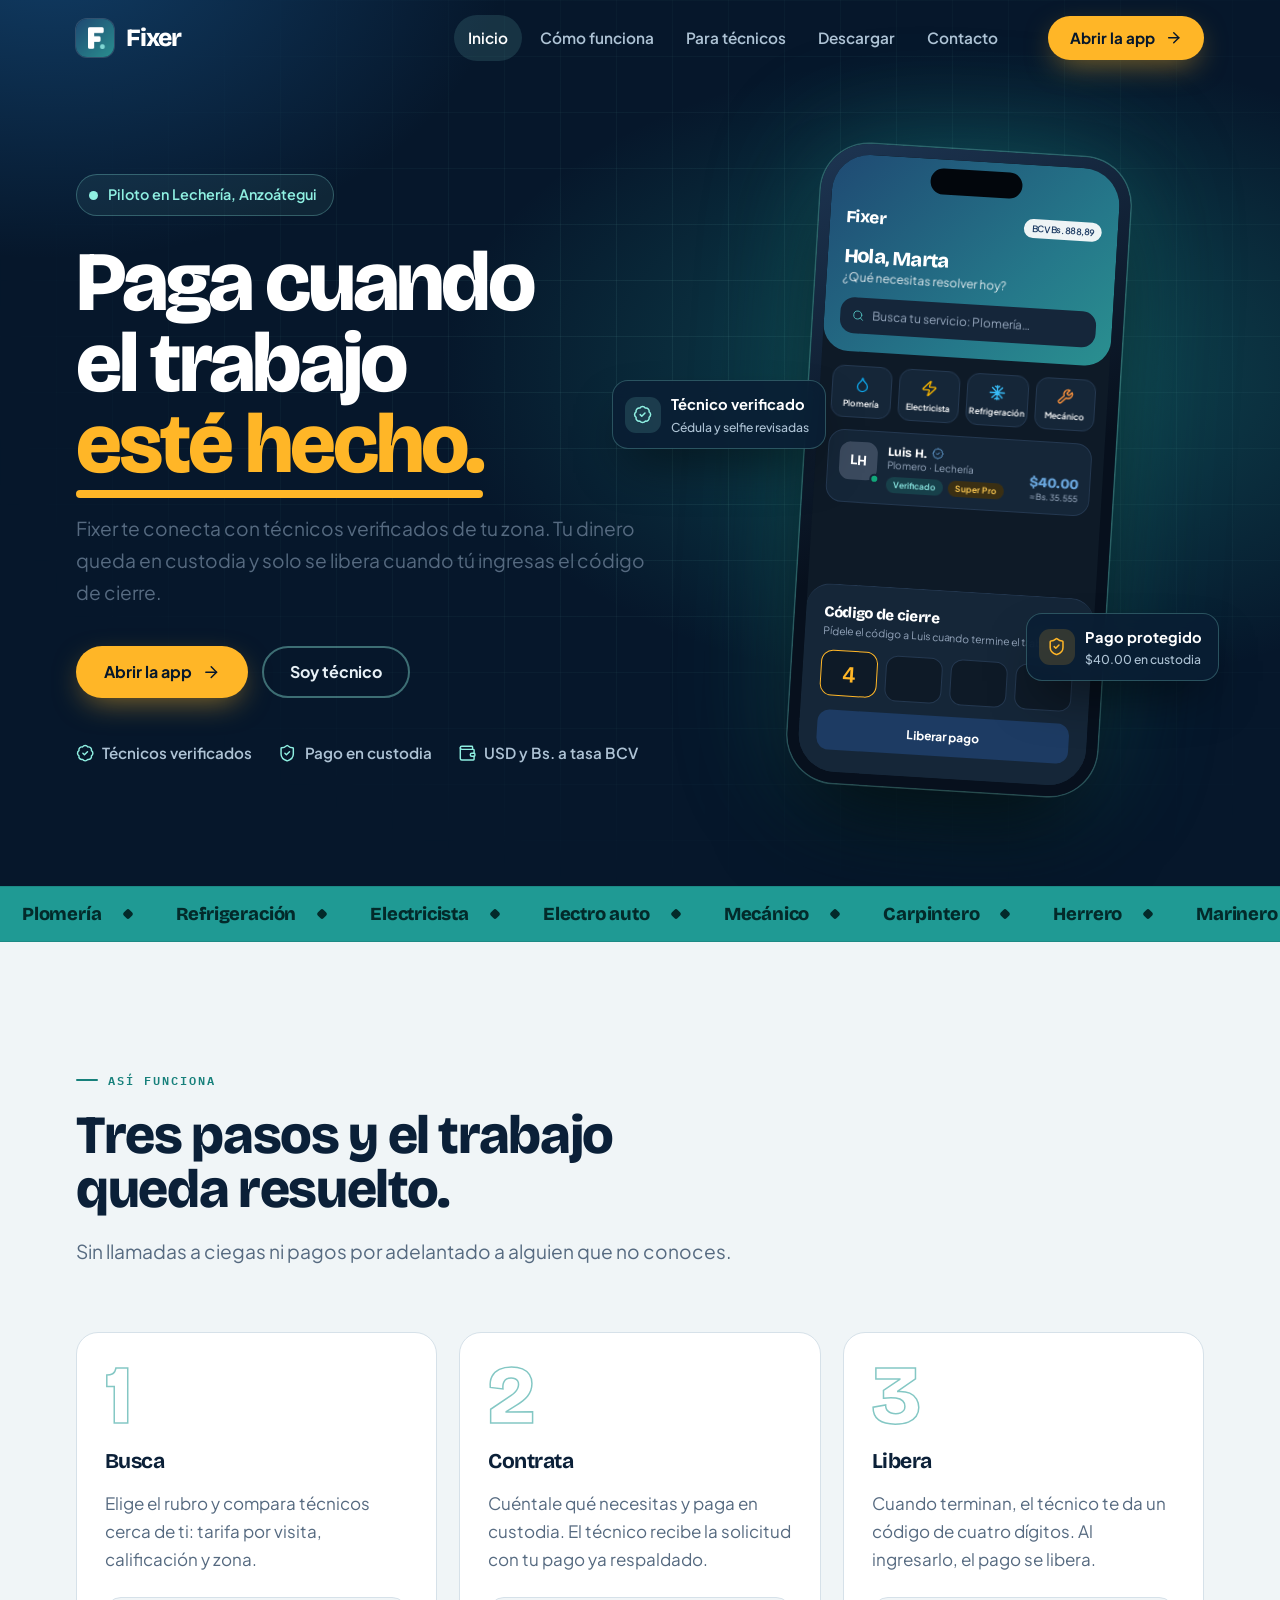
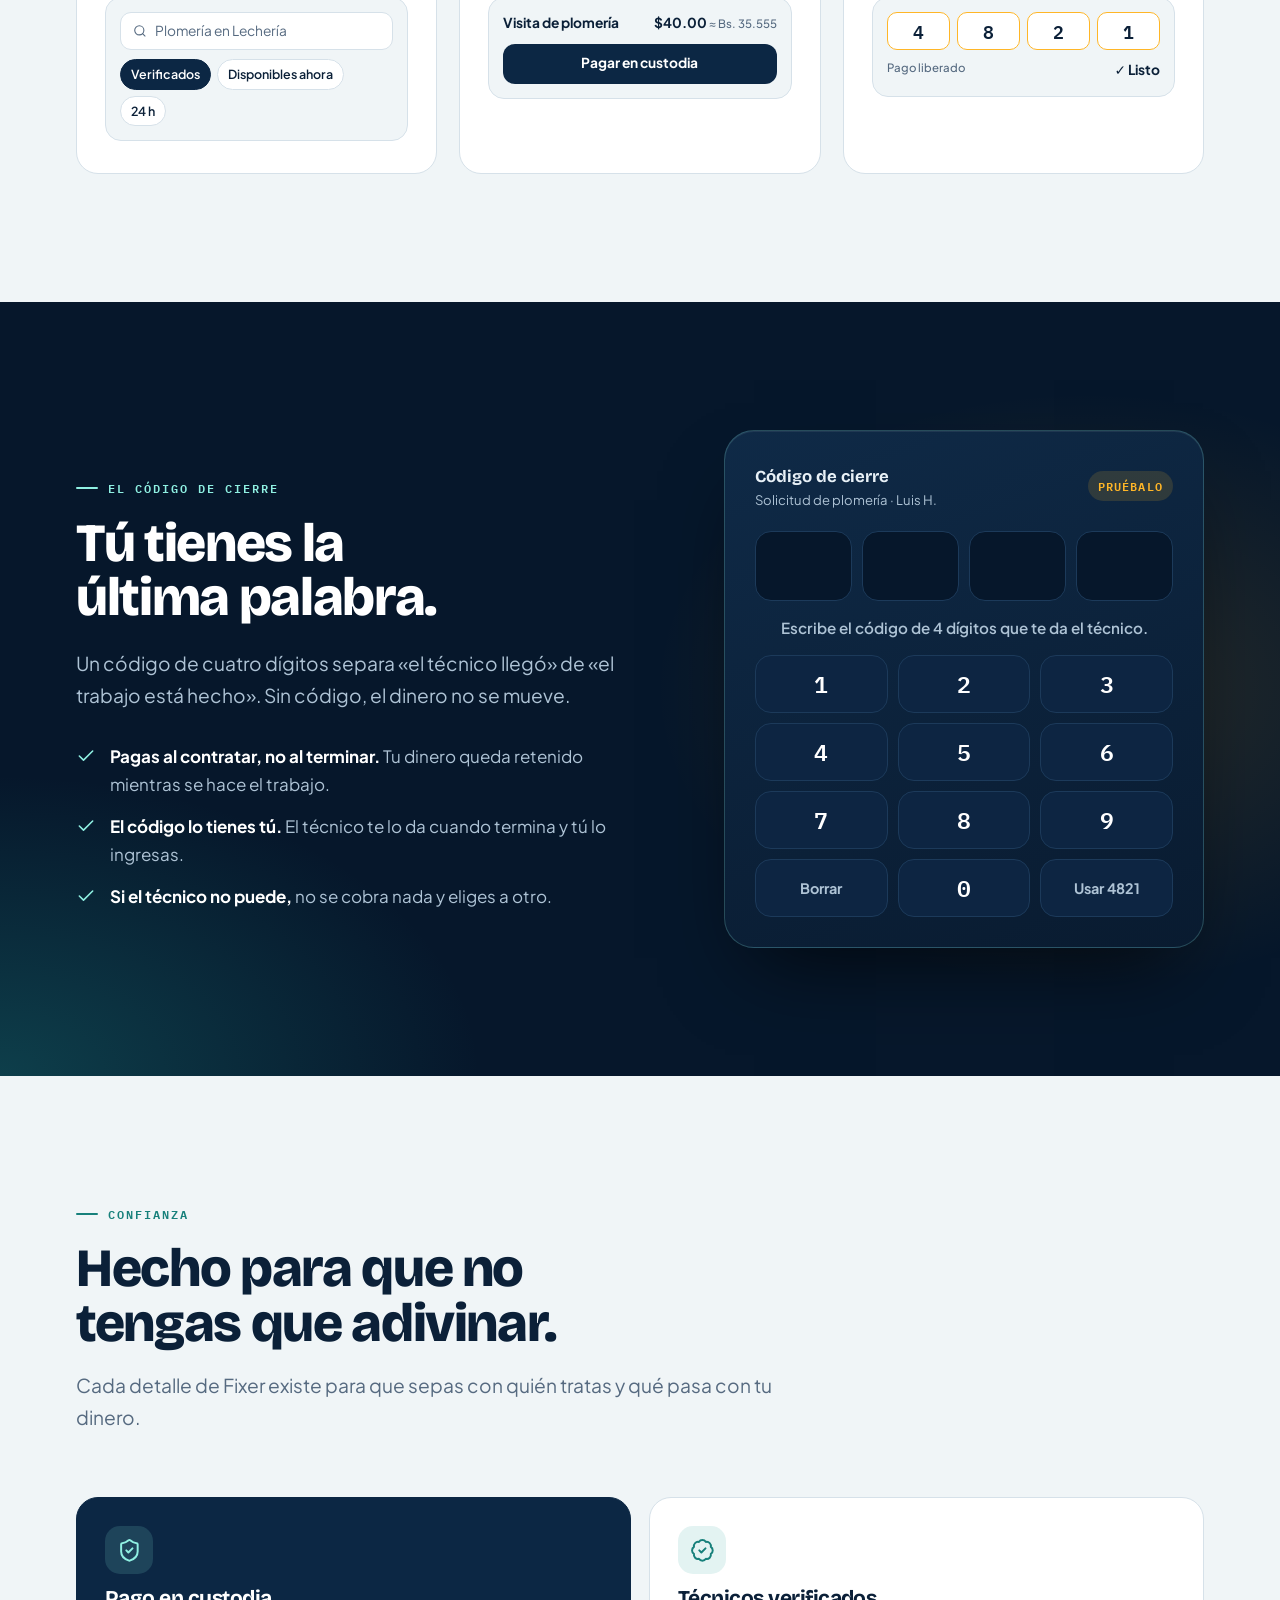
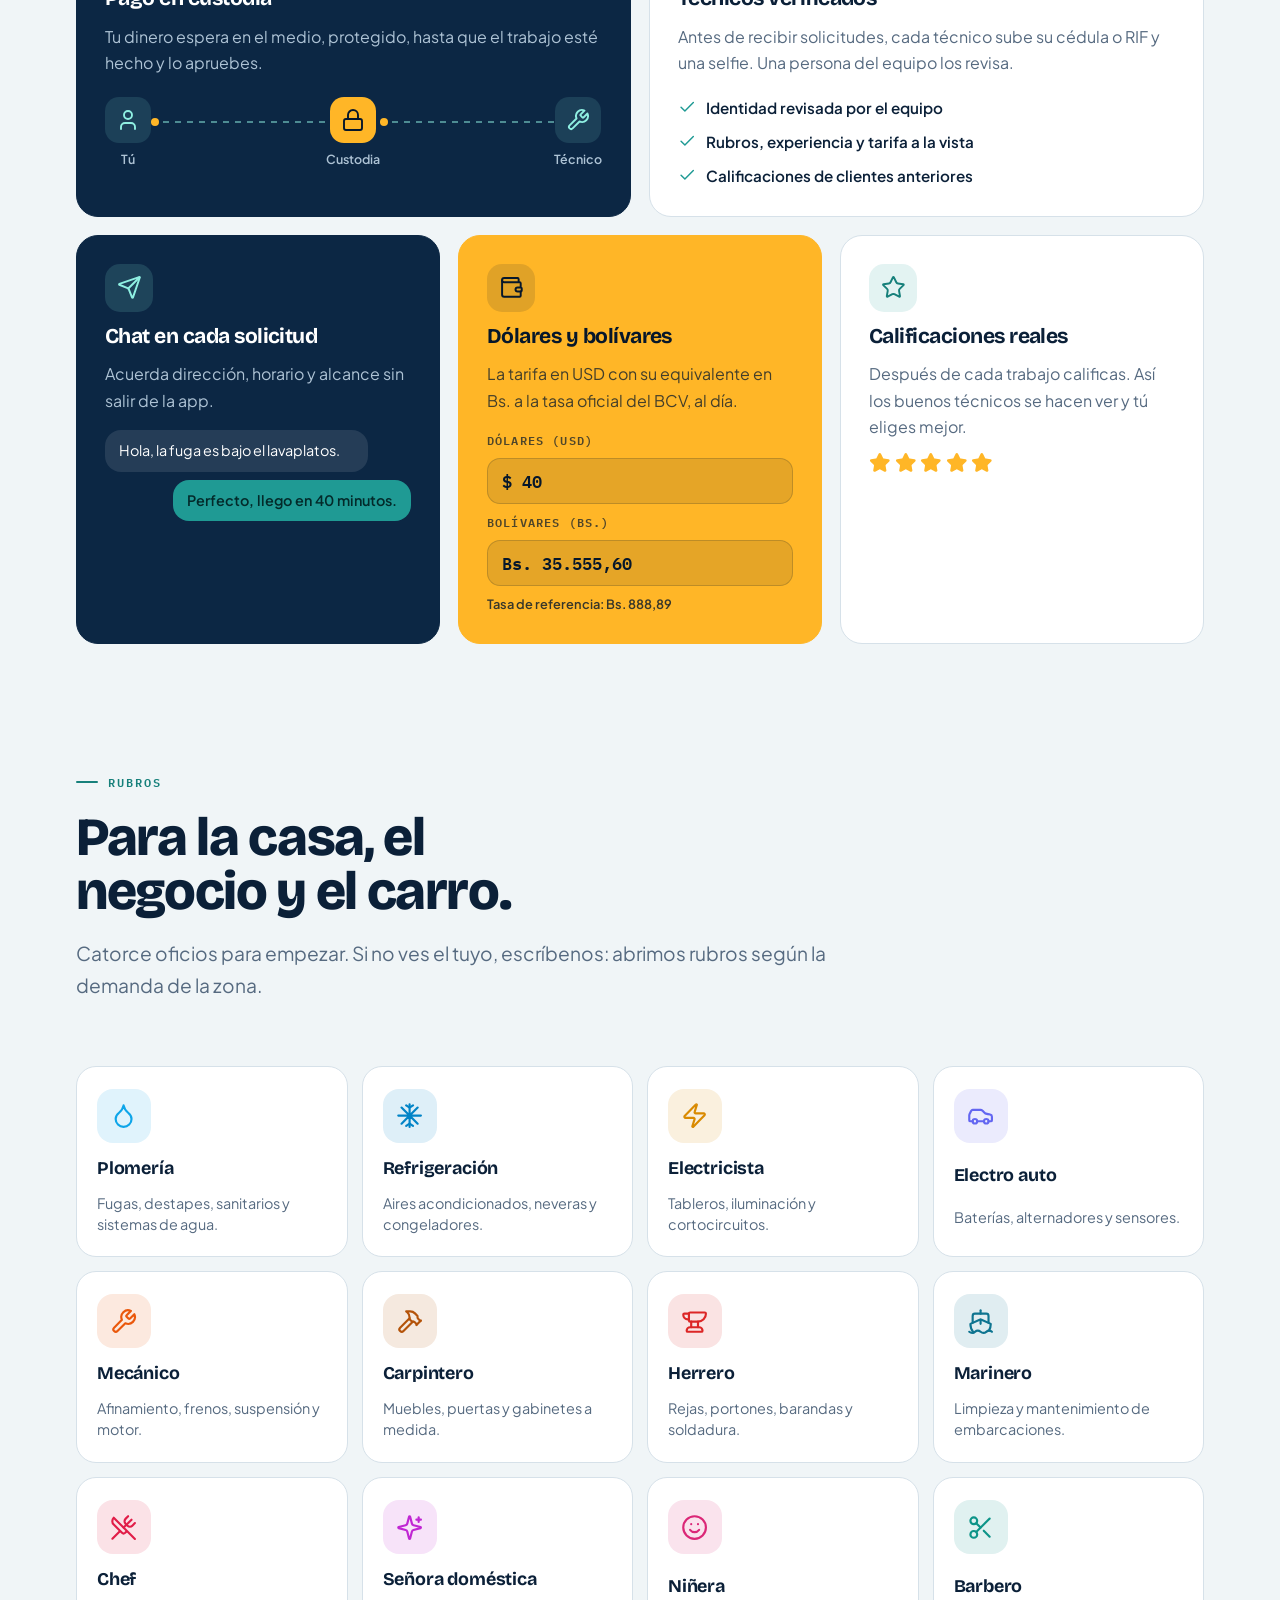
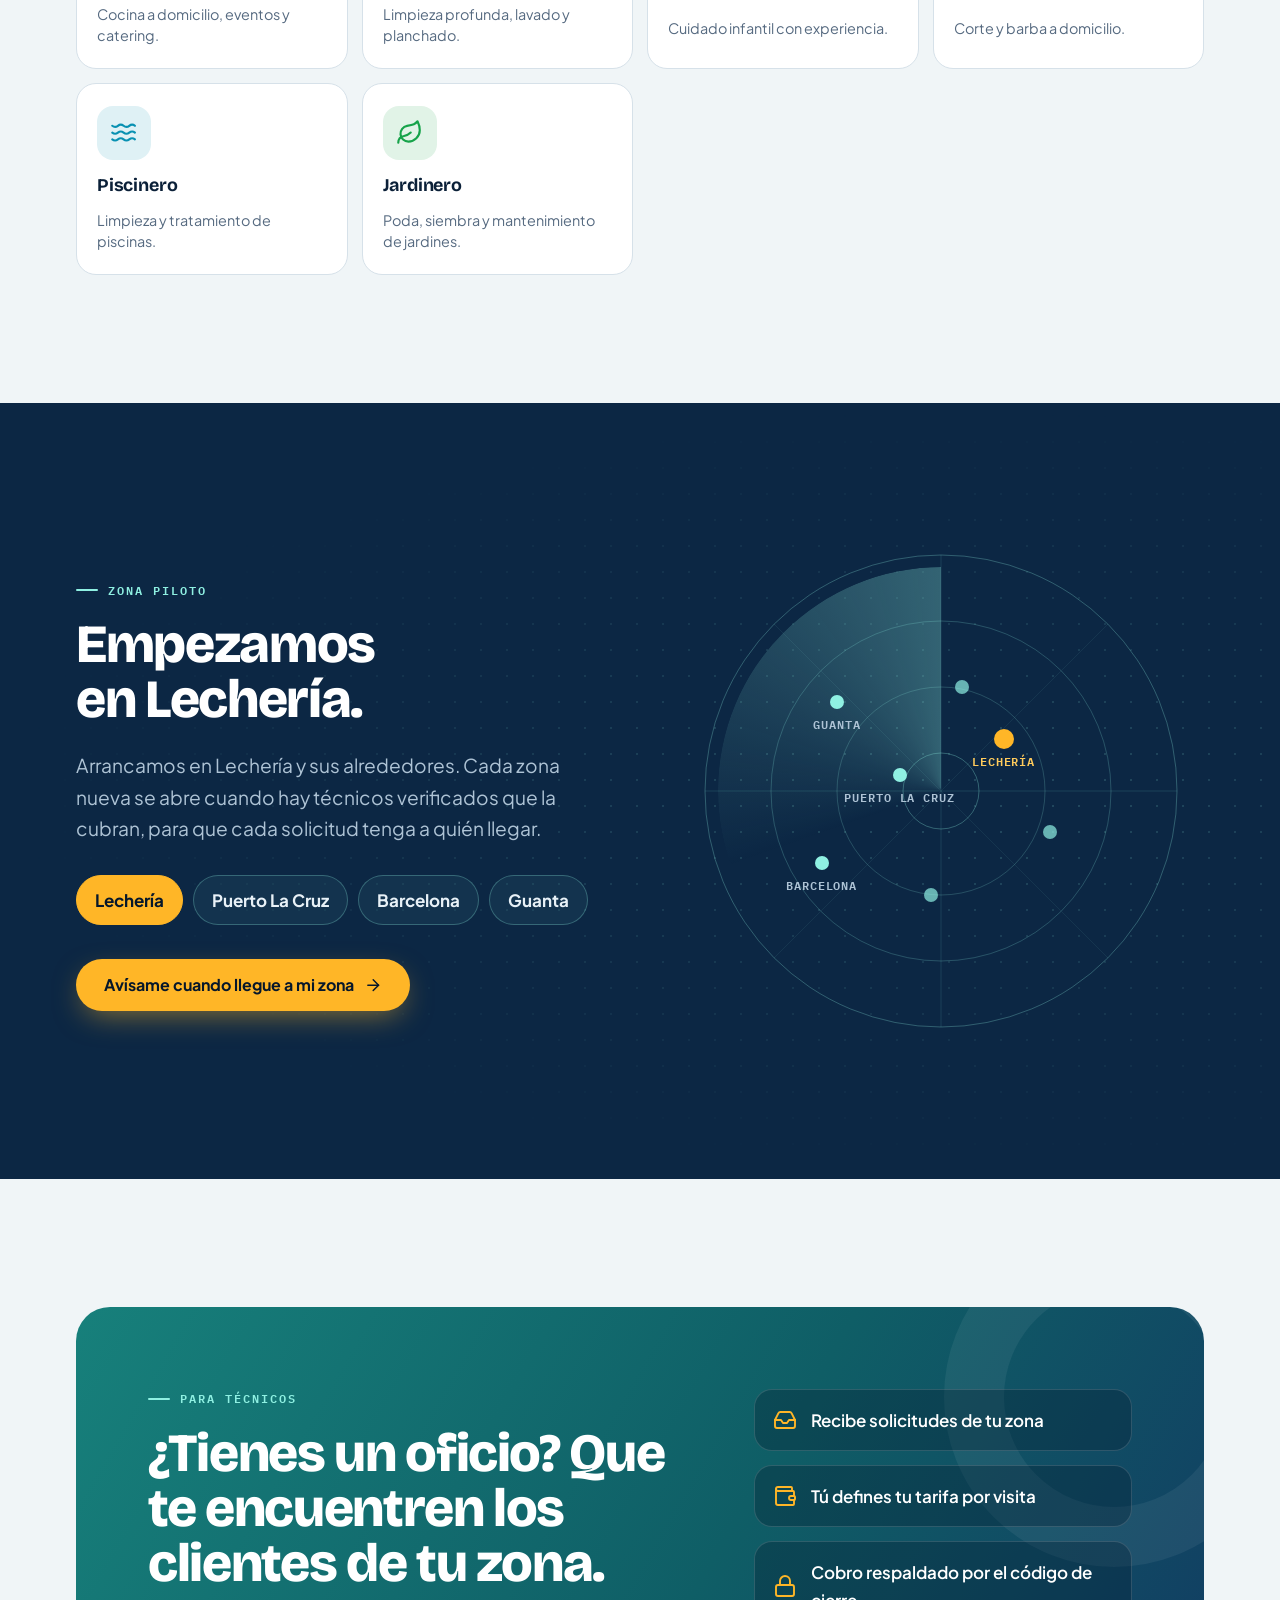
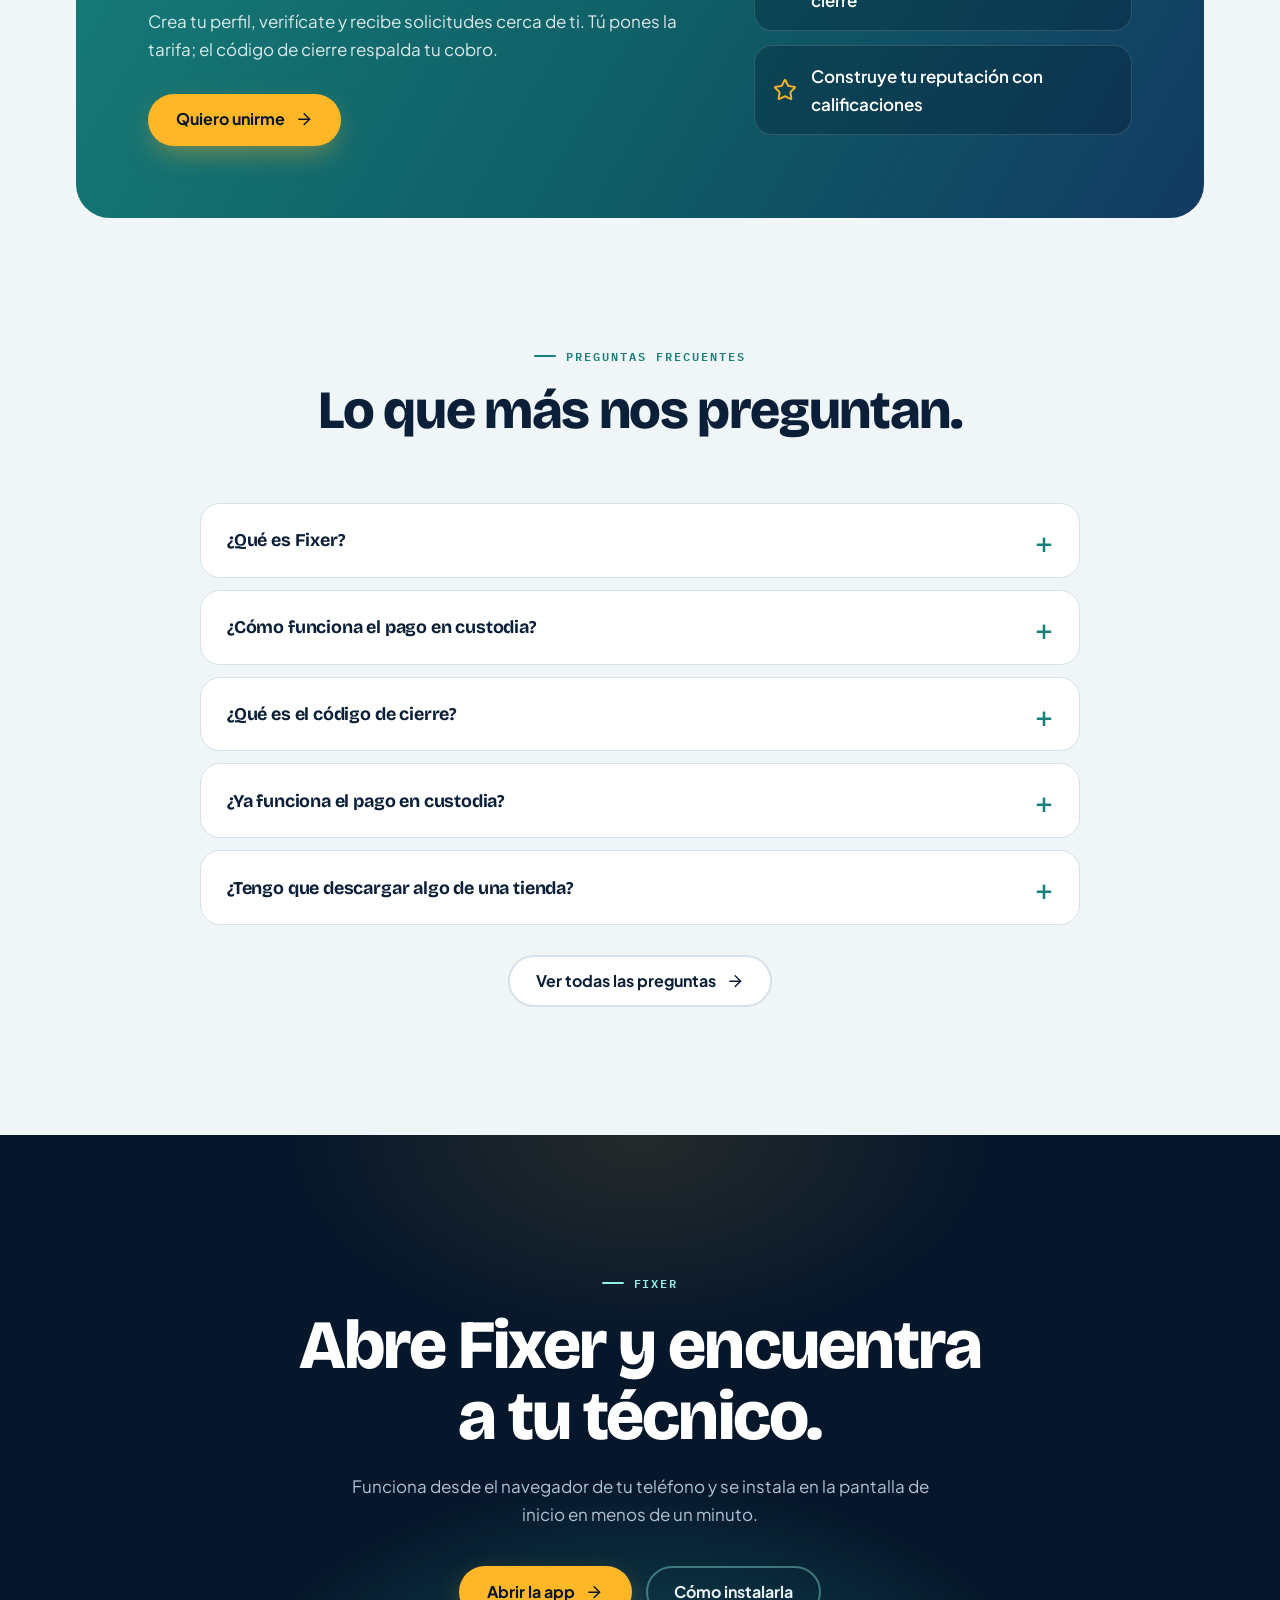
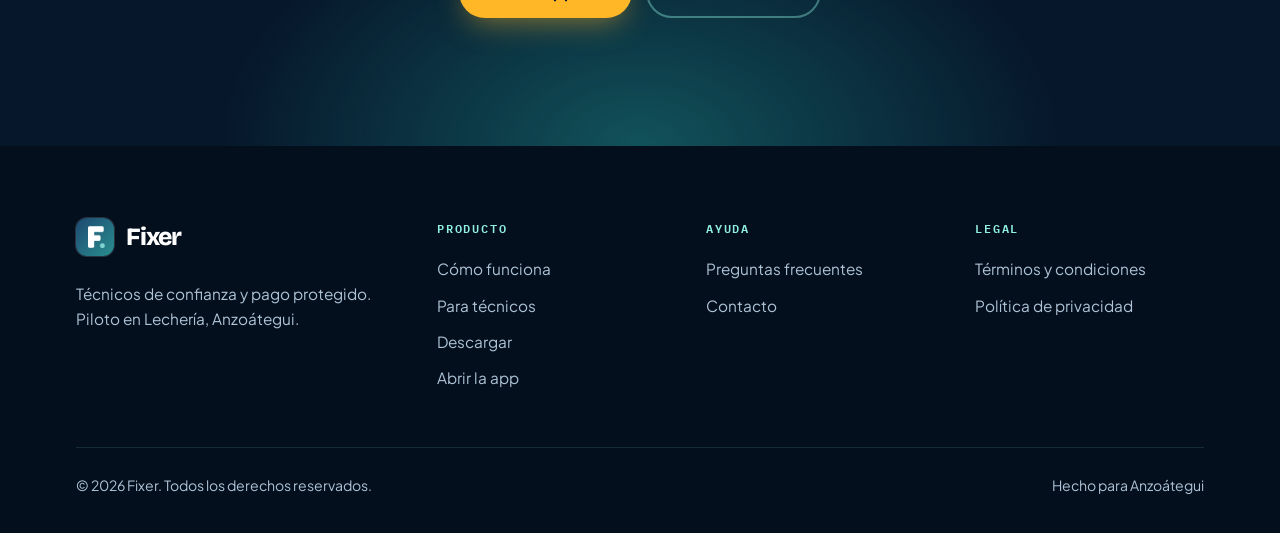
==== sitio/index.html @ 1bb6405d "Sitio web de presentación (inicio, cómo funciona, técnicos, descargar, contacto, legal) y mensajes d" ====
<!doctype html>
<html lang="es">
<head>
<meta charset="utf-8">
<meta name="viewport" content="width=device-width,initial-scale=1,viewport-fit=cover">
<title>Fixer · Técnicos de confianza con pago protegido en Lechería</title>
<meta name="description" content="Encuentra técnicos verificados cerca de ti. Tu pago queda en custodia y solo se libera cuando ingresas el código de cierre. Piloto en Lechería, Anzoátegui.">
<meta name="theme-color" content="#06172b">
<meta property="og:type" content="website">
<meta property="og:site_name" content="Fixer">
<meta property="og:title" content="Fixer · Técnicos de confianza con pago protegido en Lechería">
<meta property="og:description" content="Encuentra técnicos verificados cerca de ti. Tu pago queda en custodia y solo se libera cuando ingresas el código de cierre. Piloto en Lechería, Anzoátegui.">
<meta property="og:locale" content="es_VE">
<link rel="icon" type="image/png" href="../icon-192.png">
<link rel="apple-touch-icon" href="../icon-180.png">
<link rel="preconnect" href="https://fonts.googleapis.com">
<link rel="preconnect" href="https://fonts.gstatic.com" crossorigin>
<link rel="stylesheet" href="https://fonts.googleapis.com/css2?family=Bricolage+Grotesque:opsz,wght@12..96,500..800&family=IBM+Plex+Mono:wght@500;600&family=Plus+Jakarta+Sans:wght@400;500;600;700&display=swap">
<link rel="stylesheet" href="assets/site.css">
<script>document.documentElement.classList.add('js')</script>

</head>
<body>
<a class="skip" href="#main">Saltar al contenido</a>
<header class="site-header">
  <div class="wrap nav">
    <a class="brand" href="index.html" aria-label="Fixer, ir al inicio"><img class="brand-mark" src="../icon-192.png" alt="" width="38" height="38"><span class="brand-word">Fixer</span></a>
    <nav class="nav-links" aria-label="Principal"><a href="index.html" aria-current="page">Inicio</a><a href="como-funciona.html">Cómo funciona</a><a href="tecnicos.html">Para técnicos</a><a href="descargar.html">Descargar</a><a href="contacto.html">Contacto</a></nav>
    <a class="btn btn-amber btn-sm nav-cta" href="../">Abrir la app <svg class="i go" viewBox="0 0 24 24" aria-hidden="true"><path d="M5 12h14"/><path d="m12 5 7 7-7 7"/></svg></a>
    <button class="menu-btn" aria-label="Abrir el menú" aria-expanded="false"><svg class="i " viewBox="0 0 24 24" aria-hidden="true"><path d="M4 7h16M4 12h16M4 17h16"/></svg></button>
  </div>
</header>
<div class="drawer" role="dialog" aria-label="Menú">
  <div class="drawer-top"><a class="brand" href="index.html"><img class="brand-mark" src="../icon-192.png" alt="" width="38" height="38"><span class="brand-word">Fixer</span></a><button class="menu-btn drawer-close" style="display:grid;margin-left:0" aria-label="Cerrar el menú"><svg class="i " viewBox="0 0 24 24" aria-hidden="true"><path d="M18 6 6 18"/><path d="m6 6 12 12"/></svg></button></div>
  <a class="dl" href="index.html" aria-current="page">Inicio<svg class="i " viewBox="0 0 24 24" aria-hidden="true"><path d="M5 12h14"/><path d="m12 5 7 7-7 7"/></svg></a><a class="dl" href="como-funciona.html">Cómo funciona<svg class="i " viewBox="0 0 24 24" aria-hidden="true"><path d="M5 12h14"/><path d="m12 5 7 7-7 7"/></svg></a><a class="dl" href="tecnicos.html">Para técnicos<svg class="i " viewBox="0 0 24 24" aria-hidden="true"><path d="M5 12h14"/><path d="m12 5 7 7-7 7"/></svg></a><a class="dl" href="descargar.html">Descargar<svg class="i " viewBox="0 0 24 24" aria-hidden="true"><path d="M5 12h14"/><path d="m12 5 7 7-7 7"/></svg></a><a class="dl" href="contacto.html">Contacto<svg class="i " viewBox="0 0 24 24" aria-hidden="true"><path d="M5 12h14"/><path d="m12 5 7 7-7 7"/></svg></a>
  <a class="btn btn-amber" href="../">Abrir la app <svg class="i go" viewBox="0 0 24 24" aria-hidden="true"><path d="M5 12h14"/><path d="m12 5 7 7-7 7"/></svg></a>
</div>
<main id="main">

<section class="hero">
  <div class="wrap hero-grid">
    <div>
      <span class="badge-live"><i></i>Piloto en Lechería, Anzoátegui</span>
      <h1>Paga cuando el trabajo <em>esté hecho.</em></h1>
      <p class="lead">Fixer te conecta con técnicos verificados de tu zona. Tu dinero queda en custodia y solo se libera cuando tú ingresas el código de cierre.</p>
      <div class="hero-cta">
        <a class="btn btn-amber" href="../">Abrir la app <svg class="i go" viewBox="0 0 24 24" aria-hidden="true"><path d="M5 12h14"/><path d="m12 5 7 7-7 7"/></svg></a>
        <a class="btn btn-ghost" href="tecnicos.html">Soy técnico</a>
      </div>
      <div class="hero-proof">
        <span><svg class="i " viewBox="0 0 24 24" aria-hidden="true"><path d="M3.85 8.62a4 4 0 0 1 4.78-4.77 4 4 0 0 1 6.74 0 4 4 0 0 1 4.78 4.78 4 4 0 0 1 0 6.74 4 4 0 0 1-4.77 4.78 4 4 0 0 1-6.75 0 4 4 0 0 1-4.78-4.77 4 4 0 0 1 0-6.76Z"/><path d="m9 12 2 2 4-4"/></svg>Técnicos verificados</span>
        <span><svg class="i " viewBox="0 0 24 24" aria-hidden="true"><path d="M20 13c0 5-3.5 7.5-7.66 8.95a1 1 0 0 1-.67-.01C7.5 20.5 4 18 4 13V6a1 1 0 0 1 1-1c2 0 4.5-1.2 6.24-2.72a1.17 1.17 0 0 1 1.52 0C14.51 3.81 17 5 19 5a1 1 0 0 1 1 1z"/><path d="m9 12 2 2 4-4"/></svg>Pago en custodia</span>
        <span><svg class="i " viewBox="0 0 24 24" aria-hidden="true"><path d="M19 7V4a1 1 0 0 0-1-1H5a2 2 0 0 0 0 4h15a1 1 0 0 1 1 1v4h-3a2 2 0 0 0 0 4h3a1 1 0 0 0 1-1v-2a1 1 0 0 0-1-1"/><path d="M3 5v14a2 2 0 0 0 2 2h15a1 1 0 0 0 1-1v-4"/></svg>USD y Bs. a tasa BCV</span>
      </div>
    </div>
    
<div class="phone-stage">
  <div class="chip-float chip-a"><span class="ico"><svg class="i " viewBox="0 0 24 24" aria-hidden="true"><path d="M3.85 8.62a4 4 0 0 1 4.78-4.77 4 4 0 0 1 6.74 0 4 4 0 0 1 4.78 4.78 4 4 0 0 1 0 6.74 4 4 0 0 1-4.77 4.78 4 4 0 0 1-6.75 0 4 4 0 0 1-4.78-4.77 4 4 0 0 1 0-6.76Z"/><path d="m9 12 2 2 4-4"/></svg></span><div>Técnico verificado<small>Cédula y selfie revisadas</small></div></div>
  <div class="phone" aria-hidden="true">
    <div class="screen" data-demo>
      <div class="scr-head">
        <div class="scr-top"><span>Fixer</span><span class="scr-pill" data-bcv>BCV Bs. 888,89</span></div>
        <div class="scr-hi">Hola, Marta</div>
        <div class="scr-sub">¿Qué necesitas resolver hoy?</div>
        <div class="scr-search"><svg class="i " viewBox="0 0 24 24" aria-hidden="true"><circle cx="11" cy="11" r="8"/><path d="m21 21-4.3-4.3"/></svg> Busca tu servicio: Plomería…</div>
      </div>
      <div class="scr-rubros">
        <div><span style="color:#0ea5e9"><svg class="i " viewBox="0 0 24 24" aria-hidden="true"><path d="M12 22a7 7 0 0 0 7-7c0-2-1-3.9-3-5.5s-3.5-4-4-6.5c-.5 2.5-2 4.9-4 6.5C6 11.1 5 13 5 15a7 7 0 0 0 7 7z"/></svg></span>Plomería</div>
        <div><span style="color:#f5b301"><svg class="i " viewBox="0 0 24 24" aria-hidden="true"><path d="M4 14a1 1 0 0 1-.78-1.63l9.9-10.2a.5.5 0 0 1 .86.46l-1.92 6.02A1 1 0 0 0 13 10h7a1 1 0 0 1 .78 1.63l-9.9 10.2a.5.5 0 0 1-.86-.46l1.92-6.02A1 1 0 0 0 11 14z"/></svg></span>Electricista</div>
        <div><span style="color:#38bdf8"><svg class="i " viewBox="0 0 24 24" aria-hidden="true"><path d="M12 2v20M2 12h20M4.9 4.9l14.2 14.2M19.1 4.9 4.9 19.1"/><path d="m9 3 3 2 3-2M9 21l3-2 3 2"/></svg></span>Refrigeración</div>
        <div><span style="color:#fb923c"><svg class="i " viewBox="0 0 24 24" aria-hidden="true"><path d="M14.7 6.3a1 1 0 0 0 0 1.4l1.6 1.6a1 1 0 0 0 1.4 0l3.77-3.77a6 6 0 0 1-7.94 7.94l-6.91 6.91a2.12 2.12 0 0 1-3-3l6.91-6.91a6 6 0 0 1 7.94-7.94z"/></svg></span>Mecánico</div>
      </div>
      <div class="scr-card">
        <div class="scr-av">LH</div>
        <div><b>Luis H. <svg class="i " viewBox="0 0 24 24" aria-hidden="true"><path d="M3.85 8.62a4 4 0 0 1 4.78-4.77 4 4 0 0 1 6.74 0 4 4 0 0 1 4.78 4.78 4 4 0 0 1 0 6.74 4 4 0 0 1-4.77 4.78 4 4 0 0 1-6.75 0 4 4 0 0 1-4.78-4.77 4 4 0 0 1 0-6.76Z"/><path d="m9 12 2 2 4-4"/></svg></b><small>Plomero · Lechería</small><div class="tags"><span>Verificado</span><span class="pro">Super Pro</span></div></div>
        <div class="price">$40.00<small data-bs-of="40">≈ Bs. 35.556</small></div>
      </div>
      <div class="scr-nav"><span class="on"><svg class="i " viewBox="0 0 24 24" aria-hidden="true"><path d="m3 9 9-7 9 7v11a2 2 0 0 1-2 2H5a2 2 0 0 1-2-2z"/><path d="M9 22V12h6v10"/></svg></span><span><svg class="i " viewBox="0 0 24 24" aria-hidden="true"><path d="M14.7 6.3a1 1 0 0 0 0 1.4l1.6 1.6a1 1 0 0 0 1.4 0l3.77-3.77a6 6 0 0 1-7.94 7.94l-6.91 6.91a2.12 2.12 0 0 1-3-3l6.91-6.91a6 6 0 0 1 7.94-7.94z"/></svg></span><span><svg class="i " viewBox="0 0 24 24" aria-hidden="true"><polyline points="22 12 16 12 14 15 10 15 8 12 2 12"/><path d="M5.45 5.11 2 12v6a2 2 0 0 0 2 2h16a2 2 0 0 0 2-2v-6l-3.45-6.89A2 2 0 0 0 16.76 4H7.24a2 2 0 0 0-1.79 1.11z"/></svg></span><span><svg class="i " viewBox="0 0 24 24" aria-hidden="true"><path d="M3 14h3a2 2 0 0 1 2 2v3a2 2 0 0 1-2 2H5a2 2 0 0 1-2-2v-7a9 9 0 0 1 18 0v7a2 2 0 0 1-2 2h-1a2 2 0 0 1-2-2v-3a2 2 0 0 1 2-2h3"/></svg></span><span><svg class="i " viewBox="0 0 24 24" aria-hidden="true"><path d="M19 21v-2a4 4 0 0 0-4-4H9a4 4 0 0 0-4 4v2"/><circle cx="12" cy="7" r="4"/></svg></span></div>
      <div class="sheet-demo">
        <h4>Código de cierre</h4>
        <p>Pídele el código a Luis cuando termine el trabajo.</p>
        <div class="code-boxes"><i></i><i></i><i></i><i></i></div>
        <div class="release">Liberar pago</div>
      </div>
    </div>
  </div>
  <div class="chip-float chip-b amber"><span class="ico"><svg class="i " viewBox="0 0 24 24" aria-hidden="true"><path d="M20 13c0 5-3.5 7.5-7.66 8.95a1 1 0 0 1-.67-.01C7.5 20.5 4 18 4 13V6a1 1 0 0 1 1-1c2 0 4.5-1.2 6.24-2.72a1.17 1.17 0 0 1 1.52 0C14.51 3.81 17 5 19 5a1 1 0 0 1 1 1z"/><path d="m9 12 2 2 4-4"/></svg></span><div>Pago protegido<small>$40.00 en custodia</small></div></div>
</div>
  </div>
</section>

<div class="ticker" aria-label="Rubros disponibles"><div class="ticker-track">
  <span>Plomería</span><span>Refrigeración</span><span>Electricista</span><span>Electro auto</span><span>Mecánico</span><span>Carpintero</span><span>Herrero</span><span>Marinero</span><span>Chef</span><span>Señora doméstica</span><span>Niñera</span><span>Barbero</span><span>Piscinero</span><span>Jardinero</span><span>Plomería</span><span>Refrigeración</span><span>Electricista</span><span>Electro auto</span><span>Mecánico</span><span>Carpintero</span><span>Herrero</span><span>Marinero</span><span>Chef</span><span>Señora doméstica</span><span>Niñera</span><span>Barbero</span><span>Piscinero</span><span>Jardinero</span>
</div></div>

<section class="section" id="como">
  <div class="wrap">
    <div class="sec-head reveal"><span class="eyebrow">Así funciona</span><h2>Tres pasos y el trabajo queda resuelto.</h2><p class="lead">Sin llamadas a ciegas ni pagos por adelantado a alguien que no conoces.</p></div>
    <div class="steps">
      <article class="step reveal">
        <div class="step-n">1</div><h3>Busca</h3><p>Elige el rubro y compara técnicos cerca de ti: tarifa por visita, calificación y zona.</p>
        <div class="mini"><div class="row"><div class="bar"><svg class="i " viewBox="0 0 24 24" aria-hidden="true"><circle cx="11" cy="11" r="8"/><path d="m21 21-4.3-4.3"/></svg> Plomería en Lechería</div></div><div class="chips"><span class="on">Verificados</span><span>Disponibles ahora</span><span>24 h</span></div></div>
      </article>
      <article class="step reveal" style="--d:.1s">
        <div class="step-n">2</div><h3>Contrata</h3><p>Cuéntale qué necesitas y paga en custodia. El técnico recibe la solicitud con tu pago ya respaldado.</p>
        <div class="mini"><div class="amt"><span>Visita de plomería</span><span>$40.00 <small data-bs-of="40">≈ Bs. 35.556</small></span></div><div class="pay">Pagar en custodia</div></div>
      </article>
      <article class="step reveal" style="--d:.2s">
        <div class="step-n">3</div><h3>Libera</h3><p>Cuando terminan, el técnico te da un código de cuatro dígitos. Al ingresarlo, el pago se libera.</p>
        <div class="mini"><div class="pins"><i>4</i><i>8</i><i>2</i><i>1</i></div><div class="amt"><small>Pago liberado</small><span>✓ Listo</span></div></div>
      </article>
    </div>
  </div>
</section>

<section class="section code-section dark" id="codigo">
  <div class="wrap code-grid">
    <div class="reveal">
      <span class="eyebrow">El código de cierre</span>
      <h2 style="margin-top:18px">Tú tienes la última palabra.</h2>
      <p class="lead" style="margin-top:22px">Un código de cuatro dígitos separa «el técnico llegó» de «el trabajo está hecho». Sin código, el dinero no se mueve.</p>
      <ul class="checks">
        <li><svg class="i " viewBox="0 0 24 24" aria-hidden="true"><path d="M20 6 9 17l-5-5"/></svg><span><b>Pagas al contratar, no al terminar.</b> Tu dinero queda retenido mientras se hace el trabajo.</span></li>
        <li><svg class="i " viewBox="0 0 24 24" aria-hidden="true"><path d="M20 6 9 17l-5-5"/></svg><span><b>El código lo tienes tú.</b> El técnico te lo da cuando termina y tú lo ingresas.</span></li>
        <li><svg class="i " viewBox="0 0 24 24" aria-hidden="true"><path d="M20 6 9 17l-5-5"/></svg><span><b>Si el técnico no puede,</b> no se cobra nada y eliges a otro.</span></li>
      </ul>
    </div>
    <div class="pad reveal" id="pad" style="--d:.12s" aria-label="Demostración del código de cierre">
      <div class="pad-head"><div><b>Código de cierre</b><small>Solicitud de plomería · Luis H.</small></div><span class="pad-tag">Pruébalo</span></div>
      <div class="pad-display"><i></i><i></i><i></i><i></i></div>
      <div class="pad-status" aria-live="polite"></div>
      <div class="keys">
        <button type="button" data-k="1" aria-label="1">1</button><button type="button" data-k="2" aria-label="2">2</button><button type="button" data-k="3" aria-label="3">3</button><button type="button" data-k="4" aria-label="4">4</button><button type="button" data-k="5" aria-label="5">5</button><button type="button" data-k="6" aria-label="6">6</button><button type="button" data-k="7" aria-label="7">7</button><button type="button" data-k="8" aria-label="8">8</button><button type="button" data-k="9" aria-label="9">9</button>
        <button type="button" class="fn" data-k="del" aria-label="Borrar">Borrar</button>
        <button type="button" data-k="0" aria-label="0">0</button>
        <button type="button" class="fn" data-k="auto" aria-label="Autocompletar">Usar 4821</button>
      </div>
      <div class="pad-ok"><div class="big"><svg class="i " viewBox="0 0 24 24" aria-hidden="true"><path d="M20 6 9 17l-5-5"/></svg></div><b>¡Pago liberado!</b><p>$40.00 enviados a Luis H. El trabajo quedó cerrado.</p><button type="button" class="btn btn-ghost btn-sm" data-again>Volver a probar</button></div>
    </div>
  </div>
</section>

<section class="section" id="confianza">
  <div class="wrap">
    <div class="sec-head reveal"><span class="eyebrow">Confianza</span><h2>Hecho para que no tengas que adivinar.</h2><p class="lead">Cada detalle de Fixer existe para que sepas con quién tratas y qué pasa con tu dinero.</p></div>
    <div class="bento">
      <div class="cell c-wide c-dark reveal">
        <span class="ico"><svg class="i " viewBox="0 0 24 24" aria-hidden="true"><path d="M20 13c0 5-3.5 7.5-7.66 8.95a1 1 0 0 1-.67-.01C7.5 20.5 4 18 4 13V6a1 1 0 0 1 1-1c2 0 4.5-1.2 6.24-2.72a1.17 1.17 0 0 1 1.52 0C14.51 3.81 17 5 19 5a1 1 0 0 1 1 1z"/><path d="m9 12 2 2 4-4"/></svg></span><h3>Pago en custodia</h3>
        <p>Tu dinero espera en el medio, protegido, hasta que el trabajo esté hecho y lo apruebes.</p>
        <div class="flow" aria-hidden="true">
          <div class="node"><svg class="i " viewBox="0 0 24 24" aria-hidden="true"><path d="M19 21v-2a4 4 0 0 0-4-4H9a4 4 0 0 0-4 4v2"/><circle cx="12" cy="7" r="4"/></svg>Tú</div><div class="line"></div>
          <div class="node mid"><svg class="i " viewBox="0 0 24 24" aria-hidden="true"><rect width="18" height="11" x="3" y="11" rx="2"/><path d="M7 11V7a5 5 0 0 1 10 0v4"/></svg>Custodia</div><div class="line b"></div>
          <div class="node"><svg class="i " viewBox="0 0 24 24" aria-hidden="true"><path d="M14.7 6.3a1 1 0 0 0 0 1.4l1.6 1.6a1 1 0 0 0 1.4 0l3.77-3.77a6 6 0 0 1-7.94 7.94l-6.91 6.91a2.12 2.12 0 0 1-3-3l6.91-6.91a6 6 0 0 1 7.94-7.94z"/></svg>Técnico</div>
        </div>
      </div>
      <div class="cell c-wide reveal" style="--d:.08s">
        <span class="ico"><svg class="i " viewBox="0 0 24 24" aria-hidden="true"><path d="M3.85 8.62a4 4 0 0 1 4.78-4.77 4 4 0 0 1 6.74 0 4 4 0 0 1 4.78 4.78 4 4 0 0 1 0 6.74 4 4 0 0 1-4.77 4.78 4 4 0 0 1-6.75 0 4 4 0 0 1-4.78-4.77 4 4 0 0 1 0-6.76Z"/><path d="m9 12 2 2 4-4"/></svg></span><h3>Técnicos verificados</h3>
        <p>Antes de recibir solicitudes, cada técnico sube su cédula o RIF y una selfie. Una persona del equipo los revisa.</p>
        <ul class="checklist"><li><svg class="i " viewBox="0 0 24 24" aria-hidden="true"><path d="M20 6 9 17l-5-5"/></svg>Identidad revisada por el equipo</li><li><svg class="i " viewBox="0 0 24 24" aria-hidden="true"><path d="M20 6 9 17l-5-5"/></svg>Rubros, experiencia y tarifa a la vista</li><li><svg class="i " viewBox="0 0 24 24" aria-hidden="true"><path d="M20 6 9 17l-5-5"/></svg>Calificaciones de clientes anteriores</li></ul>
      </div>
      <div class="cell c-third c-dark reveal">
        <span class="ico"><svg class="i " viewBox="0 0 24 24" aria-hidden="true"><path d="M14.536 21.686a.5.5 0 0 0 .937-.024l6.5-19a.496.496 0 0 0-.635-.635l-19 6.5a.5.5 0 0 0-.024.937l7.93 3.18a2 2 0 0 1 1.112 1.11z"/><path d="m21.854 2.147-10.94 10.939"/></svg></span><h3>Chat en cada solicitud</h3>
        <p>Acuerda dirección, horario y alcance sin salir de la app.</p>
        <div class="bubbles"><span>Hola, la fuga es bajo el lavaplatos.</span><span class="me">Perfecto, llego en 40 minutos.</span></div>
      </div>
      <div class="cell c-third c-amber reveal" style="--d:.08s">
        <span class="ico"><svg class="i " viewBox="0 0 24 24" aria-hidden="true"><path d="M19 7V4a1 1 0 0 0-1-1H5a2 2 0 0 0 0 4h15a1 1 0 0 1 1 1v4h-3a2 2 0 0 0 0 4h3a1 1 0 0 0 1-1v-2a1 1 0 0 0-1-1"/><path d="M3 5v14a2 2 0 0 0 2 2h15a1 1 0 0 0 1-1v-4"/></svg></span><h3>Dólares y bolívares</h3>
        <p>La tarifa en USD con su equivalente en Bs. a la tasa oficial del BCV, al día.</p>
        <div class="conv">
          <label for="cv-usd">Dólares (USD)</label><div class="field"><span>$</span><input id="cv-usd" inputmode="decimal" value="40" aria-label="Monto en dólares"></div>
          <label>Bolívares (Bs.)</label><div class="field" id="cv-bs">Bs. 0,00</div>
          <span class="rate" id="cv-rate"></span>
        </div>
      </div>
      <div class="cell c-third reveal" style="--d:.16s">
        <span class="ico"><svg class="i " viewBox="0 0 24 24" aria-hidden="true"><path d="M11.525 2.295a.53.53 0 0 1 .95 0l2.31 4.679a2.123 2.123 0 0 0 1.595 1.16l5.166.756a.53.53 0 0 1 .294.904l-3.736 3.638a2.123 2.123 0 0 0-.611 1.878l.882 5.14a.53.53 0 0 1-.771.56l-4.618-2.428a2.122 2.122 0 0 0-1.973 0L6.396 21.01a.53.53 0 0 1-.77-.56l.881-5.139a2.122 2.122 0 0 0-.611-1.879L2.16 9.795a.53.53 0 0 1 .294-.906l5.165-.755a2.122 2.122 0 0 0 1.597-1.16z"/></svg></span><h3>Calificaciones reales</h3>
        <p>Después de cada trabajo calificas. Así los buenos técnicos se hacen ver y tú eliges mejor.</p>
        <div class="stars" aria-label="Cinco estrellas"><svg class="i " viewBox="0 0 24 24" aria-hidden="true"><path d="M11.525 2.295a.53.53 0 0 1 .95 0l2.31 4.679a2.123 2.123 0 0 0 1.595 1.16l5.166.756a.53.53 0 0 1 .294.904l-3.736 3.638a2.123 2.123 0 0 0-.611 1.878l.882 5.14a.53.53 0 0 1-.771.56l-4.618-2.428a2.122 2.122 0 0 0-1.973 0L6.396 21.01a.53.53 0 0 1-.77-.56l.881-5.139a2.122 2.122 0 0 0-.611-1.879L2.16 9.795a.53.53 0 0 1 .294-.906l5.165-.755a2.122 2.122 0 0 0 1.597-1.16z"/></svg><svg class="i " viewBox="0 0 24 24" aria-hidden="true"><path d="M11.525 2.295a.53.53 0 0 1 .95 0l2.31 4.679a2.123 2.123 0 0 0 1.595 1.16l5.166.756a.53.53 0 0 1 .294.904l-3.736 3.638a2.123 2.123 0 0 0-.611 1.878l.882 5.14a.53.53 0 0 1-.771.56l-4.618-2.428a2.122 2.122 0 0 0-1.973 0L6.396 21.01a.53.53 0 0 1-.77-.56l.881-5.139a2.122 2.122 0 0 0-.611-1.879L2.16 9.795a.53.53 0 0 1 .294-.906l5.165-.755a2.122 2.122 0 0 0 1.597-1.16z"/></svg><svg class="i " viewBox="0 0 24 24" aria-hidden="true"><path d="M11.525 2.295a.53.53 0 0 1 .95 0l2.31 4.679a2.123 2.123 0 0 0 1.595 1.16l5.166.756a.53.53 0 0 1 .294.904l-3.736 3.638a2.123 2.123 0 0 0-.611 1.878l.882 5.14a.53.53 0 0 1-.771.56l-4.618-2.428a2.122 2.122 0 0 0-1.973 0L6.396 21.01a.53.53 0 0 1-.77-.56l.881-5.139a2.122 2.122 0 0 0-.611-1.879L2.16 9.795a.53.53 0 0 1 .294-.906l5.165-.755a2.122 2.122 0 0 0 1.597-1.16z"/></svg><svg class="i " viewBox="0 0 24 24" aria-hidden="true"><path d="M11.525 2.295a.53.53 0 0 1 .95 0l2.31 4.679a2.123 2.123 0 0 0 1.595 1.16l5.166.756a.53.53 0 0 1 .294.904l-3.736 3.638a2.123 2.123 0 0 0-.611 1.878l.882 5.14a.53.53 0 0 1-.771.56l-4.618-2.428a2.122 2.122 0 0 0-1.973 0L6.396 21.01a.53.53 0 0 1-.77-.56l.881-5.139a2.122 2.122 0 0 0-.611-1.879L2.16 9.795a.53.53 0 0 1 .294-.906l5.165-.755a2.122 2.122 0 0 0 1.597-1.16z"/></svg><svg class="i " viewBox="0 0 24 24" aria-hidden="true"><path d="M11.525 2.295a.53.53 0 0 1 .95 0l2.31 4.679a2.123 2.123 0 0 0 1.595 1.16l5.166.756a.53.53 0 0 1 .294.904l-3.736 3.638a2.123 2.123 0 0 0-.611 1.878l.882 5.14a.53.53 0 0 1-.771.56l-4.618-2.428a2.122 2.122 0 0 0-1.973 0L6.396 21.01a.53.53 0 0 1-.77-.56l.881-5.139a2.122 2.122 0 0 0-.611-1.879L2.16 9.795a.53.53 0 0 1 .294-.906l5.165-.755a2.122 2.122 0 0 0 1.597-1.16z"/></svg></div>
      </div>
    </div>
  </div>
</section>

<section class="section" id="rubros" style="padding-top:0">
  <div class="wrap">
    <div class="sec-head reveal"><span class="eyebrow">Rubros</span><h2>Para la casa, el negocio y el carro.</h2><p class="lead">Catorce oficios para empezar. Si no ves el tuyo, escríbenos: abrimos rubros según la demanda de la zona.</p></div>
    <div class="rubros">
      <div class="rubro reveal" style="--c:#0ea5e9;--d:0s"><span class="ico"><svg class="i " viewBox="0 0 24 24" aria-hidden="true"><path d="M12 22a7 7 0 0 0 7-7c0-2-1-3.9-3-5.5s-3.5-4-4-6.5c-.5 2.5-2 4.9-4 6.5C6 11.1 5 13 5 15a7 7 0 0 0 7 7z"/></svg></span><b>Plomería</b><span>Fugas, destapes, sanitarios y sistemas de agua.</span></div><div class="rubro reveal" style="--c:#0284c7;--d:0.05s"><span class="ico"><svg class="i " viewBox="0 0 24 24" aria-hidden="true"><path d="M12 2v20M2 12h20M4.9 4.9l14.2 14.2M19.1 4.9 4.9 19.1"/><path d="m9 3 3 2 3-2M9 21l3-2 3 2"/></svg></span><b>Refrigeración</b><span>Aires acondicionados, neveras y congeladores.</span></div><div class="rubro reveal" style="--c:#d98a00;--d:0.1s"><span class="ico"><svg class="i " viewBox="0 0 24 24" aria-hidden="true"><path d="M4 14a1 1 0 0 1-.78-1.63l9.9-10.2a.5.5 0 0 1 .86.46l-1.92 6.02A1 1 0 0 0 13 10h7a1 1 0 0 1 .78 1.63l-9.9 10.2a.5.5 0 0 1-.86-.46l1.92-6.02A1 1 0 0 0 11 14z"/></svg></span><b>Electricista</b><span>Tableros, iluminación y cortocircuitos.</span></div><div class="rubro reveal" style="--c:#6366f1;--d:0.15000000000000002s"><span class="ico"><svg class="i " viewBox="0 0 24 24" aria-hidden="true"><path d="M19 17h2c.6 0 1-.4 1-1v-3c0-.9-.7-1.7-1.5-1.9C18.7 10.6 16 10 16 10s-1.3-1.4-2.2-2.3c-.5-.4-1.1-.7-1.8-.7H5c-.6 0-1.1.4-1.4.9l-1.4 2.9A3.7 3.7 0 0 0 2 12v4c0 .6.4 1 1 1h2"/><circle cx="7" cy="17" r="2"/><path d="M9 17h6"/><circle cx="17" cy="17" r="2"/></svg></span><b>Electro auto</b><span>Baterías, alternadores y sensores.</span></div><div class="rubro reveal" style="--c:#ea580c;--d:0s"><span class="ico"><svg class="i " viewBox="0 0 24 24" aria-hidden="true"><path d="M14.7 6.3a1 1 0 0 0 0 1.4l1.6 1.6a1 1 0 0 0 1.4 0l3.77-3.77a6 6 0 0 1-7.94 7.94l-6.91 6.91a2.12 2.12 0 0 1-3-3l6.91-6.91a6 6 0 0 1 7.94-7.94z"/></svg></span><b>Mecánico</b><span>Afinamiento, frenos, suspensión y motor.</span></div><div class="rubro reveal" style="--c:#b45309;--d:0.05s"><span class="ico"><svg class="i " viewBox="0 0 24 24" aria-hidden="true"><path d="m15 12-8.373 8.373a1 1 0 1 1-3-3L12 9"/><path d="m18 15 4-4"/><path d="m21.5 11.5-1.914-1.914A2 2 0 0 1 19 8.172V7l-2.26-2.26a6 6 0 0 0-4.202-1.756L9 2.96l.92.82A6.18 6.18 0 0 1 12 8.4V10l2 2h1.172a2 2 0 0 1 1.414.586L18.5 14.5"/></svg></span><b>Carpintero</b><span>Muebles, puertas y gabinetes a medida.</span></div><div class="rubro reveal" style="--c:#dc2626;--d:0.1s"><span class="ico"><svg class="i " viewBox="0 0 24 24" aria-hidden="true"><path d="M7 10H6a4 4 0 0 1-4-4 1 1 0 0 1 1-1h4"/><path d="M7 5a1 1 0 0 1 1-1h13a1 1 0 0 1 1 1 7 7 0 0 1-7 7H8a1 1 0 0 1-1-1z"/><path d="M9 12v5"/><path d="M15 12v5"/><path d="M5 20a3 3 0 0 1 3-3h8a3 3 0 0 1 3 3 1 1 0 0 1-1 1H6a1 1 0 0 1-1-1"/></svg></span><b>Herrero</b><span>Rejas, portones, barandas y soldadura.</span></div><div class="rubro reveal" style="--c:#0e7490;--d:0.15000000000000002s"><span class="ico"><svg class="i " viewBox="0 0 24 24" aria-hidden="true"><path d="M12 10.189V14"/><path d="M12 2v3"/><path d="M19 13V7a2 2 0 0 0-2-2H7a2 2 0 0 0-2 2v6"/><path d="M19.38 20A11.6 11.6 0 0 0 21 14l-8.188-3.639a2 2 0 0 0-1.624 0L3 14a11.6 11.6 0 0 0 2.81 7.76"/><path d="M2 21c.6.5 1.2 1 2.5 1 2.5 0 2.5-2 5-2 1.3 0 1.9.5 2.5 1s1.2 1 2.5 1c2.5 0 2.5-2 5-2 1.3 0 1.9.5 2.5 1"/></svg></span><b>Marinero</b><span>Limpieza y mantenimiento de embarcaciones.</span></div><div class="rubro reveal" style="--c:#e11d48;--d:0s"><span class="ico"><svg class="i " viewBox="0 0 24 24" aria-hidden="true"><path d="m16 2-2.3 2.3a3 3 0 0 0 0 4.2l1.8 1.8a3 3 0 0 0 4.2 0L22 8"/><path d="M15 15 3.3 3.3a4.2 4.2 0 0 0 0 6l7.3 7.3c.7.7 2 .7 2.8 0L15 15Zm0 0 7 7"/><path d="m2.1 21.8 6.4-6.3"/><path d="m19 5-7 7"/></svg></span><b>Chef</b><span>Cocina a domicilio, eventos y catering.</span></div><div class="rubro reveal" style="--c:#c026d3;--d:0.05s"><span class="ico"><svg class="i " viewBox="0 0 24 24" aria-hidden="true"><path d="M9.937 15.5A2 2 0 0 0 8.5 14.063l-6.135-1.582a.5.5 0 0 1 0-.962L8.5 9.936A2 2 0 0 0 9.937 8.5l1.582-6.135a.5.5 0 0 1 .963 0L14.063 8.5A2 2 0 0 0 15.5 9.937l6.135 1.581a.5.5 0 0 1 0 .964L15.5 14.063a2 2 0 0 0-1.437 1.437l-1.582 6.135a.5.5 0 0 1-.963 0z"/><path d="M20 3v4"/><path d="M22 5h-4"/></svg></span><b>Señora doméstica</b><span>Limpieza profunda, lavado y planchado.</span></div><div class="rubro reveal" style="--c:#db2777;--d:0.1s"><span class="ico"><svg class="i " viewBox="0 0 24 24" aria-hidden="true"><circle cx="12" cy="12" r="10"/><path d="M8 14s1.5 2 4 2 4-2 4-2"/><path d="M9 9h.01M15 9h.01"/></svg></span><b>Niñera</b><span>Cuidado infantil con experiencia.</span></div><div class="rubro reveal" style="--c:#0d9488;--d:0.15000000000000002s"><span class="ico"><svg class="i " viewBox="0 0 24 24" aria-hidden="true"><circle cx="6" cy="6" r="3"/><path d="M8.12 8.12 12 12"/><path d="M20 4 8.12 15.88"/><circle cx="6" cy="18" r="3"/><path d="M14.8 14.8 20 20"/></svg></span><b>Barbero</b><span>Corte y barba a domicilio.</span></div><div class="rubro reveal" style="--c:#0891b2;--d:0s"><span class="ico"><svg class="i " viewBox="0 0 24 24" aria-hidden="true"><path d="M2 6c.6.5 1.2 1 2.5 1C7 7 7 5 9.5 5c2.6 0 2.4 2 5 2 2.5 0 2.5-2 5-2 1.3 0 1.9.5 2.5 1"/><path d="M2 12c.6.5 1.2 1 2.5 1 2.5 0 2.5-2 5-2 2.6 0 2.4 2 5 2 2.5 0 2.5-2 5-2 1.3 0 1.9.5 2.5 1"/><path d="M2 18c.6.5 1.2 1 2.5 1 2.5 0 2.5-2 5-2 2.6 0 2.4 2 5 2 2.5 0 2.5-2 5-2 1.3 0 1.9.5 2.5 1"/></svg></span><b>Piscinero</b><span>Limpieza y tratamiento de piscinas.</span></div><div class="rubro reveal" style="--c:#16a34a;--d:0.05s"><span class="ico"><svg class="i " viewBox="0 0 24 24" aria-hidden="true"><path d="M11 20A7 7 0 0 1 9.8 6.1C15.5 5 17 4.48 19 2c1 2 2 4.18 2 8 0 5.5-4.78 10-10 10Z"/><path d="M2 21c0-3 1.85-5.36 5.08-6C9.5 14.52 12 13 13 12"/></svg></span><b>Jardinero</b><span>Poda, siembra y mantenimiento de jardines.</span></div>
    </div>
  </div>
</section>

<section class="section zone dark" id="zona">
  <div class="wrap zone-grid">
    <div class="reveal">
      <span class="eyebrow">Zona piloto</span>
      <h2 style="margin-top:18px">Empezamos en Lechería.</h2>
      <p class="lead" style="margin-top:22px">Arrancamos en Lechería y sus alrededores. Cada zona nueva se abre cuando hay técnicos verificados que la cubran, para que cada solicitud tenga a quién llegar.</p>
      <div class="towns"><span class="main">Lechería</span><span>Puerto La Cruz</span><span>Barcelona</span><span>Guanta</span></div>
      <div class="hero-cta" style="margin-top:34px"><a class="btn btn-amber" href="contacto.html">Avísame cuando llegue a mi zona <svg class="i go" viewBox="0 0 24 24" aria-hidden="true"><path d="M5 12h14"/><path d="m12 5 7 7-7 7"/></svg></a></div>
    </div>
    <div class="radar reveal" style="--d:.1s" aria-hidden="true">
      <svg viewBox="0 0 520 520" fill="none">
        <g stroke="#8ff0e2" stroke-opacity=".28"><circle cx="260" cy="260" r="236"/><circle cx="260" cy="260" r="170" stroke-opacity=".22"/><circle cx="260" cy="260" r="104" stroke-opacity=".2"/><circle cx="260" cy="260" r="38" stroke-opacity=".3"/><path d="M260 24v472M24 260h472" stroke-opacity=".12"/><path d="M93 93l334 334M427 93 93 427" stroke-opacity=".07"/></g>
      </svg>
      <div class="sweep"></div>
      <span class="dot amber" style="left:62%;top:40%"></span><span class="dot-label" style="left:62%;top:40%;color:#ffcb5c">Lechería</span>
      <span class="dot" style="left:42%;top:47%;animation-delay:-.6s"></span><span class="dot-label" style="left:42%;top:47%">Puerto La Cruz</span>
      <span class="dot" style="left:30%;top:33%;animation-delay:-1.4s"></span><span class="dot-label" style="left:30%;top:33%">Guanta</span>
      <span class="dot" style="left:27%;top:64%;animation-delay:-2.1s"></span><span class="dot-label" style="left:27%;top:64%">Barcelona</span>
      <span class="dot" style="left:71%;top:58%;animation-delay:-.9s;opacity:.7"></span>
      <span class="dot" style="left:54%;top:30%;animation-delay:-1.8s;opacity:.7"></span>
      <span class="dot" style="left:48%;top:70%;animation-delay:-2.6s;opacity:.7"></span>
    </div>
  </div>
</section>

<section class="section" id="tecnicos">
  <div class="wrap">
    <div class="band reveal">
      <div>
        <span class="eyebrow" style="color:var(--mint)">Para técnicos</span>
        <h2 style="margin-top:18px">¿Tienes un oficio? Que te encuentren los clientes de tu zona.</h2>
        <p>Crea tu perfil, verifícate y recibe solicitudes cerca de ti. Tú pones la tarifa; el código de cierre respalda tu cobro.</p>
        <div class="hero-cta"><a class="btn btn-amber" href="tecnicos.html">Quiero unirme <svg class="i go" viewBox="0 0 24 24" aria-hidden="true"><path d="M5 12h14"/><path d="m12 5 7 7-7 7"/></svg></a></div>
      </div>
      <ul class="band-list">
        <li><svg class="i " viewBox="0 0 24 24" aria-hidden="true"><polyline points="22 12 16 12 14 15 10 15 8 12 2 12"/><path d="M5.45 5.11 2 12v6a2 2 0 0 0 2 2h16a2 2 0 0 0 2-2v-6l-3.45-6.89A2 2 0 0 0 16.76 4H7.24a2 2 0 0 0-1.79 1.11z"/></svg>Recibe solicitudes de tu zona</li>
        <li><svg class="i " viewBox="0 0 24 24" aria-hidden="true"><path d="M19 7V4a1 1 0 0 0-1-1H5a2 2 0 0 0 0 4h15a1 1 0 0 1 1 1v4h-3a2 2 0 0 0 0 4h3a1 1 0 0 0 1-1v-2a1 1 0 0 0-1-1"/><path d="M3 5v14a2 2 0 0 0 2 2h15a1 1 0 0 0 1-1v-4"/></svg>Tú defines tu tarifa por visita</li>
        <li><svg class="i " viewBox="0 0 24 24" aria-hidden="true"><rect width="18" height="11" x="3" y="11" rx="2"/><path d="M7 11V7a5 5 0 0 1 10 0v4"/></svg>Cobro respaldado por el código de cierre</li>
        <li><svg class="i " viewBox="0 0 24 24" aria-hidden="true"><path d="M11.525 2.295a.53.53 0 0 1 .95 0l2.31 4.679a2.123 2.123 0 0 0 1.595 1.16l5.166.756a.53.53 0 0 1 .294.904l-3.736 3.638a2.123 2.123 0 0 0-.611 1.878l.882 5.14a.53.53 0 0 1-.771.56l-4.618-2.428a2.122 2.122 0 0 0-1.973 0L6.396 21.01a.53.53 0 0 1-.77-.56l.881-5.139a2.122 2.122 0 0 0-.611-1.879L2.16 9.795a.53.53 0 0 1 .294-.906l5.165-.755a2.122 2.122 0 0 0 1.597-1.16z"/></svg>Construye tu reputación con calificaciones</li>
      </ul>
    </div>
  </div>
</section>

<section class="section" id="faq-corto" style="padding-top:0">
  <div class="wrap">
    <div class="sec-head center reveal"><span class="eyebrow">Preguntas frecuentes</span><h2>Lo que más nos preguntan.</h2></div>
    <div class="faq reveal"><details><summary>¿Qué es Fixer?</summary><div class="ans"><p>Fixer es una plataforma que conecta a personas que necesitan un servicio con técnicos y profesionales independientes de su zona: plomeros, electricistas, mecánicos, carpinteros y más.</p><p>Cada técnico pasa por una verificación de identidad y el pago queda en custodia hasta que el trabajo esté hecho.</p></div></details><details><summary>¿Cómo funciona el pago en custodia?</summary><div class="ans"><p>Al contratar, tu pago queda retenido. El técnico trabaja con la tranquilidad de que el pago existe, y tú tienes la seguridad de que no se libera hasta que lo apruebes con el código de cierre.</p></div></details><details><summary>¿Qué es el código de cierre?</summary><div class="ans"><p>Es un código de cuatro dígitos que el técnico te da cuando termina el trabajo. Al ingresarlo en la app, confirmas que todo está en orden y el pago se libera. Sin ese código, el dinero no se mueve.</p></div></details><details><summary>¿Ya funciona el pago en custodia?</summary><div class="ans"><p>Estamos en fase piloto y el cobro se habilita por etapas. La app te avisa cuando una función de pago esté disponible en tu zona, y los métodos aceptados se anunciarán en ese momento.</p></div></details><details><summary>¿Tengo que descargar algo de una tienda?</summary><div class="ans"><p>No. Fixer funciona desde el navegador de tu teléfono y puedes instalarla en la pantalla de inicio en menos de un minuto. <a href="descargar.html">Mira cómo.</a></p></div></details></div>
    <p style="text-align:center;margin-top:30px"><a class="btn btn-line" href="como-funciona.html#faq">Ver todas las preguntas <svg class="i go" viewBox="0 0 24 24" aria-hidden="true"><path d="M5 12h14"/><path d="m12 5 7 7-7 7"/></svg></a></p>
  </div>
</section>


<section class="section cta dark">
  <div class="wrap">
    <span class="eyebrow">Fixer</span>
    <h2 style="margin-top:18px">Abre Fixer y encuentra a tu técnico.</h2>
    <p>Funciona desde el navegador de tu teléfono y se instala en la pantalla de inicio en menos de un minuto.</p>
    <div class="hero-cta"><a class="btn btn-amber" href="../">Abrir la app <svg class="i go" viewBox="0 0 24 24" aria-hidden="true"><path d="M5 12h14"/><path d="m12 5 7 7-7 7"/></svg></a><a class="btn btn-ghost" href="descargar.html">Cómo instalarla</a></div>
  </div>
</section>

</main>
<footer class="site-footer">
  <div class="wrap">
    <div class="foot-grid">
      <div class="foot-brand">
        <a class="brand" href="index.html"><img class="brand-mark" src="../icon-192.png" alt="" width="38" height="38"><span class="brand-word">Fixer</span></a>
        <p>Técnicos de confianza y pago protegido. Piloto en Lechería, Anzoátegui.</p>
      </div>
      <div><h4>Producto</h4><ul><li><a href="como-funciona.html">Cómo funciona</a></li><li><a href="tecnicos.html">Para técnicos</a></li><li><a href="descargar.html">Descargar</a></li><li><a href="../">Abrir la app</a></li></ul></div>
      <div><h4>Ayuda</h4><ul><li><a href="como-funciona.html#faq">Preguntas frecuentes</a></li><li><a href="contacto.html">Contacto</a></li></ul></div>
      <div><h4>Legal</h4><ul><li><a href="legal.html#terms">Términos y condiciones</a></li><li><a href="legal.html#priv">Política de privacidad</a></li></ul></div>
    </div>
    <div class="foot-bottom"><span>© <span id="year">2026</span> Fixer. Todos los derechos reservados.</span><span>Hecho para Anzoátegui</span></div>
  </div>
</footer>

<script src="assets/site.js"></script>
</body>
</html>
---- sitio/assets/site.css ----
/* ============================================================
   Fixer · sitio web
   Idea: taller de precisión. Plano técnico azul marino, verde
   azulado de la marca y un ámbar de señal para lo que importa
   (el botón principal y el código de cierre).
   ============================================================ */
:root {
  --ink: #06172b;
  --navy: #0c2744;
  --navy-2: #123a62;
  --teal: #1f9a94;
  --teal-2: #17807b;
  --mint: #8ff0e2;
  --amber: #ffb627;
  --amber-2: #ffcb5c;
  --paper: #f0f5f7;
  --white: #ffffff;
  --text: #0b2038;
  --muted: #566a80;
  --line: #d6e1e9;
  --on-dark: #e8f1f7;
  --on-dark-muted: #aec3d5;
  --radius: 22px;
  --f-display: "Bricolage Grotesque", "Plus Jakarta Sans", system-ui, sans-serif;
  --f-body: "Plus Jakarta Sans", system-ui, -apple-system, "Segoe UI", sans-serif;
  --f-mono: "IBM Plex Mono", ui-monospace, "SF Mono", Menlo, monospace;
  --gutter: clamp(20px, 5vw, 56px);
  --section: clamp(72px, 10vw, 132px);
}
*, *::before, *::after { box-sizing: border-box; }
html { scroll-behavior: smooth; -webkit-text-size-adjust: 100%; }
body { margin: 0; background: var(--paper); color: var(--text); font-family: var(--f-body); font-size: 1.0625rem; line-height: 1.65; -webkit-font-smoothing: antialiased; text-rendering: optimizeLegibility; }
img, svg { max-width: 100%; display: block; }
a { color: inherit; }
button, input, select, textarea { font: inherit; color: inherit; }
h1, h2, h3, h4, p, ul, ol, figure { margin: 0; }
ul, ol { padding: 0; list-style: none; }
:focus-visible { outline: 3px solid var(--amber); outline-offset: 3px; border-radius: 6px; }
.sr-only { position: absolute; width: 1px; height: 1px; overflow: hidden; clip: rect(0 0 0 0); white-space: nowrap; }
.skip { position: absolute; left: 12px; top: -60px; background: var(--amber); color: var(--ink); padding: 10px 16px; border-radius: 10px; font-weight: 700; z-index: 100; transition: top .2s; }
.skip:focus { top: 12px; }
svg.i { width: 1em; height: 1em; fill: none; stroke: currentColor; stroke-width: 1.9; stroke-linecap: round; stroke-linejoin: round; flex: none; }

.wrap { width: 100%; max-width: 1240px; margin-inline: auto; padding-inline: var(--gutter); }
.section { padding-block: var(--section); position: relative; }
.eyebrow { font-family: var(--f-mono); font-weight: 600; font-size: .78rem; letter-spacing: .16em; text-transform: uppercase; color: var(--teal-2); display: inline-flex; align-items: center; gap: 10px; }
.eyebrow::before { content: ""; width: 22px; height: 2px; background: currentColor; border-radius: 2px; }
.dark .eyebrow { color: var(--mint); }
h1, h2, h3 { font-family: var(--f-display); letter-spacing: -.025em; text-wrap: balance; }
h2 { font-size: clamp(2rem, 4.2vw, 3.5rem); line-height: 1.02; font-weight: 800; }
h3 { font-size: 1.32rem; line-height: 1.2; font-weight: 700; }
.lead { font-size: clamp(1.1rem, 1.5vw, 1.3rem); color: var(--muted); max-width: 58ch; }
.dark .lead { color: var(--on-dark-muted); }
.sec-head { display: grid; gap: 18px; margin-bottom: clamp(36px, 5vw, 64px); max-width: 760px; }
.sec-head.center { margin-inline: auto; text-align: center; justify-items: center; }
.dark { background: var(--ink); color: var(--on-dark); }

/* ---------- Botones ---------- */
.btn { display: inline-flex; align-items: center; justify-content: center; gap: 10px; min-height: 52px; padding: 0 26px; border-radius: 999px; font-weight: 700; font-size: 1rem; text-decoration: none; border: 2px solid transparent; cursor: pointer; transition: transform .18s cubic-bezier(.2, .8, .2, 1), box-shadow .2s, background .2s, color .2s; white-space: nowrap; }
.btn:active { transform: scale(.97); }
.btn svg { font-size: 1.15em; transition: transform .2s; }
.btn:hover svg.go { transform: translateX(4px); }
.btn-amber { background: var(--amber); color: var(--ink); box-shadow: 0 10px 30px -8px rgba(255, 182, 39, .55); }
.btn-amber:hover { background: var(--amber-2); transform: translateY(-2px); box-shadow: 0 16px 36px -8px rgba(255, 182, 39, .65); }
.btn-ghost { border-color: rgba(143, 240, 226, .4); color: var(--on-dark); }
.btn-ghost:hover { background: rgba(143, 240, 226, .12); border-color: var(--mint); }
.btn-navy { background: var(--navy); color: #fff; }
.btn-navy:hover { background: var(--navy-2); transform: translateY(-2px); }
.btn-line { border-color: var(--line); background: #fff; color: var(--text); }
.btn-line:hover { border-color: var(--teal); color: var(--teal-2); }
.btn-sm { min-height: 44px; padding: 0 20px; font-size: .95rem; }

/* ---------- Cabecera ---------- */
.site-header { position: fixed; inset: 0 0 auto 0; z-index: 50; transition: background .3s, backdrop-filter .3s, box-shadow .3s; }
.site-header.solid { background: rgba(6, 23, 43, .82); backdrop-filter: blur(16px) saturate(1.3); -webkit-backdrop-filter: blur(16px) saturate(1.3); box-shadow: 0 1px 0 rgba(143, 240, 226, .12); }
.nav { height: 76px; display: flex; align-items: center; gap: 28px; }
.brand { display: inline-flex; align-items: center; gap: 12px; text-decoration: none; color: #fff; }
.brand-mark { width: 38px; height: 38px; border-radius: 11px; display: block; box-shadow: 0 0 0 1px rgba(255, 255, 255, .15); }
.brand-word { font-family: var(--f-display); font-weight: 800; font-size: 1.55rem; letter-spacing: -.04em; line-height: 1; }
.nav-links { display: flex; gap: 4px; margin-left: auto; align-items: center; }
.nav-links a { color: var(--on-dark-muted); text-decoration: none; font-weight: 600; font-size: .96rem; padding: 10px 14px; border-radius: 999px; transition: color .2s, background .2s; }
.nav-links a:hover { color: #fff; background: rgba(255, 255, 255, .07); }
.nav-links a[aria-current="page"] { color: #fff; background: rgba(143, 240, 226, .13); }
.nav-cta { margin-left: 8px; }
.menu-btn { display: none; margin-left: auto; width: 48px; height: 48px; border-radius: 14px; border: 1px solid rgba(143, 240, 226, .3); background: rgba(255, 255, 255, .05); color: #fff; font-size: 1.5rem; place-items: center; cursor: pointer; }
.drawer { position: fixed; inset: 0; z-index: 60; background: var(--ink); padding: 22px var(--gutter) 40px; display: flex; flex-direction: column; gap: 8px; transform: translateY(-102%); visibility: hidden; transition: transform .45s cubic-bezier(.2, .8, .2, 1), visibility 0s .45s; overflow-y: auto; }
.drawer.open { transform: none; visibility: visible; transition: transform .45s cubic-bezier(.2, .8, .2, 1); }
.drawer-top { display: flex; justify-content: space-between; align-items: center; height: 54px; margin-bottom: 18px; }
.drawer a.dl { font-family: var(--f-display); font-weight: 800; font-size: 2.2rem; letter-spacing: -.03em; color: #fff; text-decoration: none; padding: 10px 0; border-bottom: 1px solid rgba(143, 240, 226, .14); display: flex; justify-content: space-between; align-items: center; }
.drawer a.dl[aria-current="page"] { color: var(--mint); }
.drawer .btn { margin-top: 24px; width: 100%; }

/* ---------- Hero ---------- */
.hero { position: relative; background:
  radial-gradient(900px 520px at 78% 42%, rgba(31, 154, 148, .38), transparent 62%),
  radial-gradient(760px 520px at 4% -6%, rgba(24, 86, 140, .6), transparent 60%), var(--ink);
  color: var(--on-dark); padding: 150px 0 96px; overflow: hidden; isolation: isolate; }
.hero::before { content: ""; position: absolute; inset: 0; z-index: -1; background-image: linear-gradient(rgba(143, 240, 226, .07) 1px, transparent 1px), linear-gradient(90deg, rgba(143, 240, 226, .07) 1px, transparent 1px); background-size: 56px 56px; -webkit-mask-image: radial-gradient(ellipse at 62% 42%, #000 18%, transparent 74%); mask-image: radial-gradient(ellipse at 62% 42%, #000 18%, transparent 74%); }
.hero-grid { display: grid; grid-template-columns: minmax(0, 1.08fr) minmax(0, .92fr); gap: clamp(32px, 5vw, 72px); align-items: center; }
.badge-live { display: inline-flex; align-items: center; gap: 10px; padding: 8px 16px 8px 12px; border: 1px solid rgba(143, 240, 226, .28); border-radius: 999px; background: rgba(143, 240, 226, .07); font-size: .9rem; font-weight: 600; color: var(--mint); margin-bottom: 26px; }
.badge-live i { width: 9px; height: 9px; border-radius: 50%; background: var(--mint); box-shadow: 0 0 0 0 rgba(143, 240, 226, .7); animation: ping 2.2s infinite; }
@keyframes ping { 70% { box-shadow: 0 0 0 11px rgba(143, 240, 226, 0); } 100% { box-shadow: 0 0 0 0 rgba(143, 240, 226, 0); } }
.hero h1 { font-size: clamp(2.7rem, 6.6vw, 5.5rem); line-height: .96; font-weight: 800; color: #fff; letter-spacing: -.035em; }
.hero h1 em { font-style: normal; color: var(--amber); position: relative; white-space: nowrap; }
.hero h1 em::after { content: ""; position: absolute; left: 0; right: 0; bottom: -.04em; height: .1em; background: var(--amber); border-radius: 4px; transform-origin: left; animation: draw 1.1s .6s cubic-bezier(.2, .8, .2, 1) both; }
@keyframes draw { from { transform: scaleX(0); } }
.hero .lead { margin-top: 28px; max-width: 52ch; }
.hero-cta { display: flex; flex-wrap: wrap; gap: 14px; margin-top: 38px; }
.hero-proof { display: flex; flex-wrap: wrap; gap: 10px 26px; margin-top: 42px; color: var(--on-dark-muted); font-size: .95rem; font-weight: 600; }
.hero-proof span { display: inline-flex; align-items: center; gap: 8px; }
.hero-proof svg { color: var(--mint); font-size: 1.15rem; }

/* ---------- Teléfono ---------- */
.phone-stage { position: relative; display: grid; place-items: center; min-height: 600px; }
.phone { position: relative; width: min(310px, 78vw); aspect-ratio: 310 / 640; border-radius: 48px; padding: 11px; background: linear-gradient(150deg, #1d3552, #07101d 55%); box-shadow: 0 0 0 1.5px rgba(143, 240, 226, .25), 0 50px 90px -20px rgba(0, 0, 0, .75), 0 0 120px -10px rgba(31, 154, 148, .45); transform: rotate(3.5deg); animation: bob 7s ease-in-out infinite; }
@keyframes bob { 50% { transform: rotate(3.5deg) translateY(-12px); } }
.phone::before { content: ""; position: absolute; top: 20px; left: 50%; width: 92px; height: 26px; border-radius: 20px; background: #02060c; transform: translateX(-50%); z-index: 5; }
.screen { position: relative; width: 100%; height: 100%; border-radius: 38px; overflow: hidden; background: #0e1a27; color: #fff; font-size: 12px; line-height: 1.35; }
.scr-head { padding: 52px 16px 18px; background: linear-gradient(135deg, #1f4a73, #25788a 65%, #2a9090); border-radius: 0 0 26px 26px; }
.scr-top { display: flex; justify-content: space-between; align-items: center; font-weight: 800; font-family: var(--f-display); font-size: 17px; letter-spacing: -.03em; }
.scr-pill { font: 600 9px var(--f-body); background: rgba(255, 255, 255, .92); color: #1d3b63; padding: 4px 8px; border-radius: 99px; white-space: nowrap; }
.scr-hi { margin-top: 14px; font: 800 20px var(--f-display); letter-spacing: -.03em; }
.scr-sub { opacity: .85; margin-top: 2px; }
.scr-search { margin-top: 12px; background: #15263a; border-radius: 14px; padding: 10px 12px; color: #93a4ba; display: flex; align-items: center; gap: 8px; }
.scr-search svg { color: #4fb8b8; }
.scr-rubros { display: grid; grid-template-columns: repeat(4, 1fr); gap: 7px; padding: 14px 12px 0; }
.scr-rubros div { background: #152638; border: 1px solid #243850; border-radius: 12px; padding: 9px 2px 7px; text-align: center; font-size: 8.5px; font-weight: 600; display: grid; justify-items: center; gap: 5px; }
.scr-rubros svg { font-size: 17px; }
.scr-card { margin: 12px 12px 0; background: #152638; border: 1px solid #243850; border-radius: 16px; padding: 11px; display: flex; gap: 10px; }
.scr-av { width: 38px; height: 38px; border-radius: 11px; background: #3b4a5e; display: grid; place-items: center; font-weight: 800; font-size: 13px; flex: none; position: relative; }
.scr-av::after { content: ""; position: absolute; right: -3px; bottom: -3px; width: 10px; height: 10px; border-radius: 50%; background: #12a77a; border: 2px solid #152638; }
.scr-card b { font: 700 12.5px var(--f-display); display: flex; align-items: center; gap: 5px; }
.scr-card b svg { color: #6aa7de; font-size: 12px; }
.scr-card small { display: block; color: #93a4ba; font-size: 10px; }
.scr-card .tags { display: flex; gap: 5px; margin-top: 5px; }
.scr-card .tags span { font-size: 8.5px; font-weight: 700; padding: 2px 7px; border-radius: 99px; background: #17404a; color: #7fd6d3; }
.scr-card .tags span.pro { background: #3a2f13; color: #f2c14e; }
.scr-card .price { margin-left: auto; text-align: right; font: 800 14px var(--f-display); color: #6aa7de; align-self: flex-end; }
.scr-card .price small { font: 500 8.5px var(--f-body); }
.scr-nav { position: absolute; left: 0; right: 0; bottom: 0; height: 52px; background: #152638; border-top: 1px solid #243850; display: flex; justify-content: space-around; align-items: center; color: #93a4ba; font-size: 15px; }
.scr-nav .on { color: #6aa7de; }
.sheet-demo { position: absolute; inset: auto 0 0 0; background: #152638; border-radius: 24px 24px 0 0; padding: 18px 18px 22px; transform: translateY(104%); transition: transform .7s cubic-bezier(.2, .8, .2, 1); border-top: 1px solid #243850; z-index: 4; }
.screen.show-sheet .sheet-demo { transform: none; }
.sheet-demo h4 { font: 800 15px var(--f-display); letter-spacing: -.02em; }
.sheet-demo p { color: #93a4ba; font-size: 10.5px; margin-top: 3px; }
.code-boxes { display: flex; gap: 8px; margin: 14px 0 12px; }
.code-boxes i { flex: 1; height: 46px; border-radius: 12px; background: #0e1a27; border: 1px solid #243850; display: grid; place-items: center; font: 600 22px var(--f-mono); font-style: normal; color: var(--amber); transition: border-color .2s, transform .2s; }
.code-boxes i.fill { border-color: var(--amber); transform: translateY(-2px); }
.release { height: 40px; border-radius: 12px; display: grid; place-items: center; font: 700 12px var(--f-body); background: #1d3b63; color: #fff; transition: background .3s; }
.screen.done .release { background: #12a77a; }
.chip-float { position: absolute; z-index: 6; display: flex; align-items: center; gap: 10px; padding: 11px 16px 11px 12px; border-radius: 16px; background: rgba(10, 30, 52, .88); border: 1px solid rgba(143, 240, 226, .25); backdrop-filter: blur(10px); -webkit-backdrop-filter: blur(10px); box-shadow: 0 24px 50px -16px rgba(0, 0, 0, .6); font-weight: 700; font-size: .92rem; color: #fff; animation: floaty 6s ease-in-out infinite; }
.chip-float small { display: block; font-weight: 500; font-size: .76rem; color: var(--on-dark-muted); }
.chip-float .ico { width: 36px; height: 36px; border-radius: 11px; display: grid; place-items: center; font-size: 1.2rem; background: rgba(143, 240, 226, .14); color: var(--mint); }
.chip-float.amber .ico { background: rgba(255, 182, 39, .16); color: var(--amber); }
.chip-a { left: -21%; top: 36%; }
.chip-b { right: -3%; bottom: 17%; animation-delay: -2.4s; }
@keyframes floaty { 50% { transform: translateY(-10px); } }

/* ---------- Cinta de rubros ---------- */
.ticker { background: var(--teal); color: #032a2a; overflow: hidden; border-block: 1px solid rgba(0, 0, 0, .1); }
.ticker-track { display: flex; width: max-content; animation: slide 46s linear infinite; }
.ticker:hover .ticker-track { animation-play-state: paused; }
.ticker span { display: inline-flex; align-items: center; gap: 22px; padding: 16px 22px; font: 800 1.15rem var(--f-display); letter-spacing: -.01em; white-space: nowrap; }
.ticker span::after { content: ""; width: 8px; height: 8px; border-radius: 2px; background: #032a2a; transform: rotate(45deg); }
@keyframes slide { to { transform: translateX(-50%); } }

/* ---------- Pasos ---------- */
.steps { display: grid; grid-template-columns: repeat(3, minmax(0, 1fr)); gap: 22px; counter-reset: step; }
.step { position: relative; background: #fff; border: 1px solid var(--line); border-radius: var(--radius); padding: 30px 28px 32px; display: grid; gap: 14px; align-content: start; transition: transform .3s cubic-bezier(.2, .8, .2, 1), box-shadow .3s; overflow: hidden; }
.step:hover { transform: translateY(-6px); box-shadow: 0 28px 50px -26px rgba(12, 39, 68, .45); }
.step-n { font: 800 5.2rem/0.8 var(--f-display); letter-spacing: -.06em; color: transparent; -webkit-text-stroke: 1.5px var(--teal); opacity: .55; margin-bottom: 6px; }
.step p { color: var(--muted); }
.mini { margin-top: 10px; border-radius: 16px; background: var(--paper); border: 1px solid var(--line); padding: 14px; display: grid; gap: 9px; font-size: .86rem; }
.mini .row { display: flex; align-items: center; gap: 10px; }
.mini .bar { flex: 1; height: 38px; border-radius: 11px; background: #fff; border: 1px solid var(--line); display: flex; align-items: center; gap: 8px; padding: 0 12px; color: var(--muted); }
.mini .chips { display: flex; gap: 6px; flex-wrap: wrap; }
.mini .chips span { padding: 4px 10px; border-radius: 99px; background: #fff; border: 1px solid var(--line); font-weight: 600; font-size: .78rem; }
.mini .chips span.on { background: var(--navy); color: #fff; border-color: var(--navy); }
.mini .pay { height: 40px; border-radius: 12px; background: var(--navy); color: #fff; display: grid; place-items: center; font-weight: 700; }
.mini .amt { display: flex; justify-content: space-between; font-weight: 700; }
.mini .amt small { color: var(--muted); font-weight: 500; }
.mini .pins { display: flex; gap: 7px; }
.mini .pins i { flex: 1; height: 38px; border-radius: 10px; background: #fff; border: 1.5px solid var(--amber); display: grid; place-items: center; font: 600 1.15rem var(--f-mono); font-style: normal; }

/* ---------- Demo del código ---------- */
.code-section { background: var(--ink); color: var(--on-dark); overflow: hidden; isolation: isolate; }
.code-section::before { content: ""; position: absolute; inset: 0; z-index: -1; background: radial-gradient(700px 480px at 85% 50%, rgba(255, 182, 39, .13), transparent 62%), radial-gradient(800px 500px at 0% 100%, rgba(31, 154, 148, .3), transparent 60%); }
.code-grid { display: grid; grid-template-columns: minmax(0, 1fr) minmax(0, 480px); gap: clamp(36px, 6vw, 96px); align-items: center; }
.code-section h2 { color: #fff; }
.checks { display: grid; gap: 14px; margin-top: 30px; }
.checks li { display: flex; gap: 14px; align-items: flex-start; color: var(--on-dark-muted); }
.checks li b { color: #fff; font-weight: 700; }
.checks svg { margin-top: 4px; font-size: 1.25rem; color: var(--mint); }
.pad { background: linear-gradient(160deg, #0f2a47, #091b30); border: 1px solid rgba(143, 240, 226, .22); border-radius: 30px; padding: 30px; box-shadow: 0 40px 80px -30px rgba(0, 0, 0, .7), inset 0 1px 0 rgba(255, 255, 255, .07); }
.pad-head { display: flex; justify-content: space-between; align-items: center; margin-bottom: 20px; }
.pad-head b { font: 700 1.05rem var(--f-display); }
.pad-head small { color: var(--on-dark-muted); display: block; font-size: .82rem; }
.pad-tag { font: 600 .74rem var(--f-mono); letter-spacing: .1em; text-transform: uppercase; padding: 5px 10px; border-radius: 99px; background: rgba(255, 182, 39, .14); color: var(--amber); }
.pad-display { display: grid; grid-template-columns: repeat(4, 1fr); gap: 10px; margin-bottom: 14px; }
.pad-display i { height: 70px; border-radius: 16px; background: #06172b; border: 1.5px solid #1c3a5a; display: grid; place-items: center; font: 600 2rem var(--f-mono); font-style: normal; color: var(--amber); transition: border-color .15s, transform .15s; }
.pad-display i.fill { border-color: var(--amber); transform: translateY(-3px); }
.pad.err .pad-display { animation: shake .4s; }
.pad.err .pad-display i { border-color: #ff6b5e; }
@keyframes shake { 20%, 60% { transform: translateX(-8px); } 40%, 80% { transform: translateX(8px); } }
.pad-status { min-height: 26px; text-align: center; font-weight: 600; font-size: .95rem; color: var(--on-dark-muted); margin-bottom: 14px; }
.pad.ok .pad-status { color: var(--mint); }
.pad.err .pad-status { color: #ff8a80; }
.keys { display: grid; grid-template-columns: repeat(3, 1fr); gap: 10px; }
.keys button { height: 58px; border-radius: 16px; border: 1px solid #1c3a5a; background: #0d2542; color: #fff; font: 600 1.45rem var(--f-mono); cursor: pointer; transition: background .15s, transform .12s, border-color .15s; }
.keys button:hover { background: #12345a; border-color: #2a5d8f; }
.keys button:active { transform: scale(.94); }
.keys button.fn { font: 700 .9rem var(--f-body); color: var(--on-dark-muted); }
.pad-ok { display: none; text-align: center; padding: 14px 0 4px; }
.pad.ok .keys, .pad.ok .pad-display, .pad.ok .pad-status { display: none; }
.pad.ok .pad-ok { display: block; animation: pop .6s cubic-bezier(.2, .8, .2, 1); }
.pad-ok .big { width: 84px; height: 84px; margin: 0 auto 16px; border-radius: 50%; background: rgba(143, 240, 226, .14); color: var(--mint); display: grid; place-items: center; font-size: 2.6rem; box-shadow: 0 0 0 10px rgba(143, 240, 226, .06); }
.pad-ok b { display: block; font: 800 1.5rem var(--f-display); letter-spacing: -.02em; color: #fff; }
.pad-ok p { color: var(--on-dark-muted); margin: 6px 0 20px; }
@keyframes pop { from { transform: scale(.9); opacity: 0; } }

/* ---------- Bento ---------- */
.bento { display: grid; grid-template-columns: repeat(6, minmax(0, 1fr)); gap: 18px; }
.cell { background: #fff; border: 1px solid var(--line); border-radius: var(--radius); padding: 28px; position: relative; overflow: hidden; display: flex; flex-direction: column; gap: 12px; transition: transform .3s cubic-bezier(.2, .8, .2, 1), box-shadow .3s; }
.cell:hover { transform: translateY(-4px); box-shadow: 0 26px 46px -28px rgba(12, 39, 68, .5); }
.cell p { color: var(--muted); font-size: 1rem; }
.cell .ico { width: 48px; height: 48px; border-radius: 15px; display: grid; place-items: center; font-size: 1.55rem; background: rgba(31, 154, 148, .12); color: var(--teal-2); }
.c-wide { grid-column: span 3; }
.c-third { grid-column: span 2; }
.c-dark { background: var(--navy); border-color: var(--navy); color: #fff; }
.c-dark p { color: var(--on-dark-muted); }
.c-dark .ico { background: rgba(143, 240, 226, .14); color: var(--mint); }
.c-amber { background: var(--amber); border-color: var(--amber); color: var(--ink); }
.c-amber p { color: rgba(6, 23, 43, .75); }
.c-amber .ico { background: rgba(6, 23, 43, .12); color: var(--ink); }
.flow { display: flex; align-items: center; gap: 0; margin-top: 8px; }
.flow .node { display: grid; justify-items: center; gap: 6px; font-size: .78rem; font-weight: 600; color: var(--on-dark-muted); flex: none; }
.flow .node svg { width: 46px; height: 46px; padding: 11px; border-radius: 14px; background: rgba(143, 240, 226, .12); color: var(--mint); }
.flow .node.mid svg { background: var(--amber); color: var(--ink); }
.flow .line { flex: 1; height: 2px; background: repeating-linear-gradient(90deg, rgba(143, 240, 226, .5) 0 6px, transparent 6px 12px); position: relative; margin-bottom: 22px; min-width: 20px; }
.flow .line::after { content: ""; position: absolute; top: -3px; left: 0; width: 8px; height: 8px; border-radius: 50%; background: var(--amber); animation: travel 2.6s linear infinite; }
.flow .line.b::after { animation-delay: -1.3s; }
@keyframes travel { to { left: calc(100% - 8px); } }
.checklist { display: grid; gap: 9px; margin-top: 6px; }
.checklist li { display: flex; align-items: center; gap: 10px; font-weight: 600; font-size: .95rem; }
.checklist svg { color: var(--teal); font-size: 1.15rem; }
.conv { display: grid; gap: 8px; margin-top: 4px; }
.conv label { font: 600 .72rem var(--f-mono); letter-spacing: .1em; text-transform: uppercase; opacity: .7; }
.conv .field { display: flex; align-items: center; gap: 8px; height: 46px; padding: 0 14px; border-radius: 13px; background: rgba(6, 23, 43, .1); border: 1.5px solid rgba(6, 23, 43, .18); font: 600 1.05rem var(--f-mono); }
.conv .field input { flex: 1; min-width: 0; border: 0; outline: 0; background: transparent; font: inherit; color: inherit; }
.conv .rate { font-size: .8rem; font-weight: 600; opacity: .8; }
.bubbles { display: grid; gap: 8px; margin-top: 4px; }
.bubbles span { padding: 9px 14px; border-radius: 16px; font-size: .9rem; max-width: 86%; background: rgba(255, 255, 255, .1); }
.bubbles span.me { background: var(--teal); color: #032a2a; margin-left: auto; font-weight: 600; }
.stars { display: flex; gap: 4px; color: var(--amber); font-size: 1.35rem; }
.stars svg { fill: currentColor; }

/* ---------- Rubros ---------- */
.rubros { display: grid; grid-template-columns: repeat(4, minmax(0, 1fr)); gap: 14px; }
.rubro { background: #fff; border: 1px solid var(--line); border-radius: 20px; padding: 22px 20px; display: grid; gap: 14px; transition: transform .25s cubic-bezier(.2, .8, .2, 1), border-color .25s, box-shadow .25s; }
.rubro:hover { transform: translateY(-5px); border-color: var(--c); box-shadow: 0 20px 36px -22px var(--c); }
.rubro .ico { width: 54px; height: 54px; border-radius: 16px; display: grid; place-items: center; font-size: 1.7rem; color: var(--c); background: color-mix(in srgb, var(--c) 13%, #fff); transition: transform .3s cubic-bezier(.2, .8, .2, 1); }
.rubro:hover .ico { transform: rotate(-8deg) scale(1.08); }
.rubro b { font: 700 1.12rem var(--f-display); letter-spacing: -.01em; }
.rubro span { color: var(--muted); font-size: .9rem; line-height: 1.45; }

/* ---------- Zona ---------- */
.zone { background: var(--navy); color: var(--on-dark); overflow: hidden; isolation: isolate; }
.zone::before { content: ""; position: absolute; inset: 0; z-index: -1; background-image: radial-gradient(rgba(143, 240, 226, .16) 1px, transparent 1px); background-size: 26px 26px; -webkit-mask-image: radial-gradient(ellipse at 75% 50%, #000 10%, transparent 70%); mask-image: radial-gradient(ellipse at 75% 50%, #000 10%, transparent 70%); }
.zone-grid { display: grid; grid-template-columns: minmax(0, 1fr) minmax(0, 1fr); gap: clamp(36px, 6vw, 90px); align-items: center; }
.zone h2 { color: #fff; }
.towns { display: flex; flex-wrap: wrap; gap: 10px; margin-top: 30px; }
.towns span { padding: 10px 18px; border-radius: 999px; font-weight: 700; border: 1px solid rgba(143, 240, 226, .28); background: rgba(143, 240, 226, .06); }
.towns span.main { background: var(--amber); color: var(--ink); border-color: var(--amber); }
.radar { position: relative; width: min(100%, 520px); aspect-ratio: 1; margin-inline: auto; }
.radar svg { width: 100%; height: 100%; }
.sweep { position: absolute; inset: 7%; border-radius: 50%; background: conic-gradient(from 0deg, rgba(143, 240, 226, 0) 0deg, rgba(143, 240, 226, 0) 250deg, rgba(143, 240, 226, .3) 360deg); animation: spin 6s linear infinite; -webkit-mask-image: radial-gradient(circle, transparent 0, #000 1%); mask-image: radial-gradient(circle, transparent 0, #000 1%); }
@keyframes spin { to { transform: rotate(360deg); } }
.dot { position: absolute; width: 14px; height: 14px; margin: -7px 0 0 -7px; border-radius: 50%; background: var(--mint); box-shadow: 0 0 0 0 rgba(143, 240, 226, .6); animation: ping 3s infinite; }
.dot.amber { background: var(--amber); box-shadow: 0 0 0 0 rgba(255, 182, 39, .6); width: 20px; height: 20px; margin: -10px 0 0 -10px; }
.dot-label { position: absolute; transform: translate(-50%, 0); margin-top: 12px; font: 600 .72rem var(--f-mono); letter-spacing: .08em; text-transform: uppercase; color: var(--on-dark-muted); white-space: nowrap; }

/* ---------- Banda técnicos ---------- */
.band { background: linear-gradient(120deg, var(--teal-2), #0f5e66 55%, var(--navy-2)); color: #fff; border-radius: 34px; padding: clamp(34px, 6vw, 72px); display: grid; grid-template-columns: minmax(0, 1.2fr) minmax(0, .8fr); gap: 40px; align-items: center; position: relative; overflow: hidden; }
.band::after { content: ""; position: absolute; right: -80px; top: -80px; width: 340px; height: 340px; border-radius: 50%; border: 60px solid rgba(255, 255, 255, .06); }
.band h2 { color: #fff; }
.band p { color: rgba(255, 255, 255, .85); margin-top: 16px; max-width: 52ch; }
.band .hero-cta { margin-top: 30px; }
.band-list { display: grid; gap: 14px; position: relative; z-index: 1; }
.band-list li { display: flex; gap: 14px; align-items: center; padding: 16px 18px; border-radius: 18px; background: rgba(6, 23, 43, .3); border: 1px solid rgba(255, 255, 255, .14); font-weight: 600; }
.band-list svg { font-size: 1.5rem; color: var(--amber); }

/* ---------- FAQ ---------- */
.faq { display: grid; gap: 12px; max-width: 880px; margin-inline: auto; }
.faq details { background: #fff; border: 1px solid var(--line); border-radius: 20px; transition: border-color .2s, box-shadow .2s; }
.faq details[open] { border-color: var(--teal); box-shadow: 0 18px 36px -26px rgba(12, 39, 68, .5); }
.faq summary { list-style: none; cursor: pointer; padding: 22px 26px; font: 700 1.12rem var(--f-display); letter-spacing: -.01em; display: flex; justify-content: space-between; gap: 18px; align-items: center; }
.faq summary::-webkit-details-marker { display: none; }
.faq summary::after { content: "+"; font: 500 1.8rem var(--f-body); color: var(--teal-2); line-height: 1; transition: transform .25s; flex: none; }
.faq details[open] summary::after { transform: rotate(45deg); }
.faq .ans { padding: 0 26px 24px; color: var(--muted); max-width: 70ch; }
.faq .ans p + p { margin-top: 10px; }
.faq-group { margin-top: 56px; }
.faq-group > h3 { margin-bottom: 16px; font-size: 1.5rem; }

/* ---------- CTA final ---------- */
.cta { background: var(--ink); color: #fff; text-align: center; position: relative; overflow: hidden; isolation: isolate; }
.cta::before { content: ""; position: absolute; inset: 0; z-index: -1; background: radial-gradient(600px 380px at 50% 100%, rgba(31, 154, 148, .45), transparent 70%), radial-gradient(500px 300px at 50% 0%, rgba(255, 182, 39, .12), transparent 70%); }
.cta h2 { color: #fff; max-width: 18ch; margin-inline: auto; font-size: clamp(2.2rem, 5.4vw, 4.4rem); }
.cta p { color: var(--on-dark-muted); margin: 20px auto 0; max-width: 50ch; }
.cta .hero-cta { justify-content: center; }

/* ---------- Pie ---------- */
.site-footer { background: #040f1e; color: var(--on-dark-muted); padding: 72px 0 36px; font-size: .96rem; }
.foot-grid { display: grid; grid-template-columns: 1.4fr repeat(3, 1fr); gap: 40px; }
.foot-grid h4 { font: 600 .74rem var(--f-mono); letter-spacing: .16em; text-transform: uppercase; color: var(--mint); margin-bottom: 18px; }
.foot-grid ul { display: grid; gap: 11px; }
.foot-grid a { text-decoration: none; transition: color .2s; }
.foot-grid a:hover { color: #fff; }
.foot-brand p { margin-top: 18px; max-width: 34ch; }
.foot-bottom { margin-top: 56px; padding-top: 26px; border-top: 1px solid rgba(143, 240, 226, .12); display: flex; justify-content: space-between; gap: 16px; flex-wrap: wrap; font-size: .88rem; }

/* ---------- Páginas interiores ---------- */
.page-hero { background:
  radial-gradient(700px 420px at 85% 30%, rgba(31, 154, 148, .34), transparent 62%),
  radial-gradient(640px 420px at 0% 0%, rgba(24, 86, 140, .55), transparent 60%), var(--ink);
  color: var(--on-dark); padding: 150px 0 84px; position: relative; overflow: hidden; isolation: isolate; }
.page-hero::before { content: ""; position: absolute; inset: 0; z-index: -1; background-image: linear-gradient(rgba(143, 240, 226, .07) 1px, transparent 1px), linear-gradient(90deg, rgba(143, 240, 226, .07) 1px, transparent 1px); background-size: 56px 56px; -webkit-mask-image: radial-gradient(ellipse at 70% 40%, #000 15%, transparent 72%); mask-image: radial-gradient(ellipse at 70% 40%, #000 15%, transparent 72%); }
.page-hero h1 { font-size: clamp(2.5rem, 6vw, 4.8rem); line-height: .98; font-weight: 800; color: #fff; max-width: 17ch; margin-top: 18px; letter-spacing: -.035em; }
.page-hero h1 em { font-style: normal; color: var(--amber); }
.page-hero .lead { margin-top: 24px; }
.split { display: grid; grid-template-columns: minmax(0, 1fr) minmax(0, 1fr); gap: clamp(32px, 6vw, 88px); align-items: center; }
.timeline { position: relative; display: grid; gap: 0; max-width: 860px; margin-inline: auto; }
.timeline::before { content: ""; position: absolute; left: 31px; top: 12px; bottom: 12px; width: 2px; background: linear-gradient(var(--teal), rgba(31, 154, 148, .15)); }
.tl-item { display: grid; grid-template-columns: 64px 1fr; gap: 24px; padding-bottom: 44px; position: relative; }
.tl-item:last-child { padding-bottom: 0; }
.tl-n { width: 64px; height: 64px; border-radius: 20px; background: var(--navy); color: var(--mint); display: grid; place-items: center; font: 700 1.2rem var(--f-mono); position: relative; z-index: 1; box-shadow: 0 0 0 8px var(--paper); }
.tl-item h3 { margin-top: 4px; }
.tl-item p { color: var(--muted); margin-top: 8px; max-width: 60ch; }
.tl-item .tag { display: inline-flex; margin-top: 12px; padding: 5px 12px; border-radius: 99px; background: rgba(31, 154, 148, .12); color: var(--teal-2); font: 600 .78rem var(--f-mono); letter-spacing: .06em; text-transform: uppercase; }
.diagram { background: var(--navy); border-radius: 30px; padding: clamp(26px, 4vw, 48px); color: #fff; position: relative; overflow: hidden; }
.diagram .flow { margin-top: 0; }
.diagram .flow .node { color: #cfe0ee; font-size: .86rem; }
.diagram .flow .node svg { width: 64px; height: 64px; padding: 16px; border-radius: 20px; }
.diagram .legend { display: grid; grid-template-columns: repeat(3, 1fr); gap: 18px; margin-top: 30px; }
.diagram .legend div { padding: 18px; border-radius: 18px; background: rgba(6, 23, 43, .45); border: 1px solid rgba(143, 240, 226, .16); }
.diagram .legend b { display: block; font: 700 1.05rem var(--f-display); margin-bottom: 6px; }
.diagram .legend p { color: var(--on-dark-muted); font-size: .94rem; }
.cards3 { display: grid; grid-template-columns: repeat(3, minmax(0, 1fr)); gap: 18px; }
.cards2 { display: grid; grid-template-columns: repeat(2, minmax(0, 1fr)); gap: 18px; }
.card { background: #fff; border: 1px solid var(--line); border-radius: var(--radius); padding: 30px; display: grid; gap: 12px; align-content: start; }
.card .ico { width: 52px; height: 52px; border-radius: 16px; display: grid; place-items: center; font-size: 1.6rem; background: rgba(31, 154, 148, .12); color: var(--teal-2); }
.card p { color: var(--muted); }
.reqs { display: grid; gap: 12px; }
.reqs li { display: flex; gap: 14px; align-items: flex-start; padding: 16px 18px; border-radius: 16px; background: #fff; border: 1px solid var(--line); font-weight: 600; }
.reqs li span { display: block; font-weight: 400; color: var(--muted); font-size: .95rem; }
.reqs svg { color: var(--teal); font-size: 1.4rem; margin-top: 3px; }

/* Descargar */
.tabs { display: inline-flex; padding: 6px; border-radius: 999px; background: #fff; border: 1px solid var(--line); gap: 4px; margin-bottom: 36px; flex-wrap: wrap; }
.tabs button { border: 0; background: transparent; padding: 11px 22px; border-radius: 999px; font-weight: 700; cursor: pointer; color: var(--muted); transition: background .2s, color .2s; }
.tabs button[aria-selected="true"] { background: var(--navy); color: #fff; }
.tab-panel[hidden] { display: none; }
.install { display: grid; gap: 14px; counter-reset: ins; }
.install li { display: grid; grid-template-columns: 48px 1fr; gap: 18px; align-items: start; padding: 20px; border-radius: 20px; background: #fff; border: 1px solid var(--line); counter-increment: ins; }
.install li::before { content: counter(ins); width: 48px; height: 48px; border-radius: 15px; background: var(--navy); color: var(--mint); display: grid; place-items: center; font: 700 1.15rem var(--f-mono); }
.install b { display: block; font: 700 1.1rem var(--f-display); margin-bottom: 2px; }
.install p { color: var(--muted); font-size: .98rem; }
.install .kbd { display: inline-flex; align-items: center; gap: 6px; padding: 2px 10px; border-radius: 8px; background: var(--paper); border: 1px solid var(--line); font-weight: 600; font-size: .9rem; color: var(--text); }
.qr-card { background: #fff; border-radius: 28px; padding: 30px; border: 1px solid var(--line); display: grid; justify-items: center; gap: 18px; text-align: center; box-shadow: 0 40px 70px -40px rgba(12, 39, 68, .55); }
.qr-box { width: 220px; height: 220px; padding: 14px; background: #fff; border-radius: 20px; border: 1px solid var(--line); display: grid; place-items: center; }
.qr-box svg, .qr-box img { width: 100%; height: 100%; }
.stores { display: grid; gap: 12px; width: 100%; }
.store { display: flex; align-items: center; gap: 14px; padding: 12px 18px; border-radius: 16px; background: #0a1626; color: #fff; text-align: left; opacity: .55; }
.store svg { font-size: 1.8rem; }
.store small { display: block; font-size: .72rem; opacity: .75; letter-spacing: .04em; }
.store b { font: 700 1.05rem var(--f-display); }
.soon { margin-left: auto; font: 600 .68rem var(--f-mono); letter-spacing: .08em; text-transform: uppercase; padding: 4px 9px; border-radius: 99px; background: rgba(255, 182, 39, .2); color: var(--amber); }

/* Contacto */
.contact-grid { display: grid; grid-template-columns: minmax(0, 1.1fr) minmax(0, .9fr); gap: clamp(28px, 5vw, 64px); align-items: start; }
.form { background: #fff; border: 1px solid var(--line); border-radius: 28px; padding: clamp(24px, 4vw, 44px); display: grid; gap: 18px; box-shadow: 0 40px 70px -48px rgba(12, 39, 68, .6); }
.form .two { display: grid; grid-template-columns: 1fr 1fr; gap: 16px; }
.fld { display: grid; gap: 8px; }
.fld label { font-weight: 700; font-size: .95rem; }
.fld input, .fld select, .fld textarea { width: 100%; padding: 15px 16px; border-radius: 14px; border: 1.5px solid var(--line); background: var(--paper); font-size: 1rem; transition: border-color .2s, background .2s, box-shadow .2s; }
.fld textarea { min-height: 150px; resize: vertical; }
.fld input:focus, .fld select:focus, .fld textarea:focus { outline: 0; border-color: var(--teal); background: #fff; box-shadow: 0 0 0 4px rgba(31, 154, 148, .15); }
.fld .hint { font-size: .82rem; color: var(--muted); text-align: right; }
.hp { position: absolute; left: -9999px; width: 1px; height: 1px; opacity: 0; }
.form-msg { padding: 14px 18px; border-radius: 14px; font-weight: 600; }
.form-msg.ok { background: rgba(31, 154, 148, .12); color: var(--teal-2); }
.form-msg.err { background: #ffe8e5; color: #b3261e; }
.form-msg[hidden] { display: none; }
.channels { display: grid; gap: 14px; }
.channel { display: flex; gap: 16px; align-items: center; padding: 20px; border-radius: 20px; background: #fff; border: 1px solid var(--line); text-decoration: none; transition: transform .2s, border-color .2s; }
.channel:hover { transform: translateX(4px); border-color: var(--teal); }
.channel .ico { width: 50px; height: 50px; border-radius: 15px; display: grid; place-items: center; font-size: 1.5rem; background: rgba(31, 154, 148, .12); color: var(--teal-2); flex: none; }
.channel b { display: block; font: 700 1.08rem var(--f-display); }
.channel span { color: var(--muted); font-size: .94rem; }
.note-box { padding: 22px; border-radius: 20px; background: var(--navy); color: var(--on-dark); display: flex; gap: 16px; }
.note-box svg { font-size: 1.6rem; color: var(--amber); flex: none; margin-top: 2px; }
.note-box p { color: var(--on-dark-muted); font-size: .96rem; }
.note-box b { color: #fff; }

/* Legal */
.legal-wrap { display: grid; grid-template-columns: 260px minmax(0, 1fr); gap: clamp(28px, 5vw, 64px); align-items: start; }
.legal-nav { position: sticky; top: 100px; display: grid; gap: 6px; }
.legal-nav button { text-align: left; border: 0; background: transparent; padding: 12px 16px; border-radius: 14px; font-weight: 700; cursor: pointer; color: var(--muted); }
.legal-nav button[aria-selected="true"] { background: var(--navy); color: #fff; }
.legal-doc h2 { font-size: clamp(1.8rem, 3vw, 2.4rem); }
.legal-doc .ver { color: var(--muted); font: 600 .85rem var(--f-mono); margin: 8px 0 26px; }
.legal-doc .aviso { padding: 18px 22px; border-radius: 18px; background: #fff3d6; border: 1px solid #f2d38a; color: #6b4a00; margin-bottom: 30px; }
.legal-doc h3 { margin: 34px 0 10px; font-size: 1.2rem; }
.legal-doc p { color: var(--muted); max-width: 70ch; }
.legal-doc p + p { margin-top: 10px; }
.legal-doc p.li { padding-left: 20px; position: relative; }
.legal-doc p.li::before { content: ""; position: absolute; left: 4px; top: .75em; width: 6px; height: 6px; border-radius: 2px; background: var(--teal); }
.ph { background: #fff3d6; color: #8a5a00; border-radius: 6px; padding: 0 6px; font-weight: 700; }

/* ---------- Aparición suave ---------- */
.js .reveal { opacity: 0; transform: translateY(26px); transition: opacity .8s cubic-bezier(.2, .8, .2, 1), transform .8s cubic-bezier(.2, .8, .2, 1); transition-delay: var(--d, 0s); }
.js .reveal.in { opacity: 1; transform: none; }

/* ---------- Adaptación ---------- */
@media (max-width: 1020px) {
  .nav-links, .nav-cta { display: none; }
  .menu-btn { display: grid; }
  .hero { padding-top: 124px; }
  .hero-grid, .code-grid, .zone-grid, .split, .contact-grid, .band { grid-template-columns: 1fr; }
  .phone-stage { min-height: 560px; margin-top: 16px; }
  .steps, .cards3 { grid-template-columns: 1fr; }
  .bento { grid-template-columns: repeat(2, minmax(0, 1fr)); }
  .c-wide, .c-third { grid-column: span 2; }
  .rubros { grid-template-columns: repeat(2, minmax(0, 1fr)); }
  .foot-grid { grid-template-columns: 1fr 1fr; }
  .legal-wrap { grid-template-columns: 1fr; }
  .legal-nav { position: static; grid-auto-flow: column; overflow-x: auto; }
  .legal-nav button { white-space: nowrap; }
}
@media (max-width: 640px) {
  body { font-size: 1rem; }
  .hero { padding-bottom: 64px; }
  .hero-cta .btn { flex: 1 1 100%; }
  .chip-a { left: -2%; top: 57%; }
  .chip-b { right: -2%; bottom: 8%; }
  .cards2, .diagram .legend, .form .two { grid-template-columns: 1fr; }
  .bento { grid-template-columns: 1fr; }
  .c-wide, .c-third { grid-column: auto; }
  .rubros { grid-template-columns: 1fr 1fr; gap: 10px; }
  .rubro { padding: 18px 16px; }
  .pad { padding: 20px; }
  .pad-display i { height: 58px; font-size: 1.6rem; }
  .keys button { height: 52px; }
  .foot-grid { grid-template-columns: 1fr; }
  .tl-item { grid-template-columns: 52px 1fr; gap: 16px; }
  .tl-n { width: 52px; height: 52px; border-radius: 16px; }
  .timeline::before { left: 25px; }
  .flow .node svg { width: 40px; height: 40px; padding: 9px; }
  .diagram .flow .node svg { width: 50px; height: 50px; padding: 12px; }
  .faq summary { padding: 18px 18px; font-size: 1.04rem; }
  .faq .ans { padding: 0 18px 20px; }
}
@media (prefers-reduced-motion: reduce) {
  *, *::before, *::after { animation: none !important; transition-duration: .01ms !important; scroll-behavior: auto !important; }
  .js .reveal { opacity: 1; transform: none; }
  .sheet-demo { transform: none; }
}
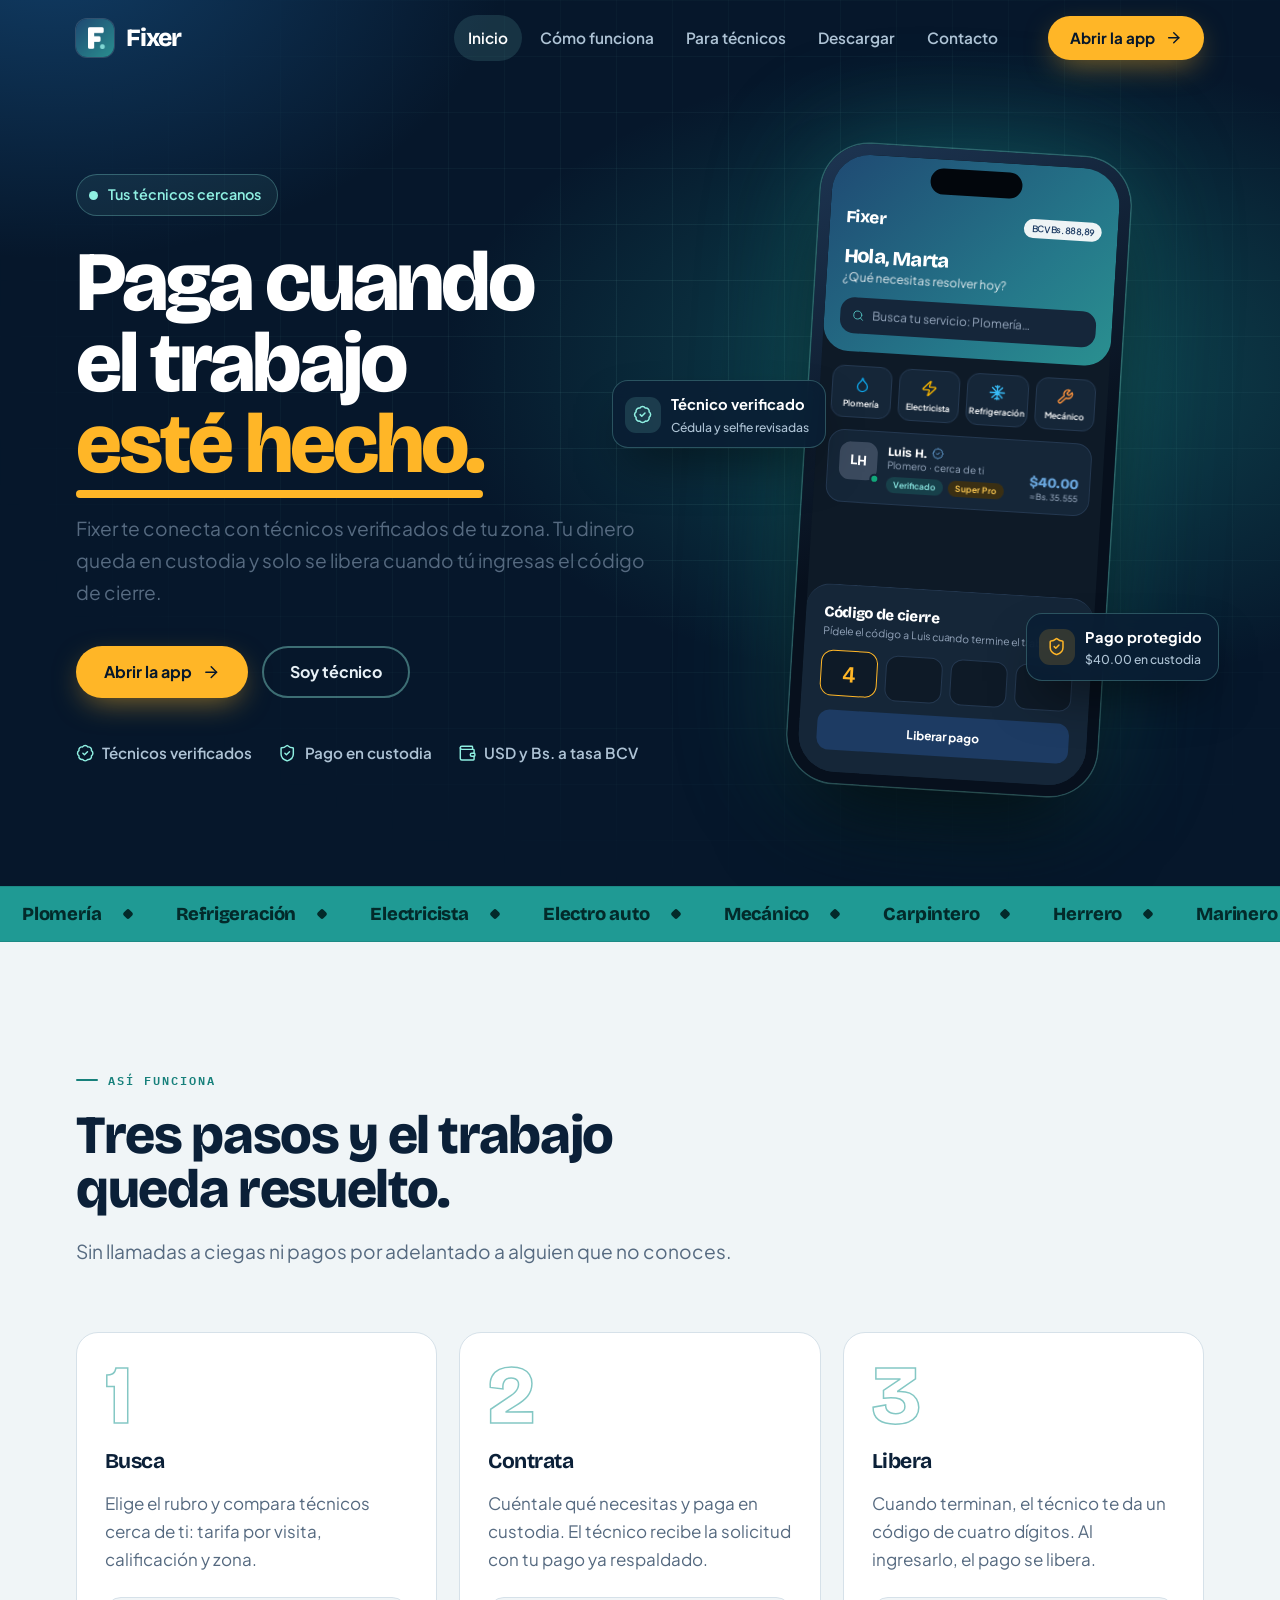
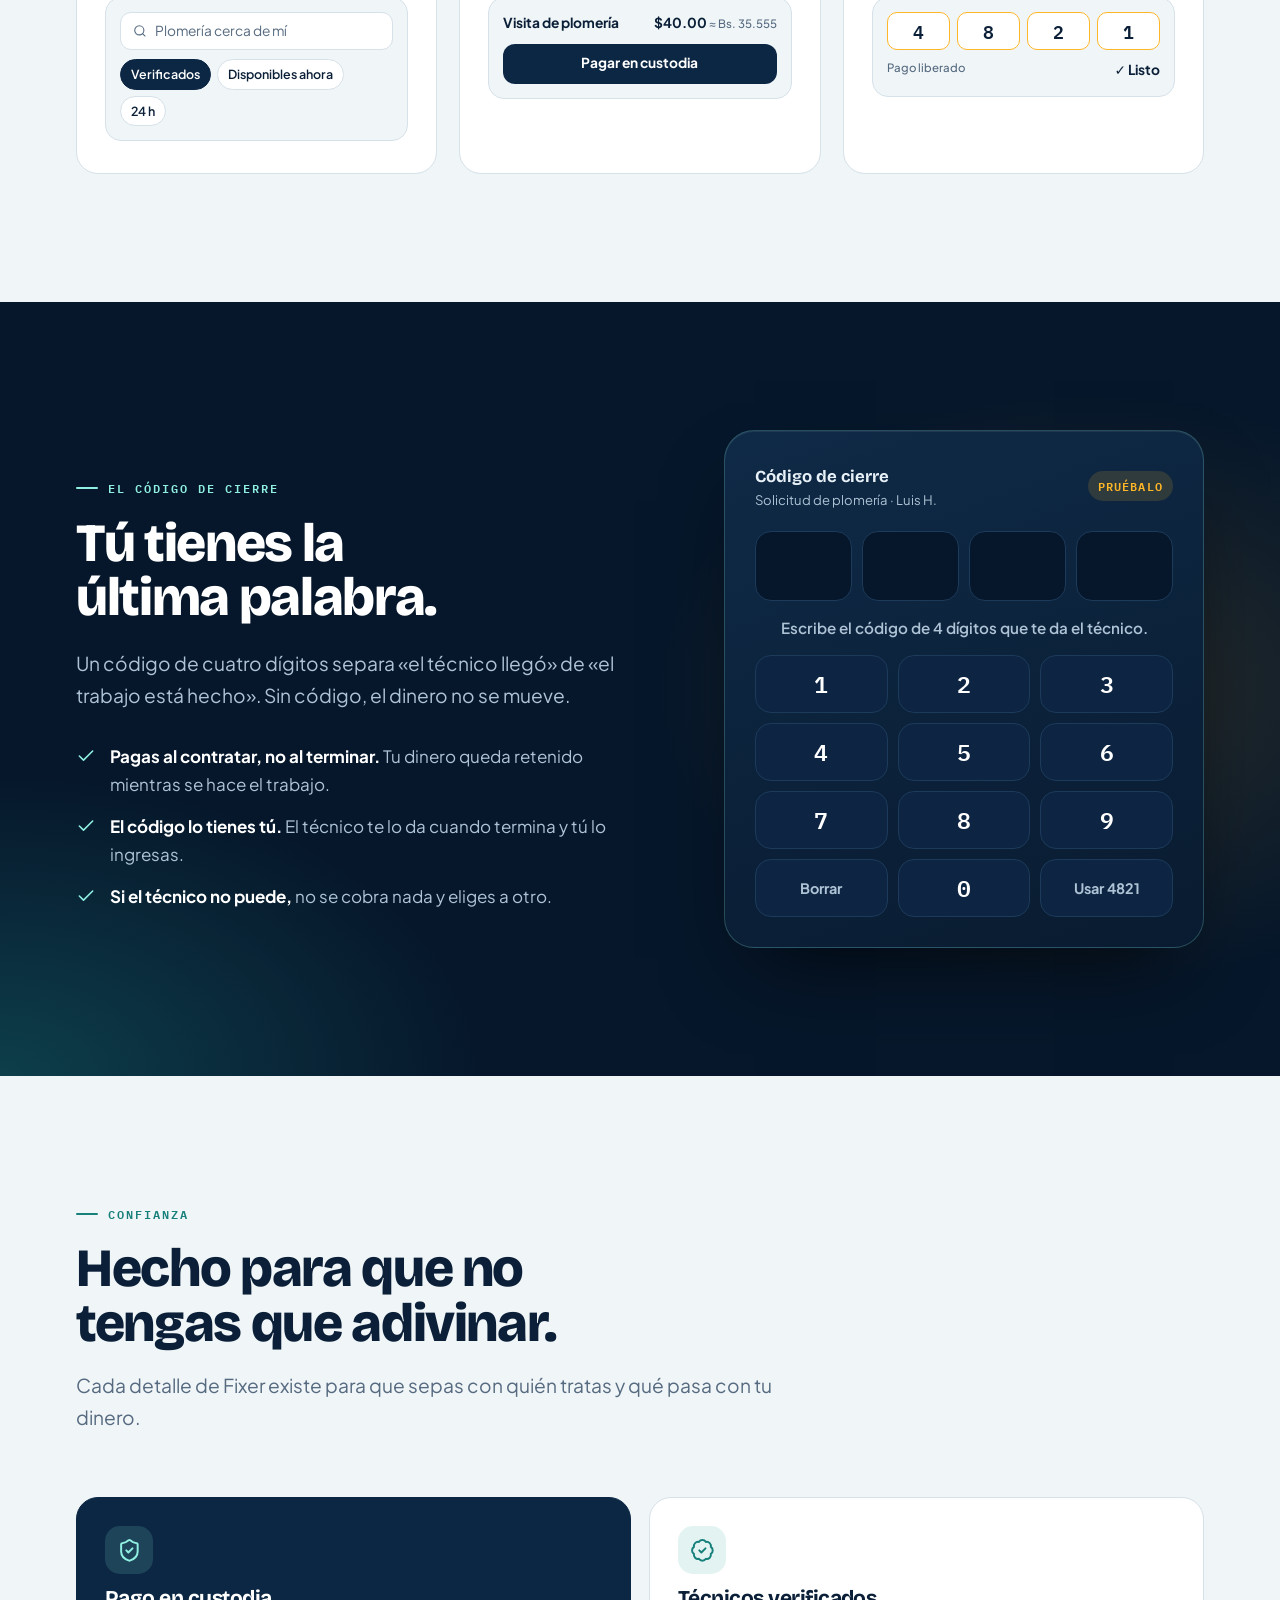
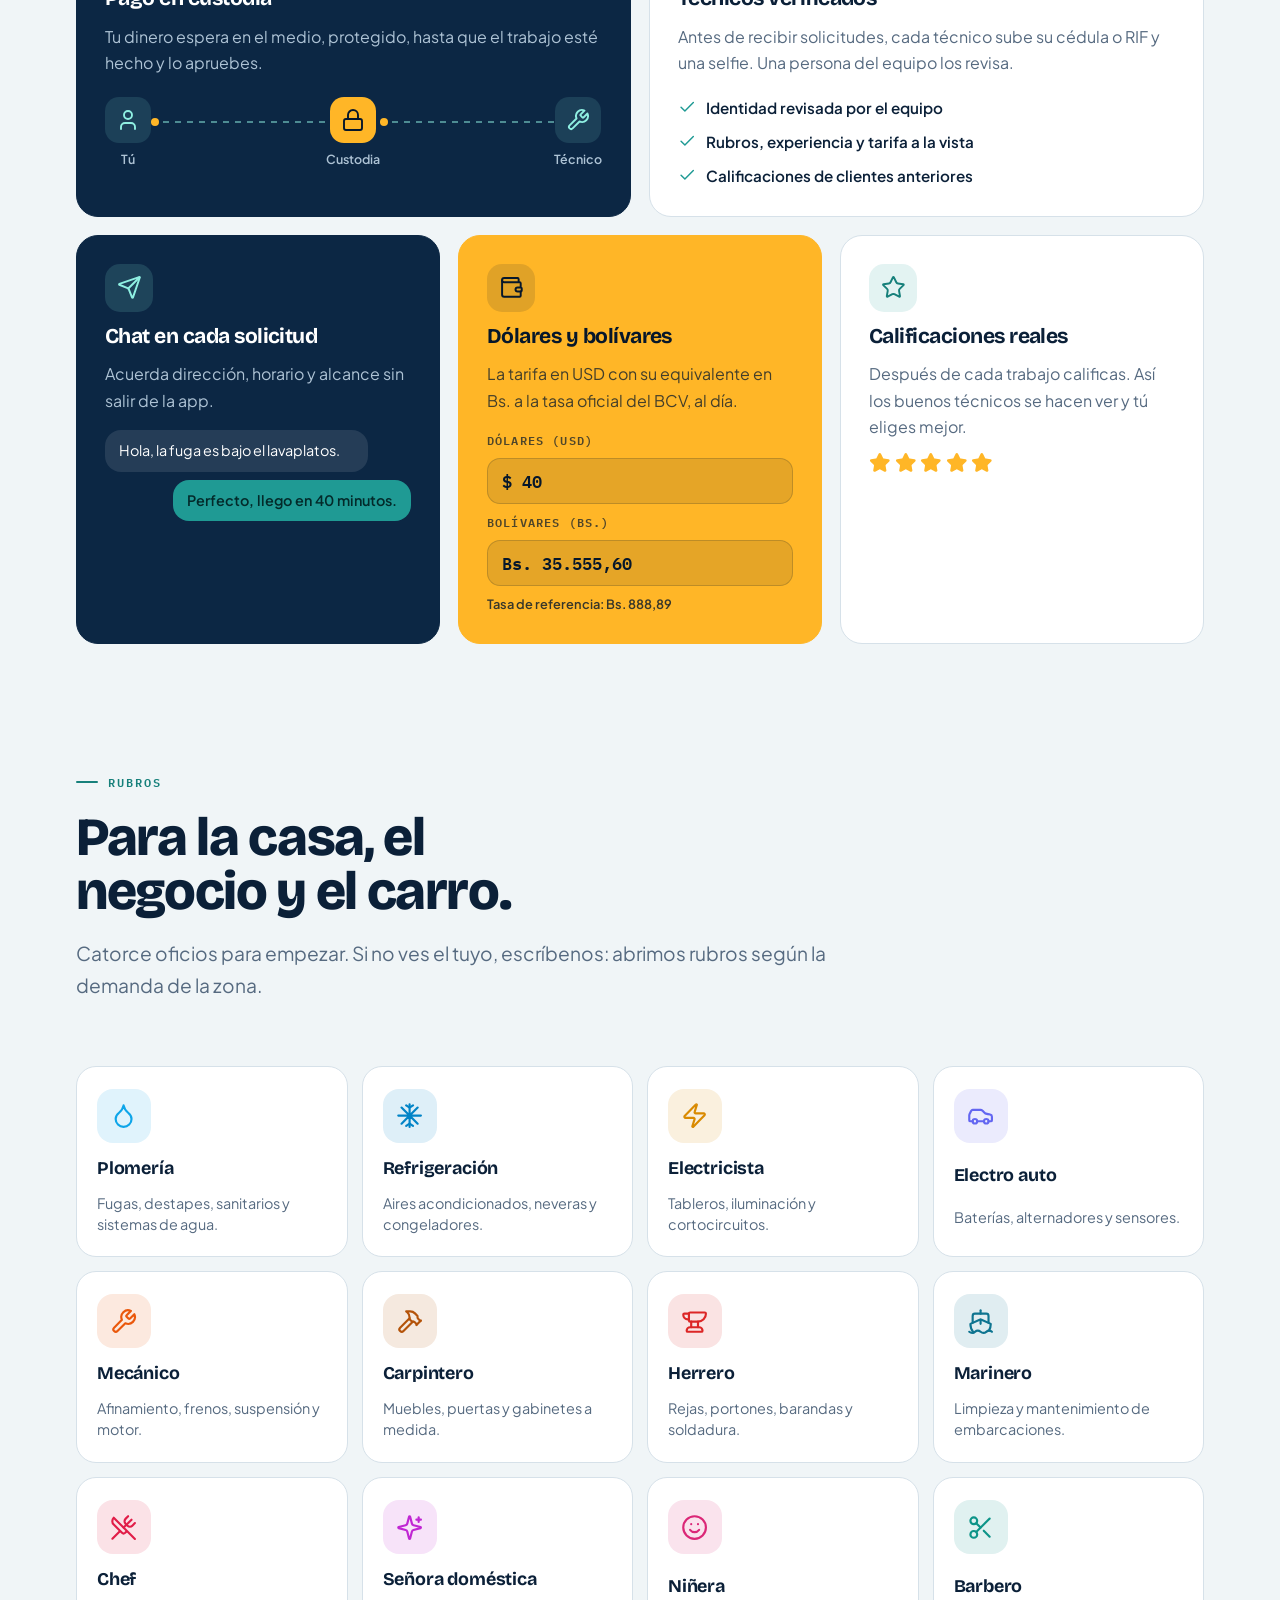
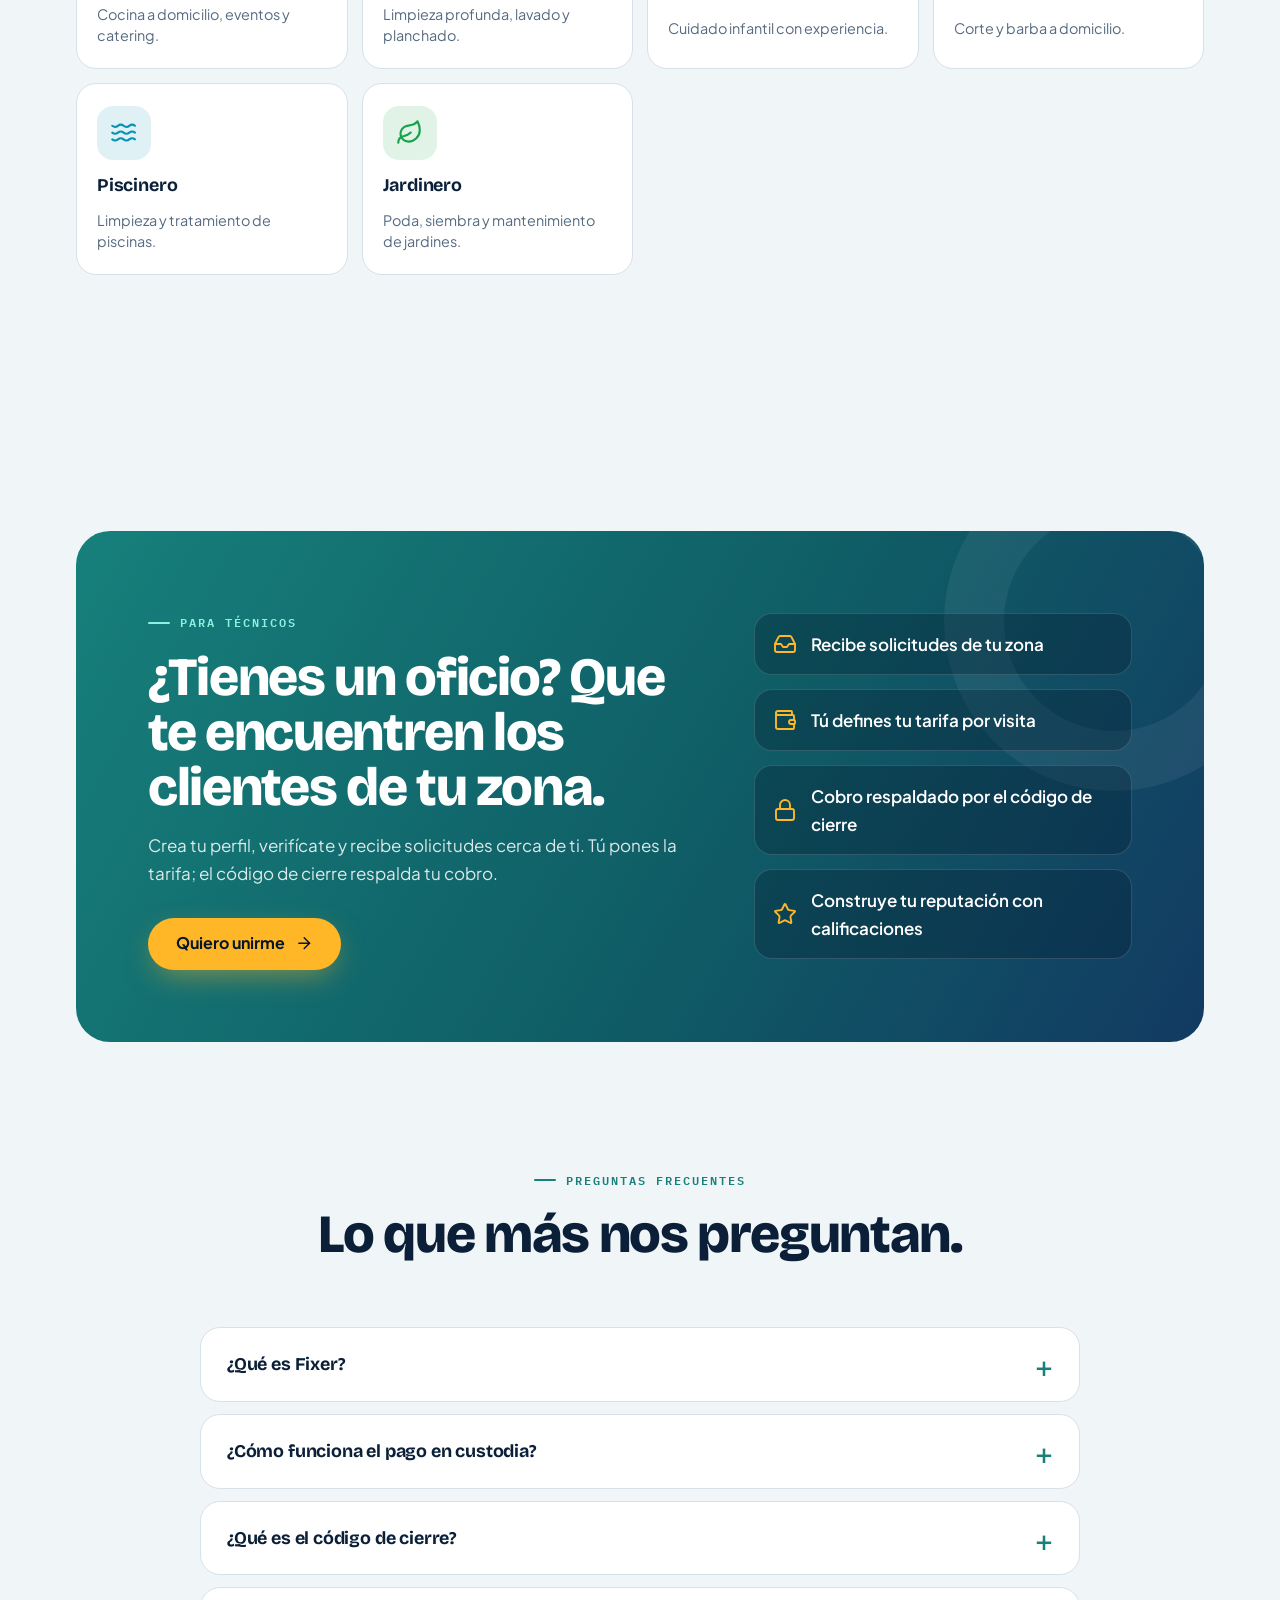
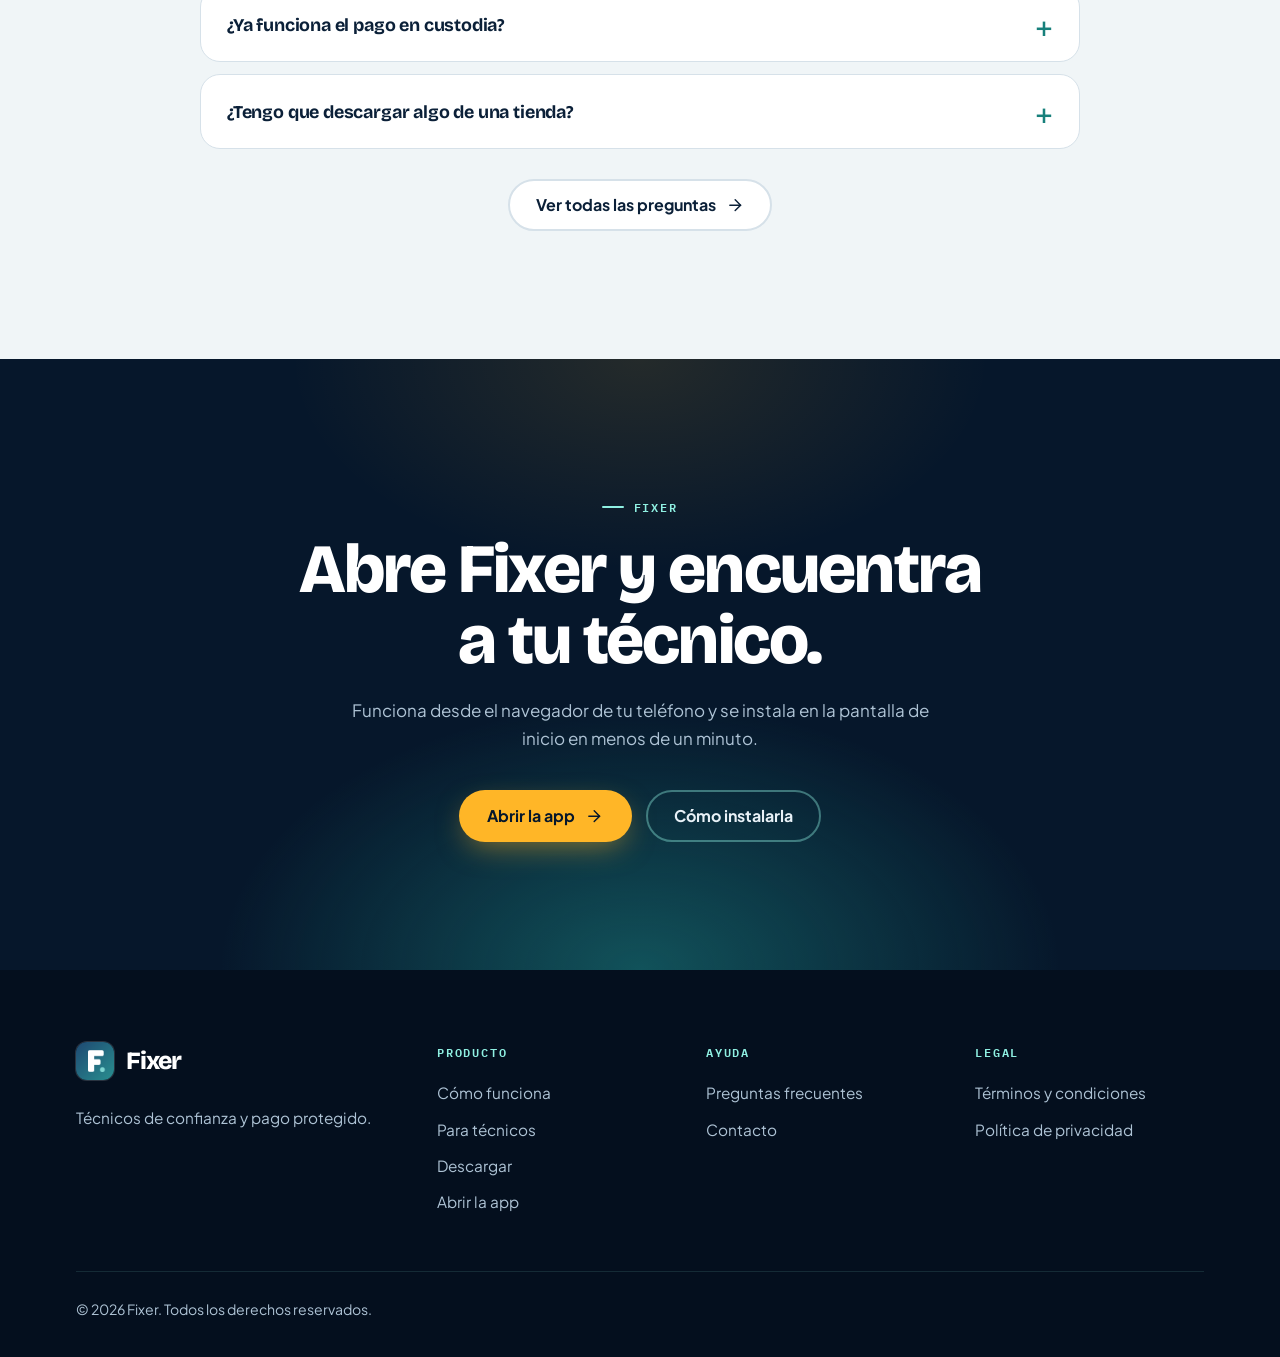
==== commit 5d9fdb57: "Sitio: quita las menciones al piloto, Lechería y Anzoátegui y la sección de zona Co-Authored-By: Cla" ====
--- a/sitio/index.html
+++ b/sitio/index.html
@@ -3,13 +3,13 @@
 <head>
 <meta charset="utf-8">
 <meta name="viewport" content="width=device-width,initial-scale=1,viewport-fit=cover">
-<title>Fixer · Técnicos de confianza con pago protegido en Lechería</title>
-<meta name="description" content="Encuentra técnicos verificados cerca de ti. Tu pago queda en custodia y solo se libera cuando ingresas el código de cierre. Piloto en Lechería, Anzoátegui.">
+<title>Fixer · Técnicos de confianza con pago protegido</title>
+<meta name="description" content="Encuentra técnicos verificados cerca de ti. Tu pago queda en custodia y solo se libera cuando ingresas el código de cierre.">
 <meta name="theme-color" content="#06172b">
 <meta property="og:type" content="website">
 <meta property="og:site_name" content="Fixer">
-<meta property="og:title" content="Fixer · Técnicos de confianza con pago protegido en Lechería">
-<meta property="og:description" content="Encuentra técnicos verificados cerca de ti. Tu pago queda en custodia y solo se libera cuando ingresas el código de cierre. Piloto en Lechería, Anzoátegui.">
+<meta property="og:title" content="Fixer · Técnicos de confianza con pago protegido">
+<meta property="og:description" content="Encuentra técnicos verificados cerca de ti. Tu pago queda en custodia y solo se libera cuando ingresas el código de cierre.">
 <meta property="og:locale" content="es_VE">
 <link rel="icon" type="image/png" href="../icon-192.png">
 <link rel="apple-touch-icon" href="../icon-180.png">
@@ -40,7 +40,7 @@
 <section class="hero">
   <div class="wrap hero-grid">
     <div>
-      <span class="badge-live"><i></i>Piloto en Lechería, Anzoátegui</span>
+      <span class="badge-live"><i></i>Tus técnicos cercanos</span>
       <h1>Paga cuando el trabajo <em>esté hecho.</em></h1>
       <p class="lead">Fixer te conecta con técnicos verificados de tu zona. Tu dinero queda en custodia y solo se libera cuando tú ingresas el código de cierre.</p>
       <div class="hero-cta">
@@ -72,7 +72,7 @@
       </div>
       <div class="scr-card">
         <div class="scr-av">LH</div>
-        <div><b>Luis H. <svg class="i " viewBox="0 0 24 24" aria-hidden="true"><path d="M3.85 8.62a4 4 0 0 1 4.78-4.77 4 4 0 0 1 6.74 0 4 4 0 0 1 4.78 4.78 4 4 0 0 1 0 6.74 4 4 0 0 1-4.77 4.78 4 4 0 0 1-6.75 0 4 4 0 0 1-4.78-4.77 4 4 0 0 1 0-6.76Z"/><path d="m9 12 2 2 4-4"/></svg></b><small>Plomero · Lechería</small><div class="tags"><span>Verificado</span><span class="pro">Super Pro</span></div></div>
+        <div><b>Luis H. <svg class="i " viewBox="0 0 24 24" aria-hidden="true"><path d="M3.85 8.62a4 4 0 0 1 4.78-4.77 4 4 0 0 1 6.74 0 4 4 0 0 1 4.78 4.78 4 4 0 0 1 0 6.74 4 4 0 0 1-4.77 4.78 4 4 0 0 1-6.75 0 4 4 0 0 1-4.78-4.77 4 4 0 0 1 0-6.76Z"/><path d="m9 12 2 2 4-4"/></svg></b><small>Plomero · cerca de ti</small><div class="tags"><span>Verificado</span><span class="pro">Super Pro</span></div></div>
         <div class="price">$40.00<small data-bs-of="40">≈ Bs. 35.556</small></div>
       </div>
       <div class="scr-nav"><span class="on"><svg class="i " viewBox="0 0 24 24" aria-hidden="true"><path d="m3 9 9-7 9 7v11a2 2 0 0 1-2 2H5a2 2 0 0 1-2-2z"/><path d="M9 22V12h6v10"/></svg></span><span><svg class="i " viewBox="0 0 24 24" aria-hidden="true"><path d="M14.7 6.3a1 1 0 0 0 0 1.4l1.6 1.6a1 1 0 0 0 1.4 0l3.77-3.77a6 6 0 0 1-7.94 7.94l-6.91 6.91a2.12 2.12 0 0 1-3-3l6.91-6.91a6 6 0 0 1 7.94-7.94z"/></svg></span><span><svg class="i " viewBox="0 0 24 24" aria-hidden="true"><polyline points="22 12 16 12 14 15 10 15 8 12 2 12"/><path d="M5.45 5.11 2 12v6a2 2 0 0 0 2 2h16a2 2 0 0 0 2-2v-6l-3.45-6.89A2 2 0 0 0 16.76 4H7.24a2 2 0 0 0-1.79 1.11z"/></svg></span><span><svg class="i " viewBox="0 0 24 24" aria-hidden="true"><path d="M3 14h3a2 2 0 0 1 2 2v3a2 2 0 0 1-2 2H5a2 2 0 0 1-2-2v-7a9 9 0 0 1 18 0v7a2 2 0 0 1-2 2h-1a2 2 0 0 1-2-2v-3a2 2 0 0 1 2-2h3"/></svg></span><span><svg class="i " viewBox="0 0 24 24" aria-hidden="true"><path d="M19 21v-2a4 4 0 0 0-4-4H9a4 4 0 0 0-4 4v2"/><circle cx="12" cy="7" r="4"/></svg></span></div>
@@ -99,7 +99,7 @@
     <div class="steps">
       <article class="step reveal">
         <div class="step-n">1</div><h3>Busca</h3><p>Elige el rubro y compara técnicos cerca de ti: tarifa por visita, calificación y zona.</p>
-        <div class="mini"><div class="row"><div class="bar"><svg class="i " viewBox="0 0 24 24" aria-hidden="true"><circle cx="11" cy="11" r="8"/><path d="m21 21-4.3-4.3"/></svg> Plomería en Lechería</div></div><div class="chips"><span class="on">Verificados</span><span>Disponibles ahora</span><span>24 h</span></div></div>
+        <div class="mini"><div class="row"><div class="bar"><svg class="i " viewBox="0 0 24 24" aria-hidden="true"><circle cx="11" cy="11" r="8"/><path d="m21 21-4.3-4.3"/></svg> Plomería cerca de mí</div></div><div class="chips"><span class="on">Verificados</span><span>Disponibles ahora</span><span>24 h</span></div></div>
       </article>
       <article class="step reveal" style="--d:.1s">
         <div class="step-n">2</div><h3>Contrata</h3><p>Cuéntale qué necesitas y paga en custodia. El técnico recibe la solicitud con tu pago ya respaldado.</p>
@@ -190,31 +190,6 @@
   </div>
 </section>
 
-<section class="section zone dark" id="zona">
-  <div class="wrap zone-grid">
-    <div class="reveal">
-      <span class="eyebrow">Zona piloto</span>
-      <h2 style="margin-top:18px">Empezamos en Lechería.</h2>
-      <p class="lead" style="margin-top:22px">Arrancamos en Lechería y sus alrededores. Cada zona nueva se abre cuando hay técnicos verificados que la cubran, para que cada solicitud tenga a quién llegar.</p>
-      <div class="towns"><span class="main">Lechería</span><span>Puerto La Cruz</span><span>Barcelona</span><span>Guanta</span></div>
-      <div class="hero-cta" style="margin-top:34px"><a class="btn btn-amber" href="contacto.html">Avísame cuando llegue a mi zona <svg class="i go" viewBox="0 0 24 24" aria-hidden="true"><path d="M5 12h14"/><path d="m12 5 7 7-7 7"/></svg></a></div>
-    </div>
-    <div class="radar reveal" style="--d:.1s" aria-hidden="true">
-      <svg viewBox="0 0 520 520" fill="none">
-        <g stroke="#8ff0e2" stroke-opacity=".28"><circle cx="260" cy="260" r="236"/><circle cx="260" cy="260" r="170" stroke-opacity=".22"/><circle cx="260" cy="260" r="104" stroke-opacity=".2"/><circle cx="260" cy="260" r="38" stroke-opacity=".3"/><path d="M260 24v472M24 260h472" stroke-opacity=".12"/><path d="M93 93l334 334M427 93 93 427" stroke-opacity=".07"/></g>
-      </svg>
-      <div class="sweep"></div>
-      <span class="dot amber" style="left:62%;top:40%"></span><span class="dot-label" style="left:62%;top:40%;color:#ffcb5c">Lechería</span>
-      <span class="dot" style="left:42%;top:47%;animation-delay:-.6s"></span><span class="dot-label" style="left:42%;top:47%">Puerto La Cruz</span>
-      <span class="dot" style="left:30%;top:33%;animation-delay:-1.4s"></span><span class="dot-label" style="left:30%;top:33%">Guanta</span>
-      <span class="dot" style="left:27%;top:64%;animation-delay:-2.1s"></span><span class="dot-label" style="left:27%;top:64%">Barcelona</span>
-      <span class="dot" style="left:71%;top:58%;animation-delay:-.9s;opacity:.7"></span>
-      <span class="dot" style="left:54%;top:30%;animation-delay:-1.8s;opacity:.7"></span>
-      <span class="dot" style="left:48%;top:70%;animation-delay:-2.6s;opacity:.7"></span>
-    </div>
-  </div>
-</section>
-
 <section class="section" id="tecnicos">
   <div class="wrap">
     <div class="band reveal">
@@ -237,7 +212,7 @@
 <section class="section" id="faq-corto" style="padding-top:0">
   <div class="wrap">
     <div class="sec-head center reveal"><span class="eyebrow">Preguntas frecuentes</span><h2>Lo que más nos preguntan.</h2></div>
-    <div class="faq reveal"><details><summary>¿Qué es Fixer?</summary><div class="ans"><p>Fixer es una plataforma que conecta a personas que necesitan un servicio con técnicos y profesionales independientes de su zona: plomeros, electricistas, mecánicos, carpinteros y más.</p><p>Cada técnico pasa por una verificación de identidad y el pago queda en custodia hasta que el trabajo esté hecho.</p></div></details><details><summary>¿Cómo funciona el pago en custodia?</summary><div class="ans"><p>Al contratar, tu pago queda retenido. El técnico trabaja con la tranquilidad de que el pago existe, y tú tienes la seguridad de que no se libera hasta que lo apruebes con el código de cierre.</p></div></details><details><summary>¿Qué es el código de cierre?</summary><div class="ans"><p>Es un código de cuatro dígitos que el técnico te da cuando termina el trabajo. Al ingresarlo en la app, confirmas que todo está en orden y el pago se libera. Sin ese código, el dinero no se mueve.</p></div></details><details><summary>¿Ya funciona el pago en custodia?</summary><div class="ans"><p>Estamos en fase piloto y el cobro se habilita por etapas. La app te avisa cuando una función de pago esté disponible en tu zona, y los métodos aceptados se anunciarán en ese momento.</p></div></details><details><summary>¿Tengo que descargar algo de una tienda?</summary><div class="ans"><p>No. Fixer funciona desde el navegador de tu teléfono y puedes instalarla en la pantalla de inicio en menos de un minuto. <a href="descargar.html">Mira cómo.</a></p></div></details></div>
+    <div class="faq reveal"><details><summary>¿Qué es Fixer?</summary><div class="ans"><p>Fixer es una plataforma que conecta a personas que necesitan un servicio con técnicos y profesionales independientes de su zona: plomeros, electricistas, mecánicos, carpinteros y más.</p><p>Cada técnico pasa por una verificación de identidad y el pago queda en custodia hasta que el trabajo esté hecho.</p></div></details><details><summary>¿Cómo funciona el pago en custodia?</summary><div class="ans"><p>Al contratar, tu pago queda retenido. El técnico trabaja con la tranquilidad de que el pago existe, y tú tienes la seguridad de que no se libera hasta que lo apruebes con el código de cierre.</p></div></details><details><summary>¿Qué es el código de cierre?</summary><div class="ans"><p>Es un código de cuatro dígitos que el técnico te da cuando termina el trabajo. Al ingresarlo en la app, confirmas que todo está en orden y el pago se libera. Sin ese código, el dinero no se mueve.</p></div></details><details><summary>¿Ya funciona el pago en custodia?</summary><div class="ans"><p>El cobro se habilita por etapas. La app te avisa cuando una función de pago esté disponible en tu zona, y los métodos aceptados se anunciarán en ese momento.</p></div></details><details><summary>¿Tengo que descargar algo de una tienda?</summary><div class="ans"><p>No. Fixer funciona desde el navegador de tu teléfono y puedes instalarla en la pantalla de inicio en menos de un minuto. <a href="descargar.html">Mira cómo.</a></p></div></details></div>
     <p style="text-align:center;margin-top:30px"><a class="btn btn-line" href="como-funciona.html#faq">Ver todas las preguntas <svg class="i go" viewBox="0 0 24 24" aria-hidden="true"><path d="M5 12h14"/><path d="m12 5 7 7-7 7"/></svg></a></p>
   </div>
 </section>
@@ -258,13 +233,13 @@
     <div class="foot-grid">
       <div class="foot-brand">
         <a class="brand" href="index.html"><img class="brand-mark" src="../icon-192.png" alt="" width="38" height="38"><span class="brand-word">Fixer</span></a>
-        <p>Técnicos de confianza y pago protegido. Piloto en Lechería, Anzoátegui.</p>
+        <p>Técnicos de confianza y pago protegido.</p>
       </div>
       <div><h4>Producto</h4><ul><li><a href="como-funciona.html">Cómo funciona</a></li><li><a href="tecnicos.html">Para técnicos</a></li><li><a href="descargar.html">Descargar</a></li><li><a href="../">Abrir la app</a></li></ul></div>
       <div><h4>Ayuda</h4><ul><li><a href="como-funciona.html#faq">Preguntas frecuentes</a></li><li><a href="contacto.html">Contacto</a></li></ul></div>
       <div><h4>Legal</h4><ul><li><a href="legal.html#terms">Términos y condiciones</a></li><li><a href="legal.html#priv">Política de privacidad</a></li></ul></div>
     </div>
-    <div class="foot-bottom"><span>© <span id="year">2026</span> Fixer. Todos los derechos reservados.</span><span>Hecho para Anzoátegui</span></div>
+    <div class="foot-bottom"><span>© <span id="year">2026</span> Fixer. Todos los derechos reservados.</span></div>
   </div>
 </footer>
 
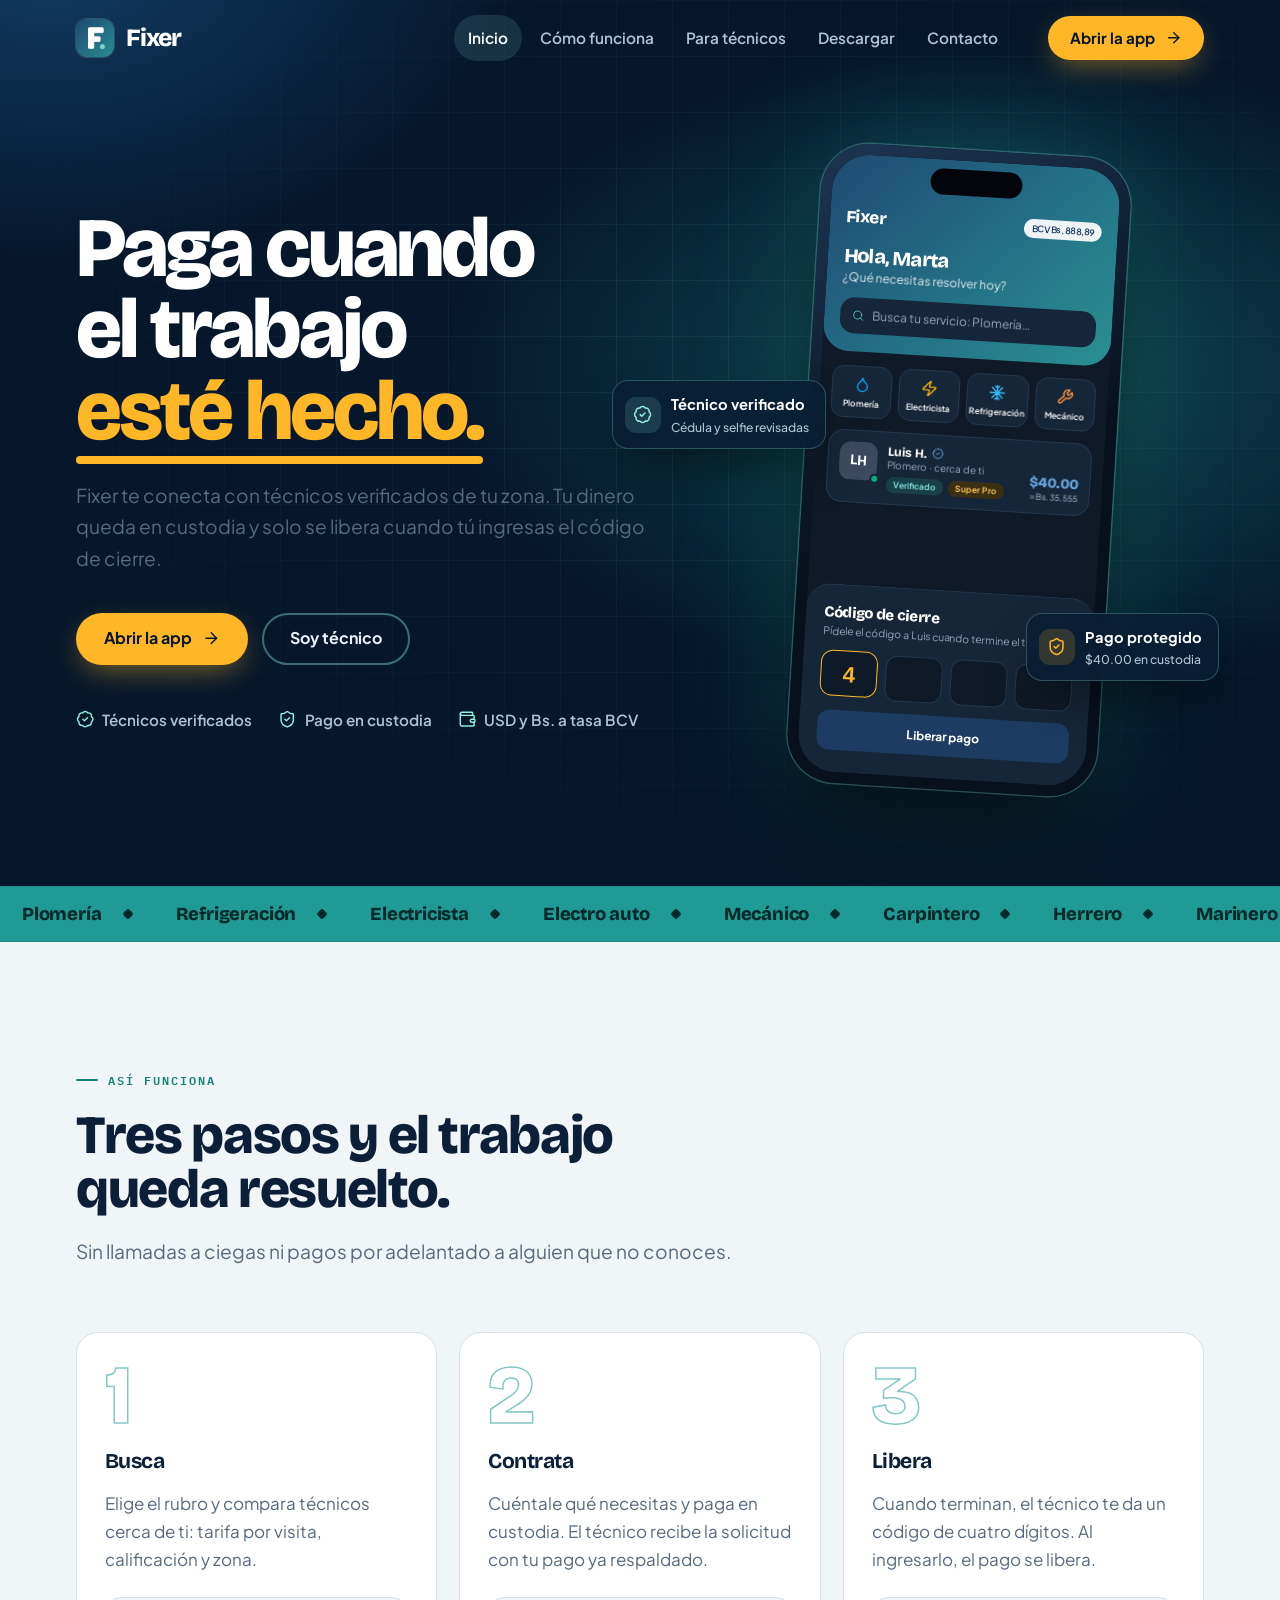
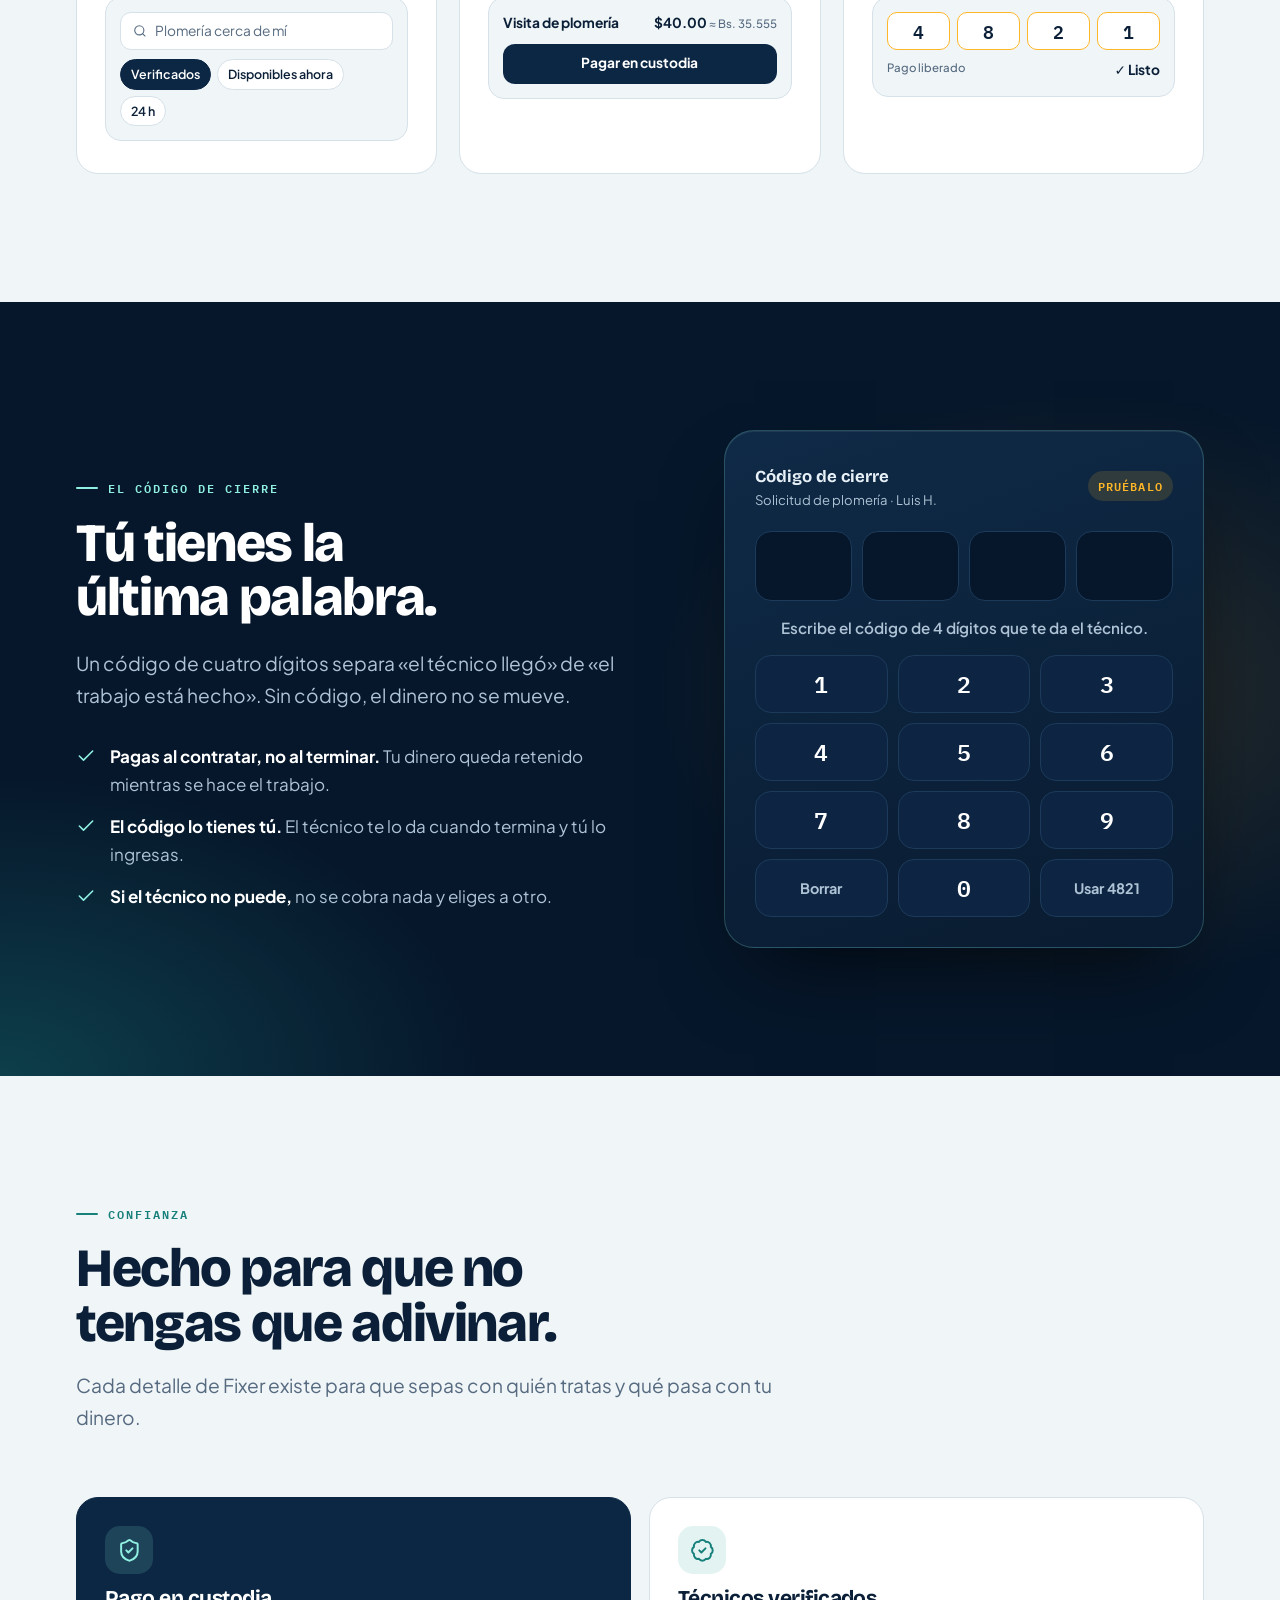
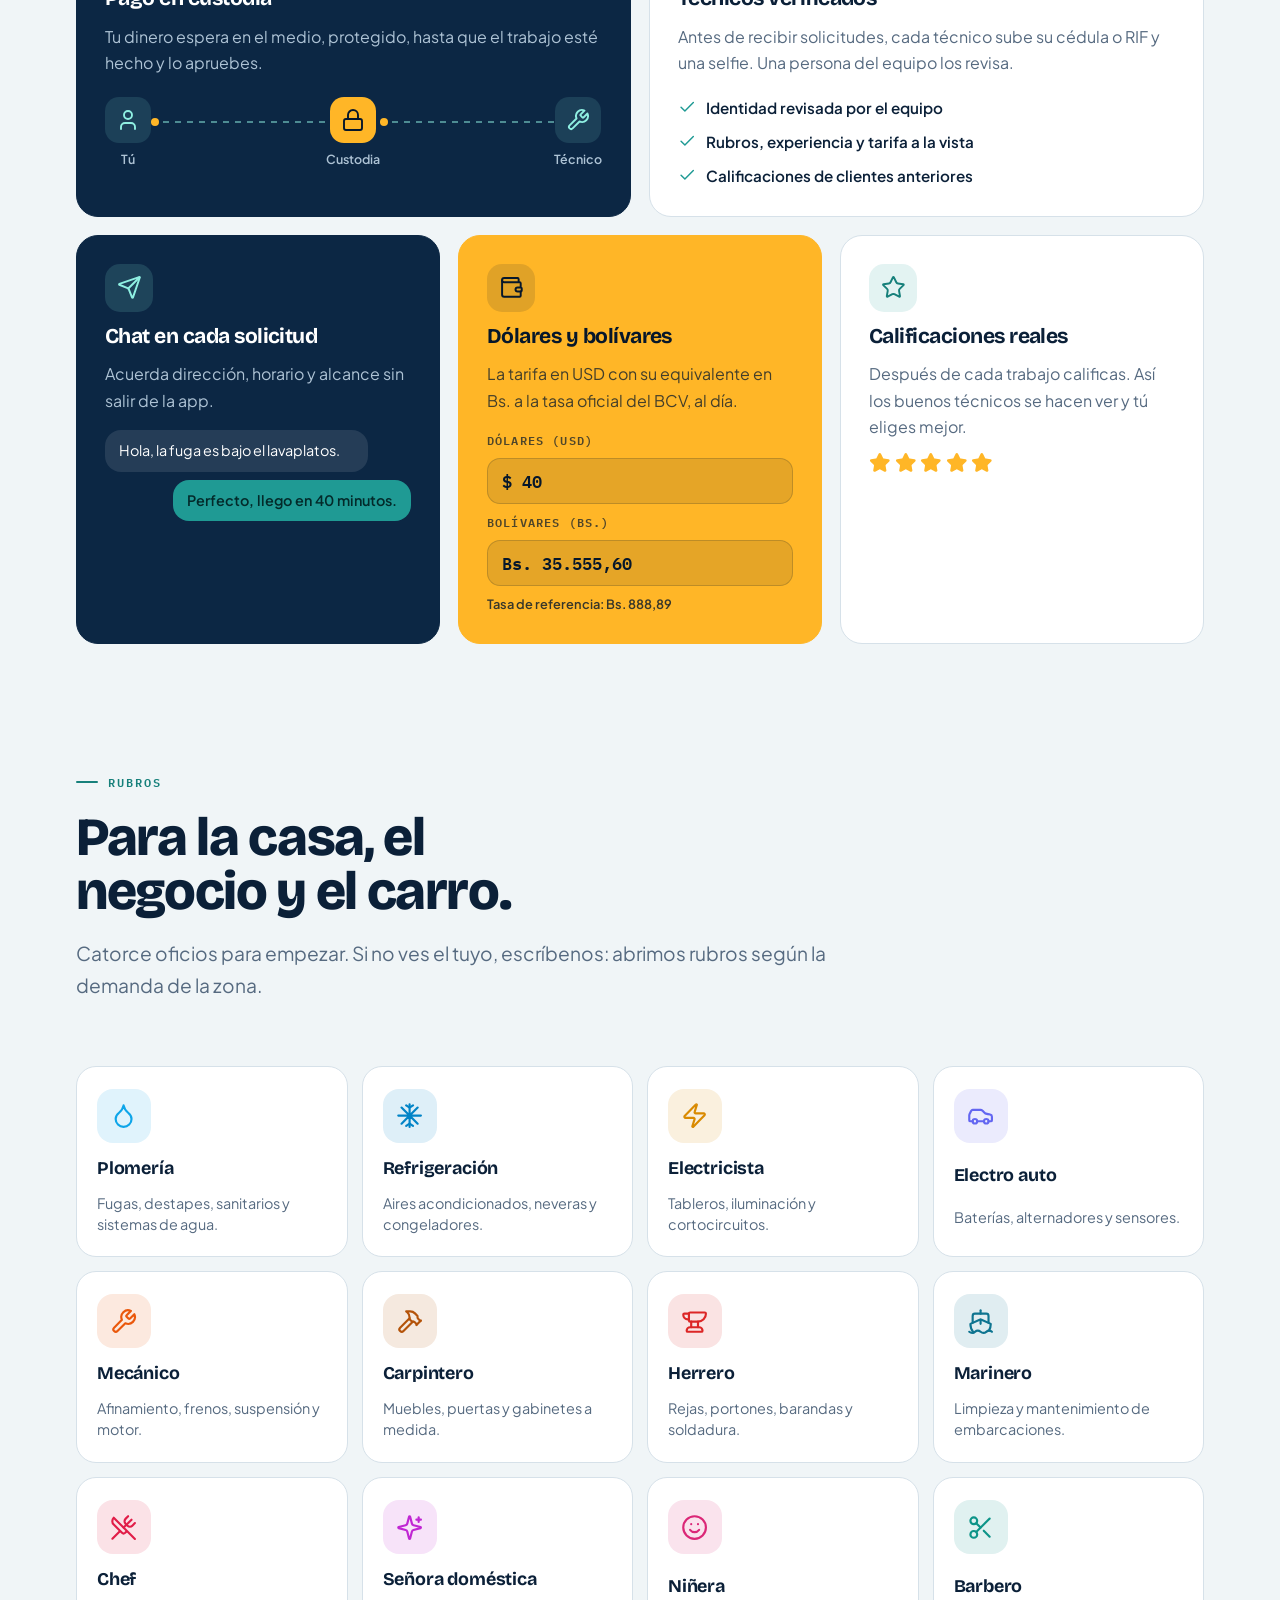
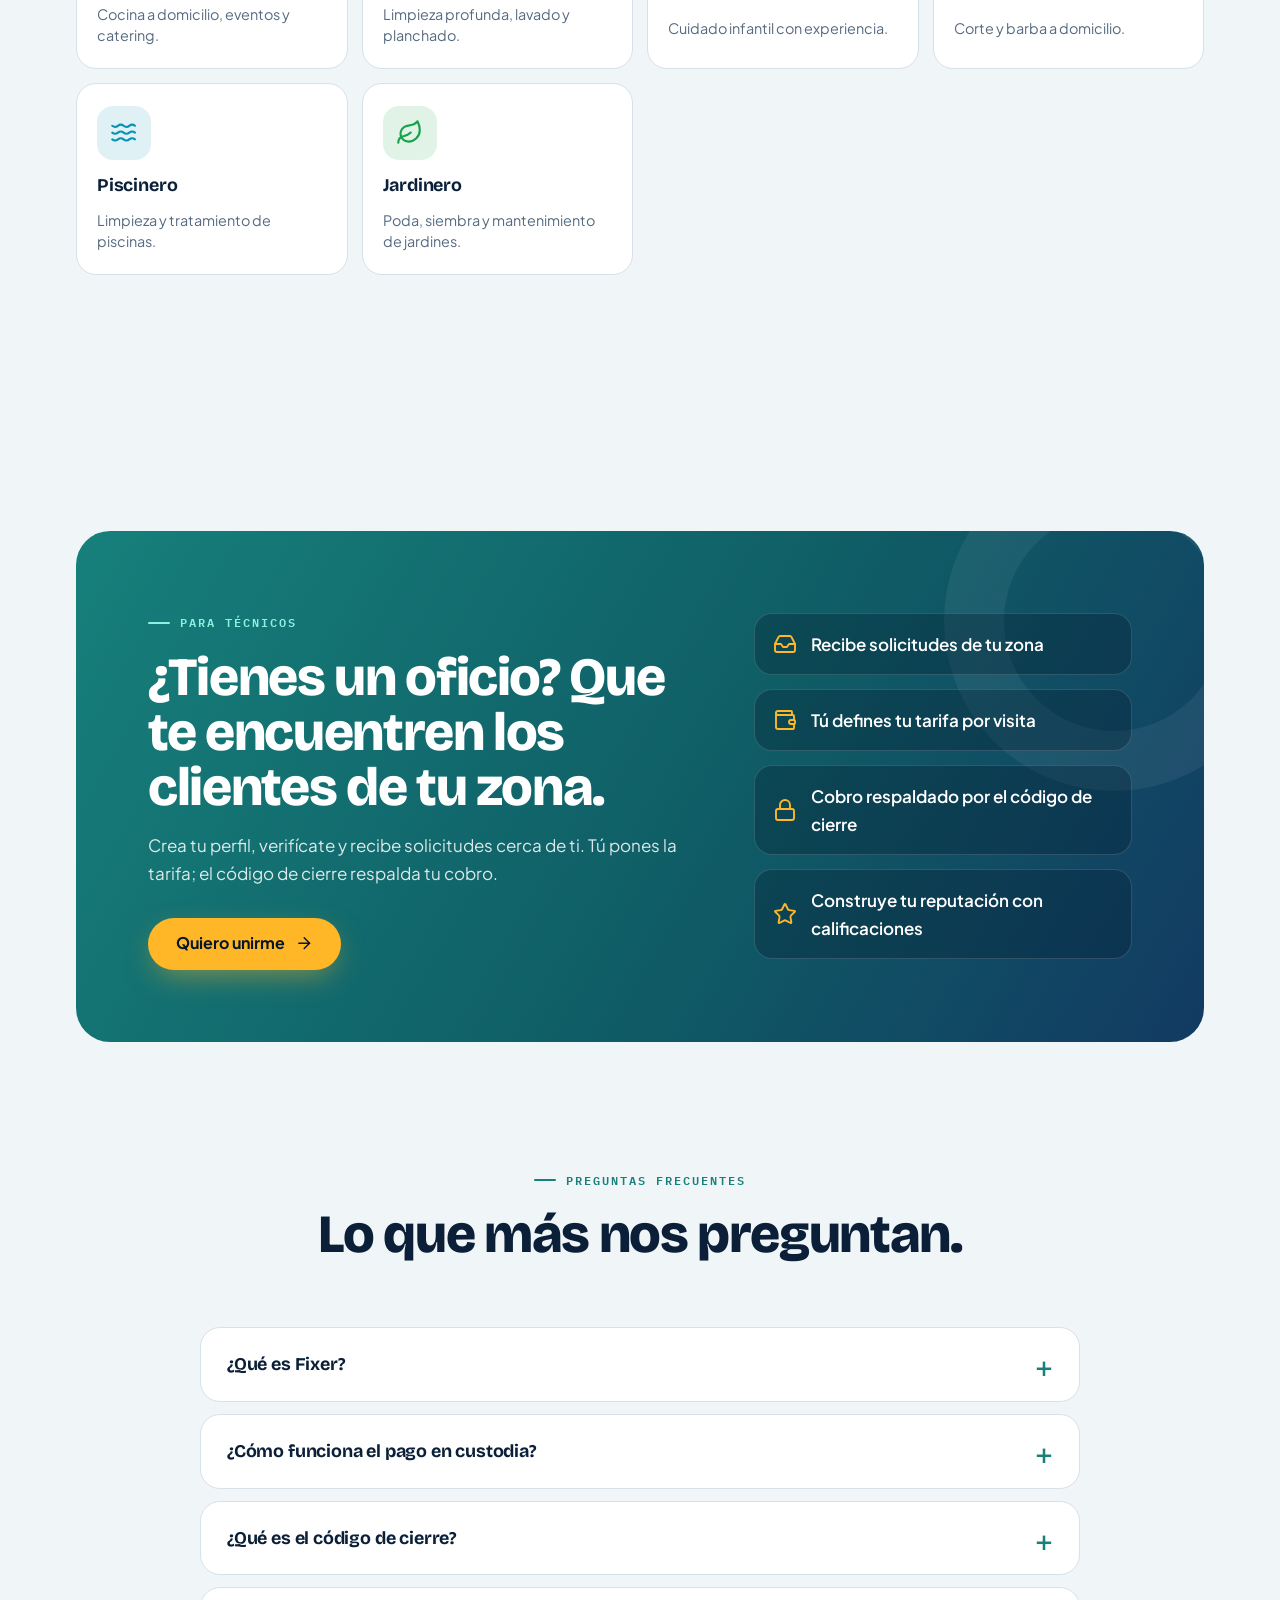
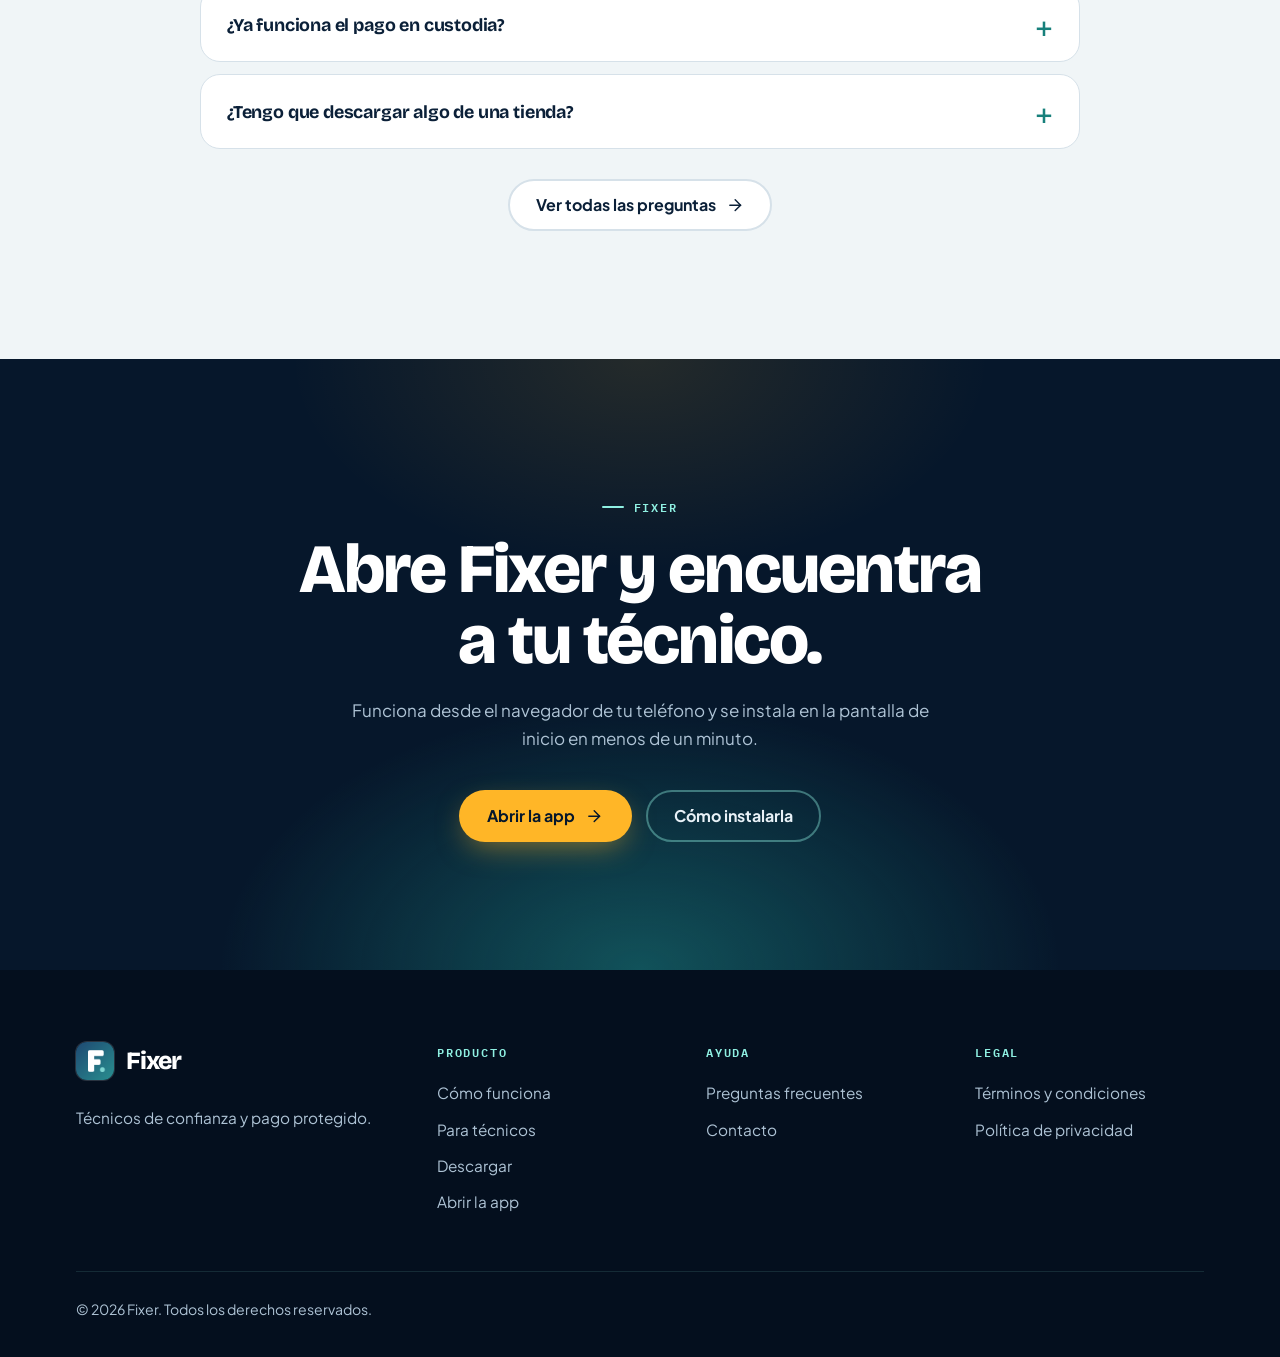
==== commit 18b72617: "Sitio: quita la etiqueta sobre el título del inicio Co-Authored-By: Claude Sonnet 5.5 <noreply@anthr" ====
--- a/sitio/index.html
+++ b/sitio/index.html
@@ -40,7 +40,6 @@
 <section class="hero">
   <div class="wrap hero-grid">
     <div>
-      <span class="badge-live"><i></i>Tus técnicos cercanos</span>
       <h1>Paga cuando el trabajo <em>esté hecho.</em></h1>
       <p class="lead">Fixer te conecta con técnicos verificados de tu zona. Tu dinero queda en custodia y solo se libera cuando tú ingresas el código de cierre.</p>
       <div class="hero-cta">
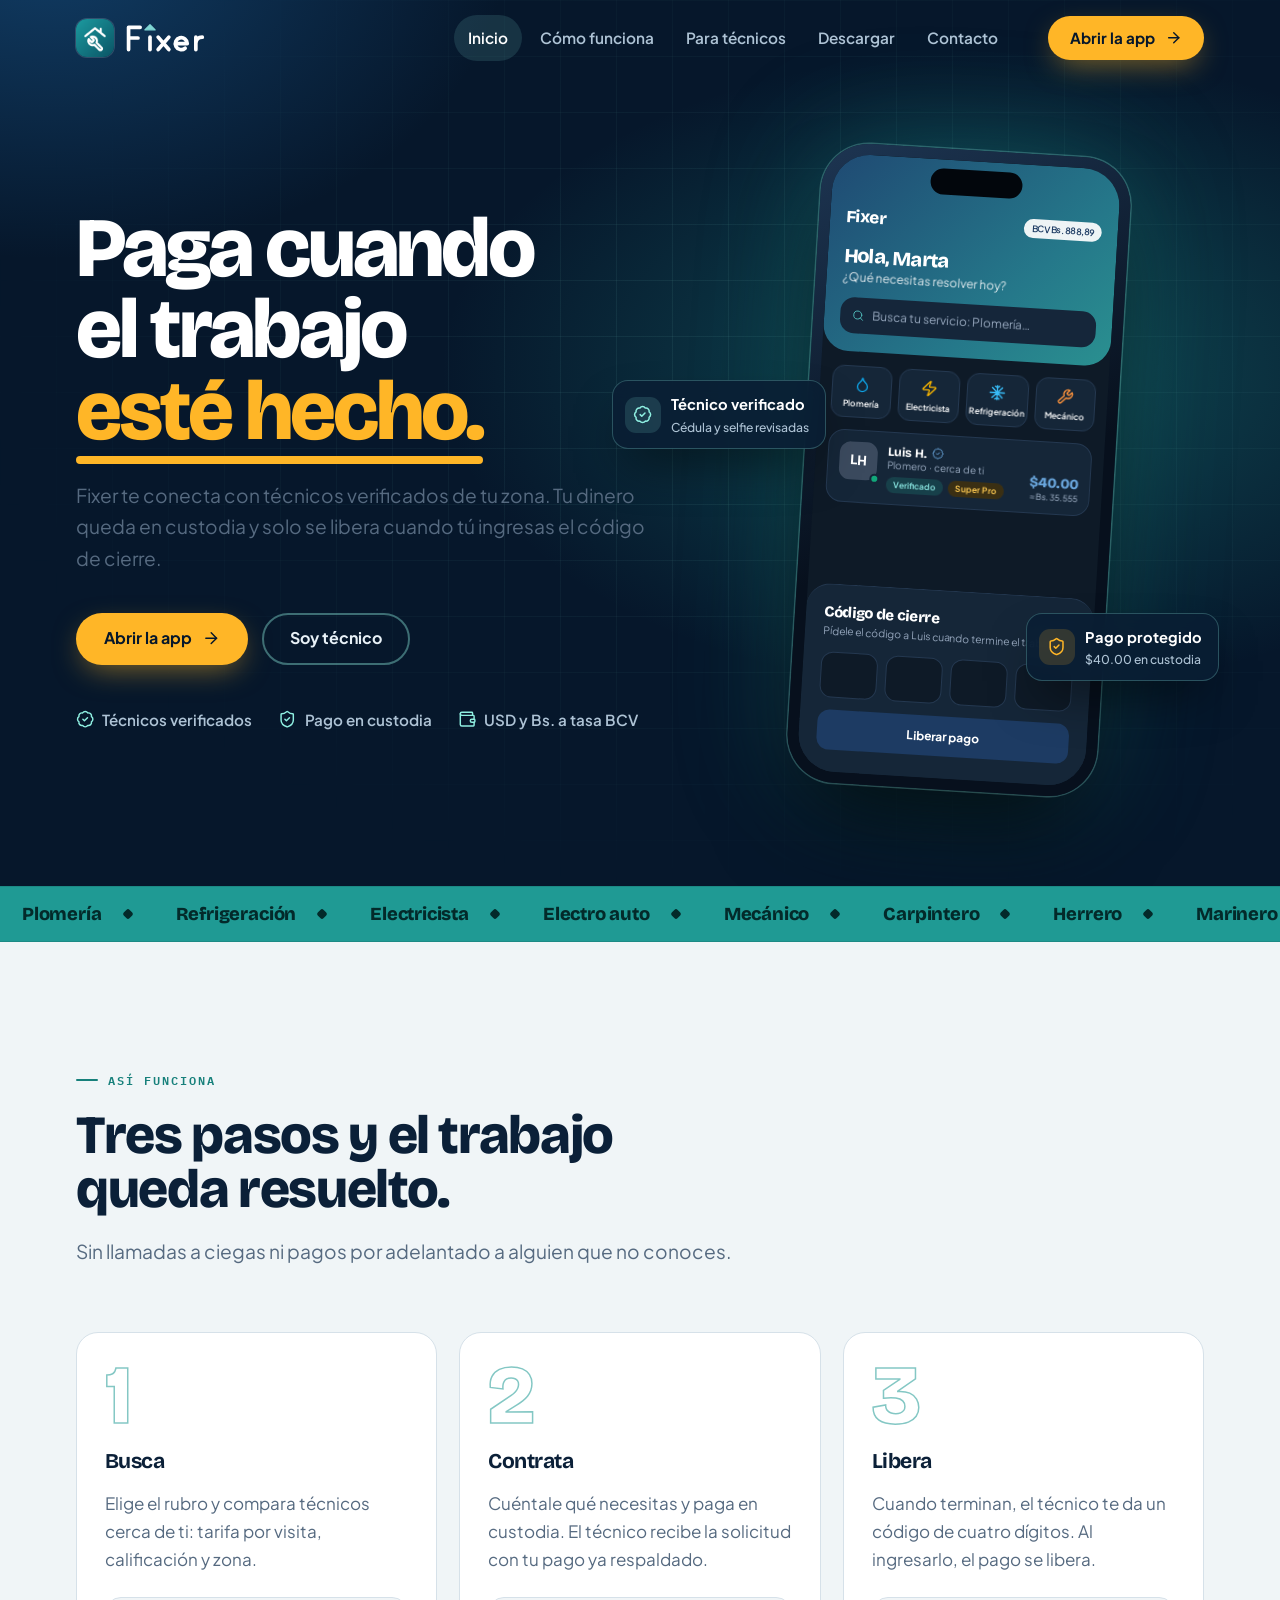
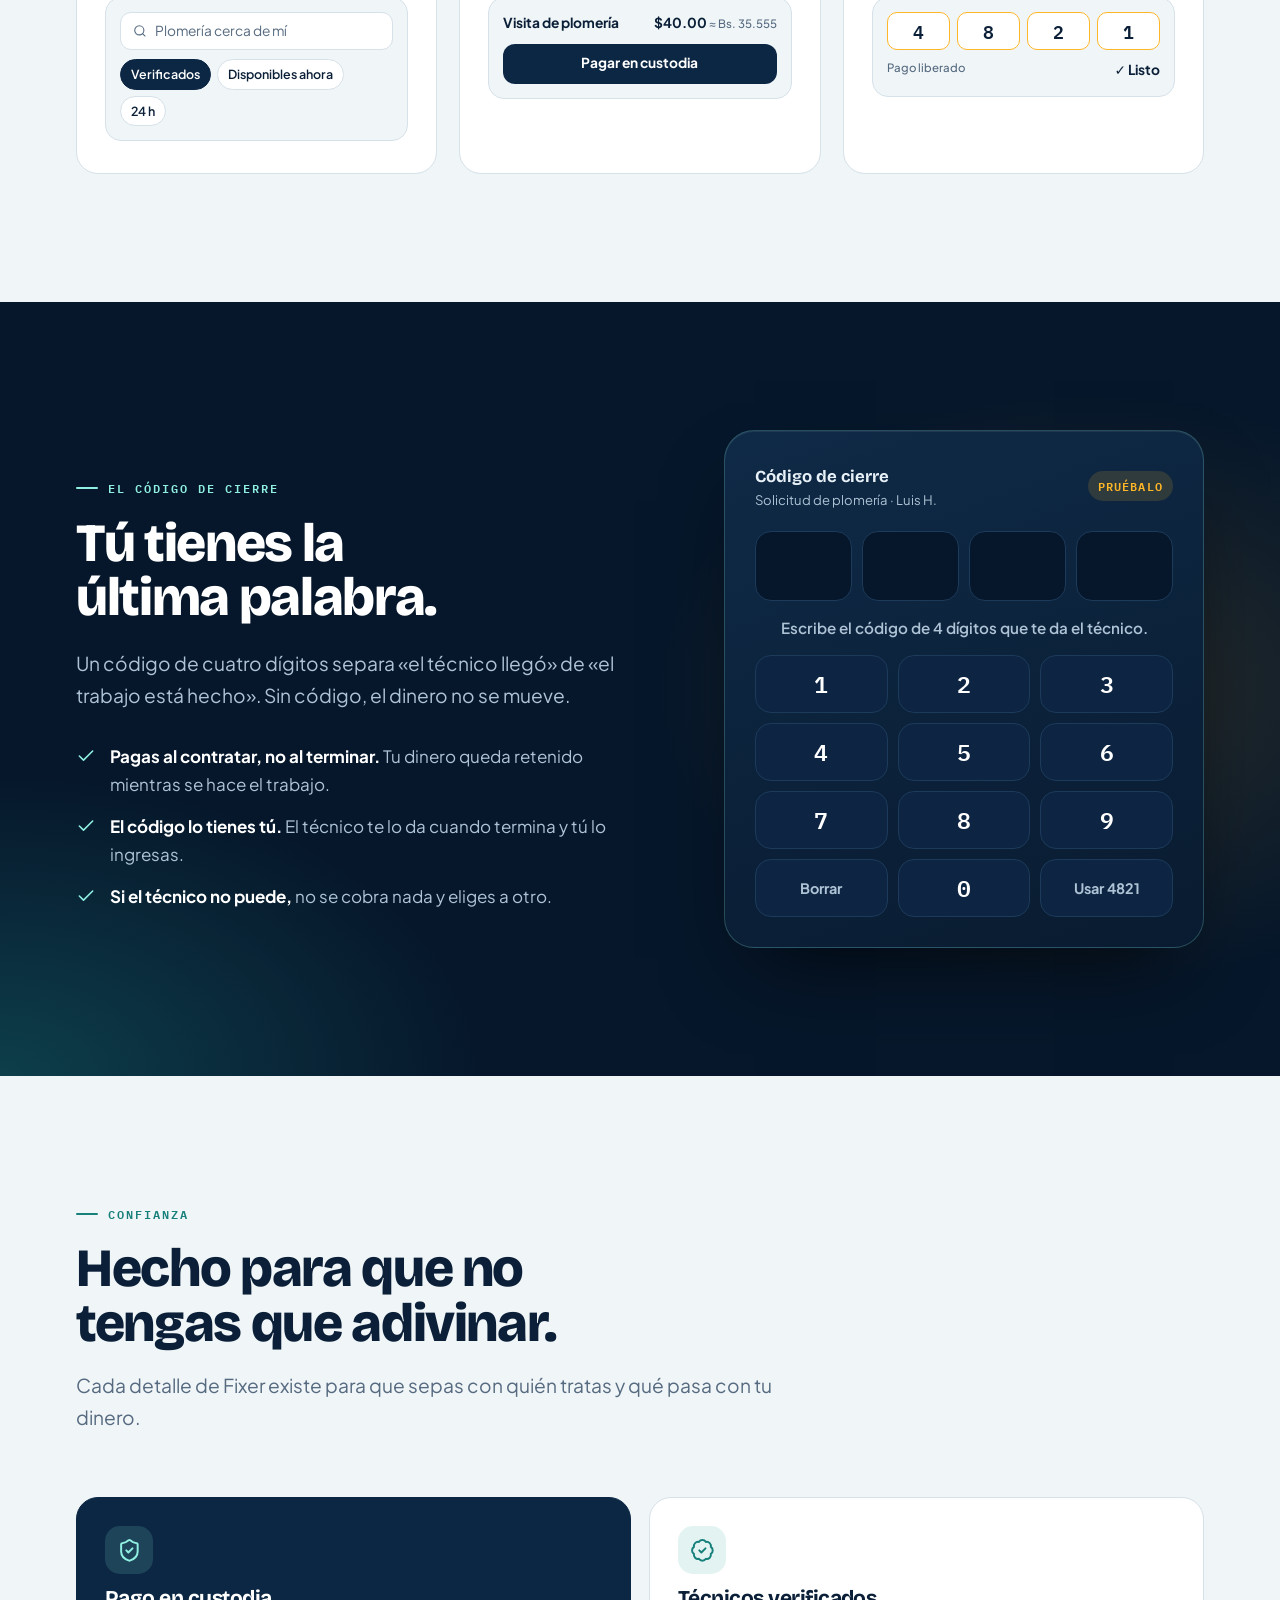
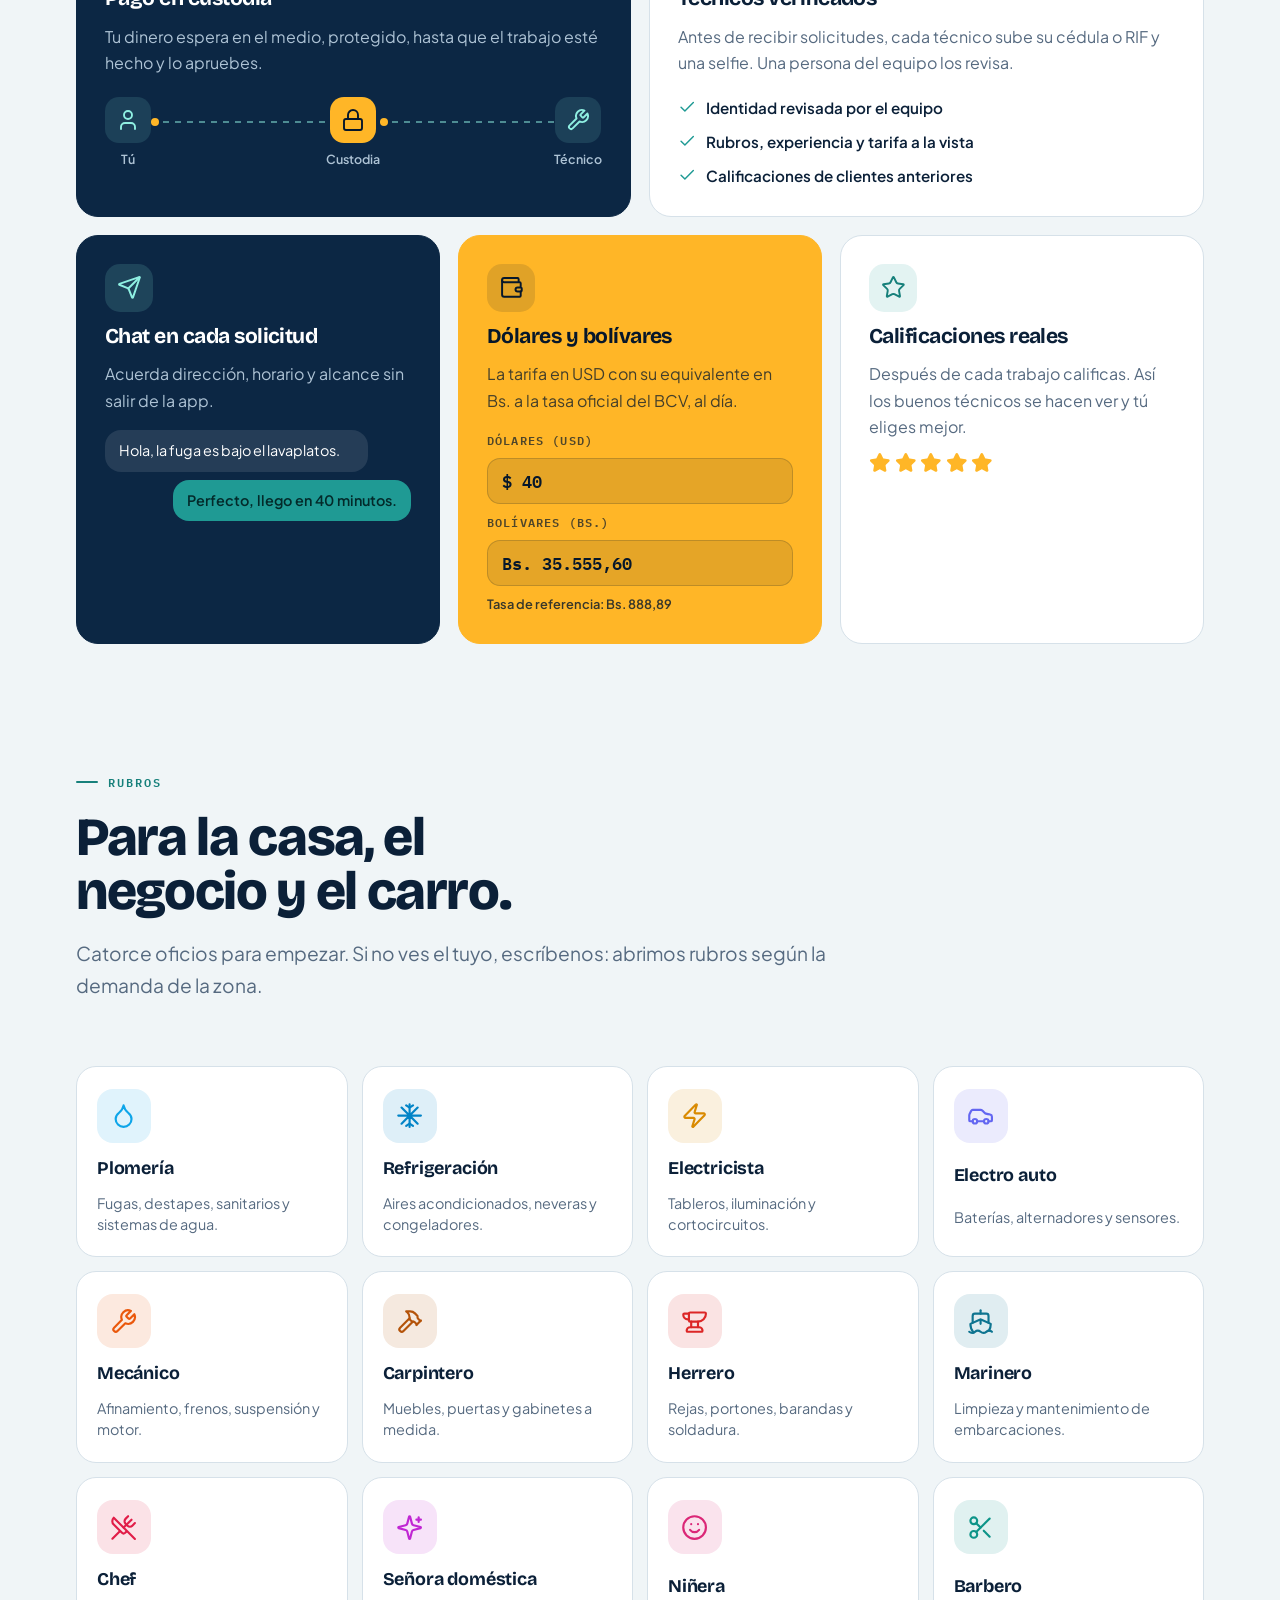
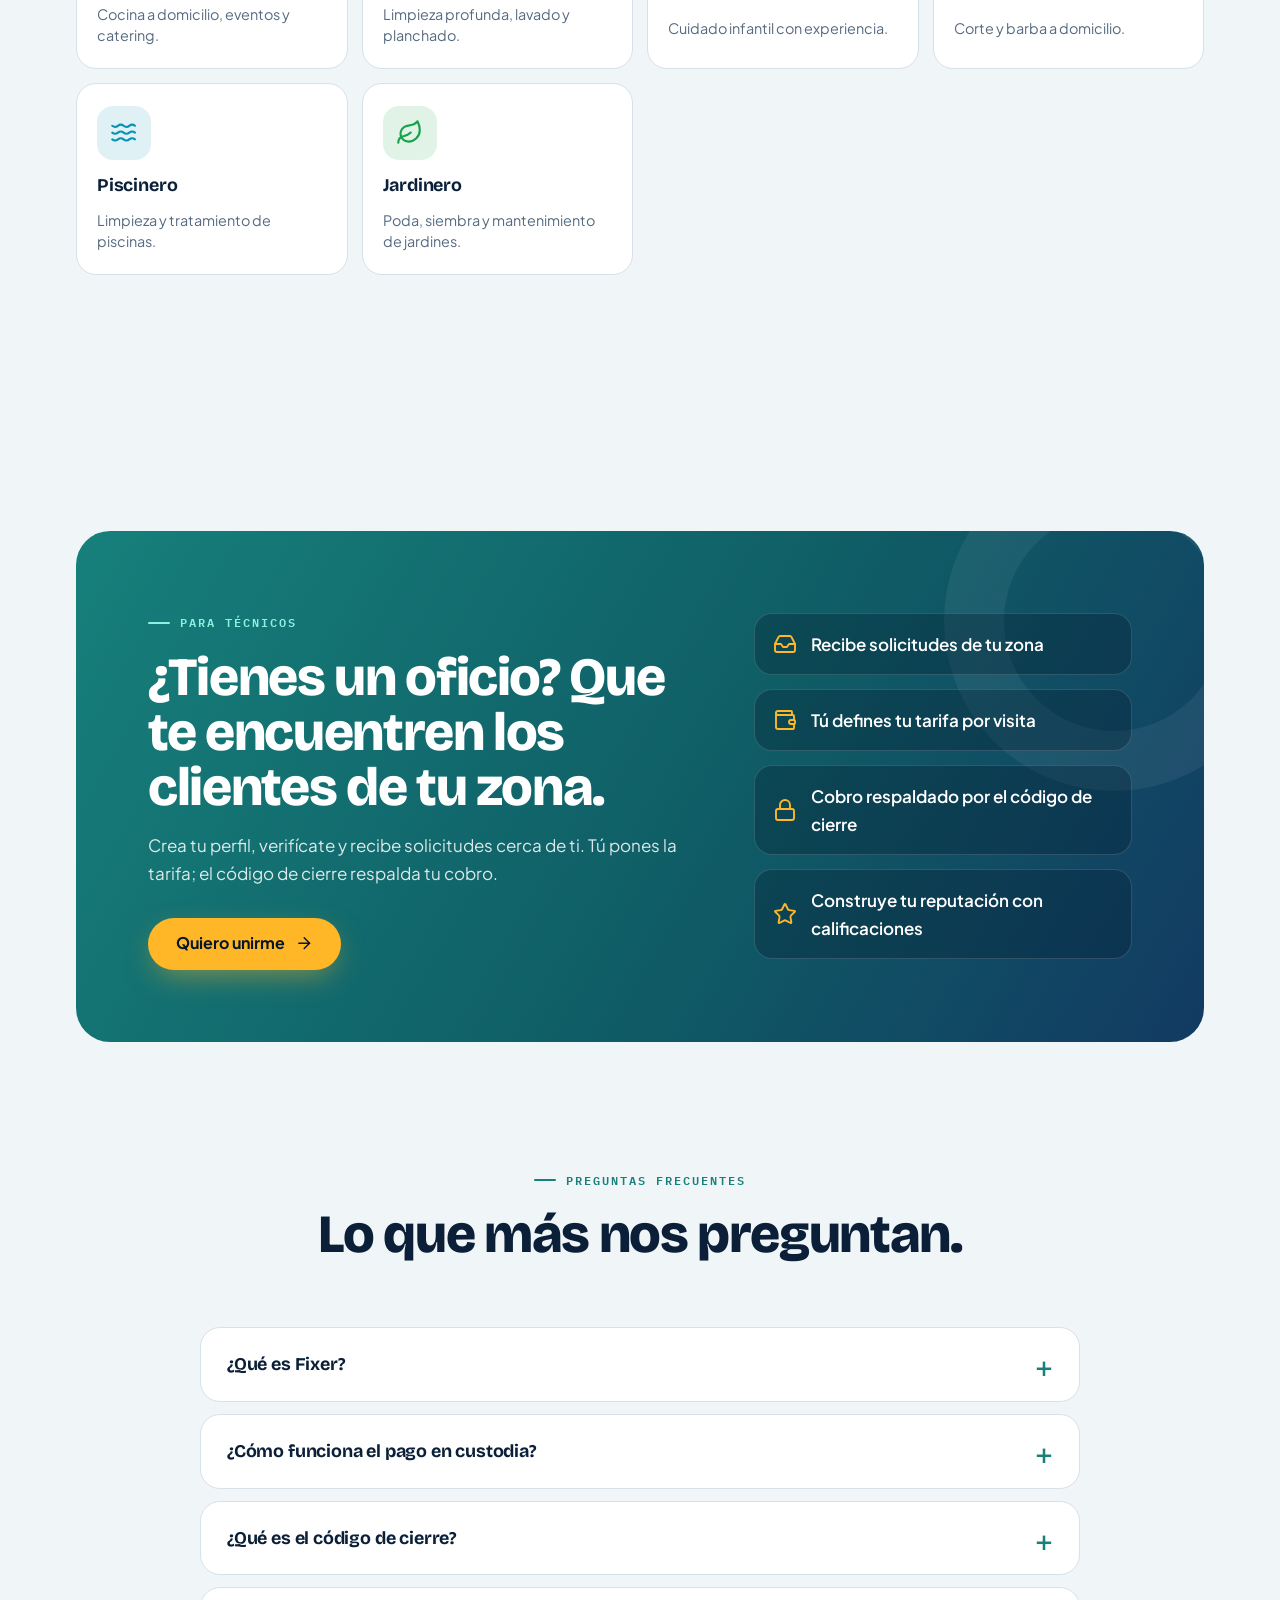
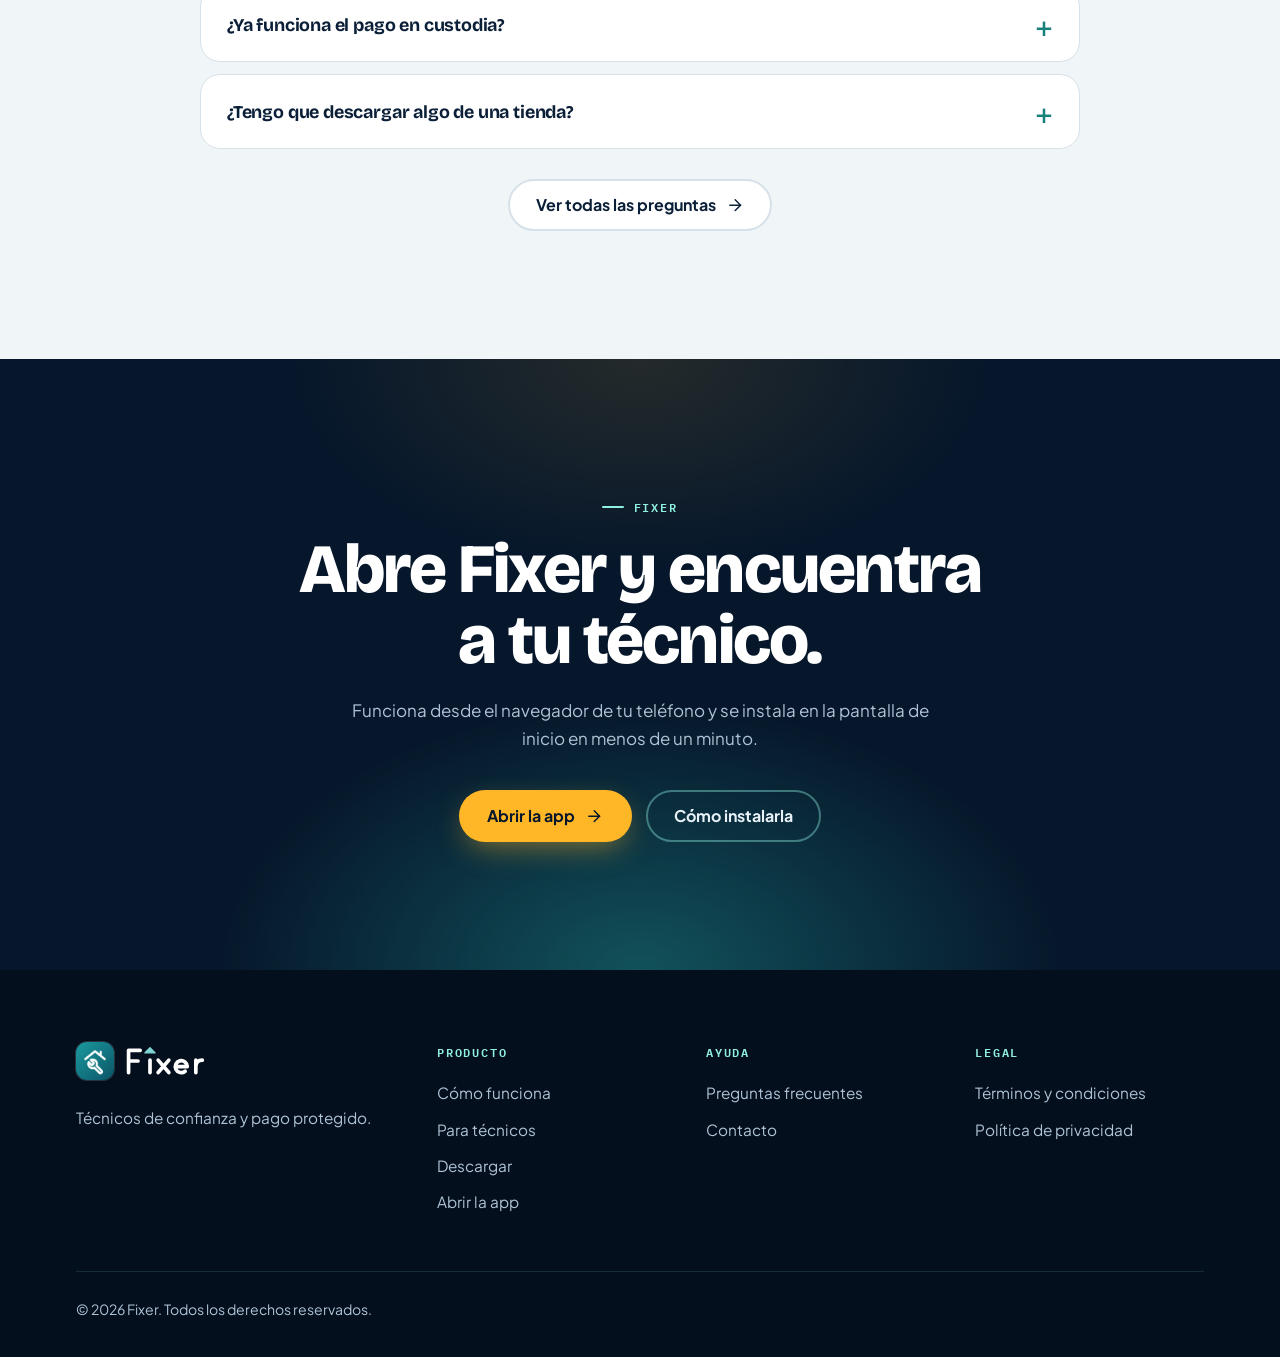
==== commit 0852187f: "Logo fusionado (techo y llave, nombre de trazo con techo en la «i»), pantalla de carga animada y arc" ====
--- a/sitio/index.html
+++ b/sitio/index.html
@@ -24,14 +24,30 @@
 <a class="skip" href="#main">Saltar al contenido</a>
 <header class="site-header">
   <div class="wrap nav">
-    <a class="brand" href="index.html" aria-label="Fixer, ir al inicio"><img class="brand-mark" src="../icon-192.png" alt="" width="38" height="38"><span class="brand-word">Fixer</span></a>
+    <a class="brand" href="index.html" aria-label="Fixer, ir al inicio"><img class="brand-mark" src="../icon-192.png" alt="" width="38" height="38"><svg class="brand-wm" viewBox="0 0 190 70" role="img" aria-label="Fixer">
+    <g fill="none" stroke="#ffffff" stroke-width="8.6" stroke-linecap="round" stroke-linejoin="round">
+      <path class="l1" d="M6 62V10H33M6 35H28"/>
+      <path class="l2" d="M56 62V33"/>
+      <path class="l3" d="M75 33 100 62M100 33 75 62"/>
+      <path class="l4" d="M116 48H143A14 14 0 1 0 138 59"/>
+      <path class="l5" d="M163 62V33M163 47Q164 33 178 33"/>
+    </g>
+    <path class="dot" d="M56 4 68 16H44Z" fill="#7fd6d3" stroke="#7fd6d3" stroke-width="3" stroke-linejoin="round"/></svg></a>
     <nav class="nav-links" aria-label="Principal"><a href="index.html" aria-current="page">Inicio</a><a href="como-funciona.html">Cómo funciona</a><a href="tecnicos.html">Para técnicos</a><a href="descargar.html">Descargar</a><a href="contacto.html">Contacto</a></nav>
     <a class="btn btn-amber btn-sm nav-cta" href="../">Abrir la app <svg class="i go" viewBox="0 0 24 24" aria-hidden="true"><path d="M5 12h14"/><path d="m12 5 7 7-7 7"/></svg></a>
     <button class="menu-btn" aria-label="Abrir el menú" aria-expanded="false"><svg class="i " viewBox="0 0 24 24" aria-hidden="true"><path d="M4 7h16M4 12h16M4 17h16"/></svg></button>
   </div>
 </header>
 <div class="drawer" role="dialog" aria-label="Menú">
-  <div class="drawer-top"><a class="brand" href="index.html"><img class="brand-mark" src="../icon-192.png" alt="" width="38" height="38"><span class="brand-word">Fixer</span></a><button class="menu-btn drawer-close" style="display:grid;margin-left:0" aria-label="Cerrar el menú"><svg class="i " viewBox="0 0 24 24" aria-hidden="true"><path d="M18 6 6 18"/><path d="m6 6 12 12"/></svg></button></div>
+  <div class="drawer-top"><a class="brand" href="index.html"><img class="brand-mark" src="../icon-192.png" alt="" width="38" height="38"><svg class="brand-wm" viewBox="0 0 190 70" role="img" aria-label="Fixer">
+    <g fill="none" stroke="#ffffff" stroke-width="8.6" stroke-linecap="round" stroke-linejoin="round">
+      <path class="l1" d="M6 62V10H33M6 35H28"/>
+      <path class="l2" d="M56 62V33"/>
+      <path class="l3" d="M75 33 100 62M100 33 75 62"/>
+      <path class="l4" d="M116 48H143A14 14 0 1 0 138 59"/>
+      <path class="l5" d="M163 62V33M163 47Q164 33 178 33"/>
+    </g>
+    <path class="dot" d="M56 4 68 16H44Z" fill="#7fd6d3" stroke="#7fd6d3" stroke-width="3" stroke-linejoin="round"/></svg></a><button class="menu-btn drawer-close" style="display:grid;margin-left:0" aria-label="Cerrar el menú"><svg class="i " viewBox="0 0 24 24" aria-hidden="true"><path d="M18 6 6 18"/><path d="m6 6 12 12"/></svg></button></div>
   <a class="dl" href="index.html" aria-current="page">Inicio<svg class="i " viewBox="0 0 24 24" aria-hidden="true"><path d="M5 12h14"/><path d="m12 5 7 7-7 7"/></svg></a><a class="dl" href="como-funciona.html">Cómo funciona<svg class="i " viewBox="0 0 24 24" aria-hidden="true"><path d="M5 12h14"/><path d="m12 5 7 7-7 7"/></svg></a><a class="dl" href="tecnicos.html">Para técnicos<svg class="i " viewBox="0 0 24 24" aria-hidden="true"><path d="M5 12h14"/><path d="m12 5 7 7-7 7"/></svg></a><a class="dl" href="descargar.html">Descargar<svg class="i " viewBox="0 0 24 24" aria-hidden="true"><path d="M5 12h14"/><path d="m12 5 7 7-7 7"/></svg></a><a class="dl" href="contacto.html">Contacto<svg class="i " viewBox="0 0 24 24" aria-hidden="true"><path d="M5 12h14"/><path d="m12 5 7 7-7 7"/></svg></a>
   <a class="btn btn-amber" href="../">Abrir la app <svg class="i go" viewBox="0 0 24 24" aria-hidden="true"><path d="M5 12h14"/><path d="m12 5 7 7-7 7"/></svg></a>
 </div>
@@ -231,7 +247,15 @@
   <div class="wrap">
     <div class="foot-grid">
       <div class="foot-brand">
-        <a class="brand" href="index.html"><img class="brand-mark" src="../icon-192.png" alt="" width="38" height="38"><span class="brand-word">Fixer</span></a>
+        <a class="brand" href="index.html"><img class="brand-mark" src="../icon-192.png" alt="" width="38" height="38"><svg class="brand-wm" viewBox="0 0 190 70" role="img" aria-label="Fixer">
+    <g fill="none" stroke="#ffffff" stroke-width="8.6" stroke-linecap="round" stroke-linejoin="round">
+      <path class="l1" d="M6 62V10H33M6 35H28"/>
+      <path class="l2" d="M56 62V33"/>
+      <path class="l3" d="M75 33 100 62M100 33 75 62"/>
+      <path class="l4" d="M116 48H143A14 14 0 1 0 138 59"/>
+      <path class="l5" d="M163 62V33M163 47Q164 33 178 33"/>
+    </g>
+    <path class="dot" d="M56 4 68 16H44Z" fill="#7fd6d3" stroke="#7fd6d3" stroke-width="3" stroke-linejoin="round"/></svg></a>
         <p>Técnicos de confianza y pago protegido.</p>
       </div>
       <div><h4>Producto</h4><ul><li><a href="como-funciona.html">Cómo funciona</a></li><li><a href="tecnicos.html">Para técnicos</a></li><li><a href="descargar.html">Descargar</a></li><li><a href="../">Abrir la app</a></li></ul></div>
--- a/sitio/assets/site.css
+++ b/sitio/assets/site.css
@@ -76,6 +76,7 @@
 .nav { height: 76px; display: flex; align-items: center; gap: 28px; }
 .brand { display: inline-flex; align-items: center; gap: 12px; text-decoration: none; color: #fff; }
 .brand-mark { width: 38px; height: 38px; border-radius: 11px; display: block; box-shadow: 0 0 0 1px rgba(255, 255, 255, .15); }
+.brand-wm { height: 30px; width: auto; display: block; overflow: visible; }
 .brand-word { font-family: var(--f-display); font-weight: 800; font-size: 1.55rem; letter-spacing: -.04em; line-height: 1; }
 .nav-links { display: flex; gap: 4px; margin-left: auto; align-items: center; }
 .nav-links a { color: var(--on-dark-muted); text-decoration: none; font-weight: 600; font-size: .96rem; padding: 10px 14px; border-radius: 999px; transition: color .2s, background .2s; }
